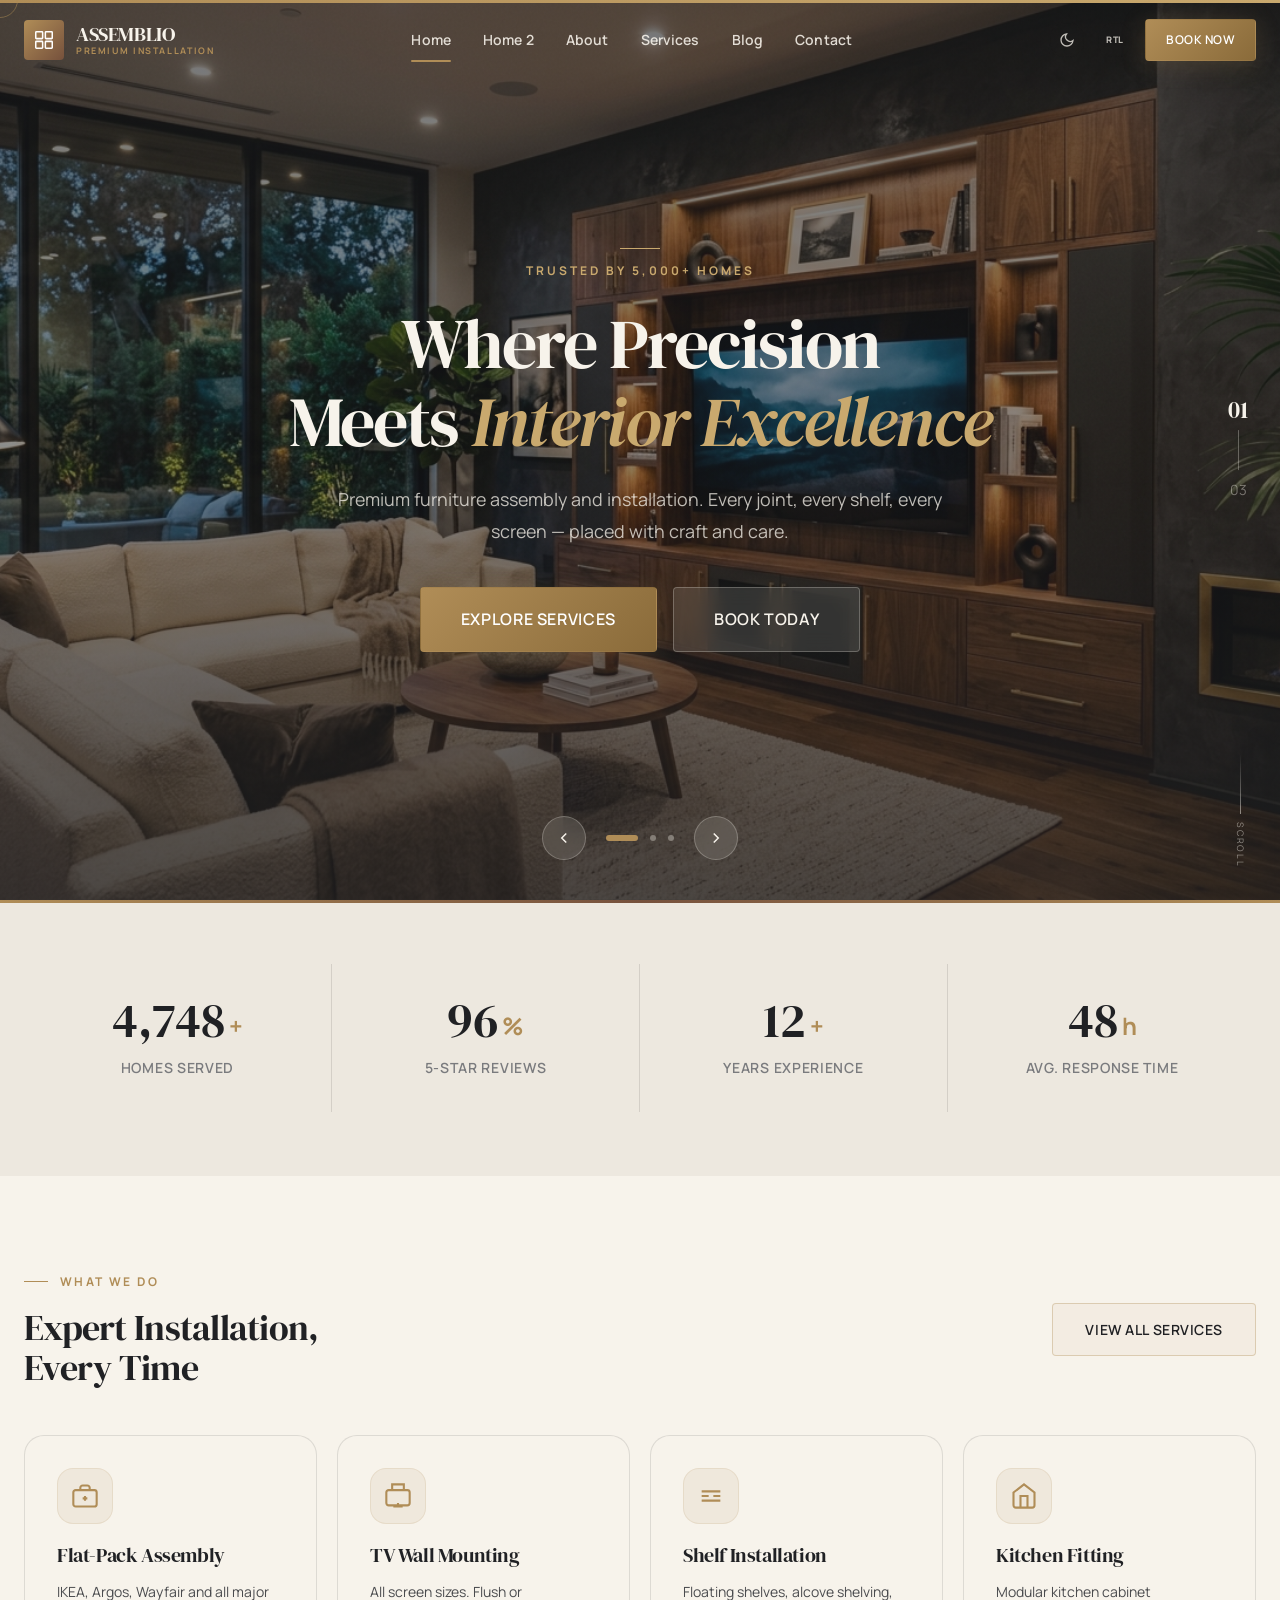
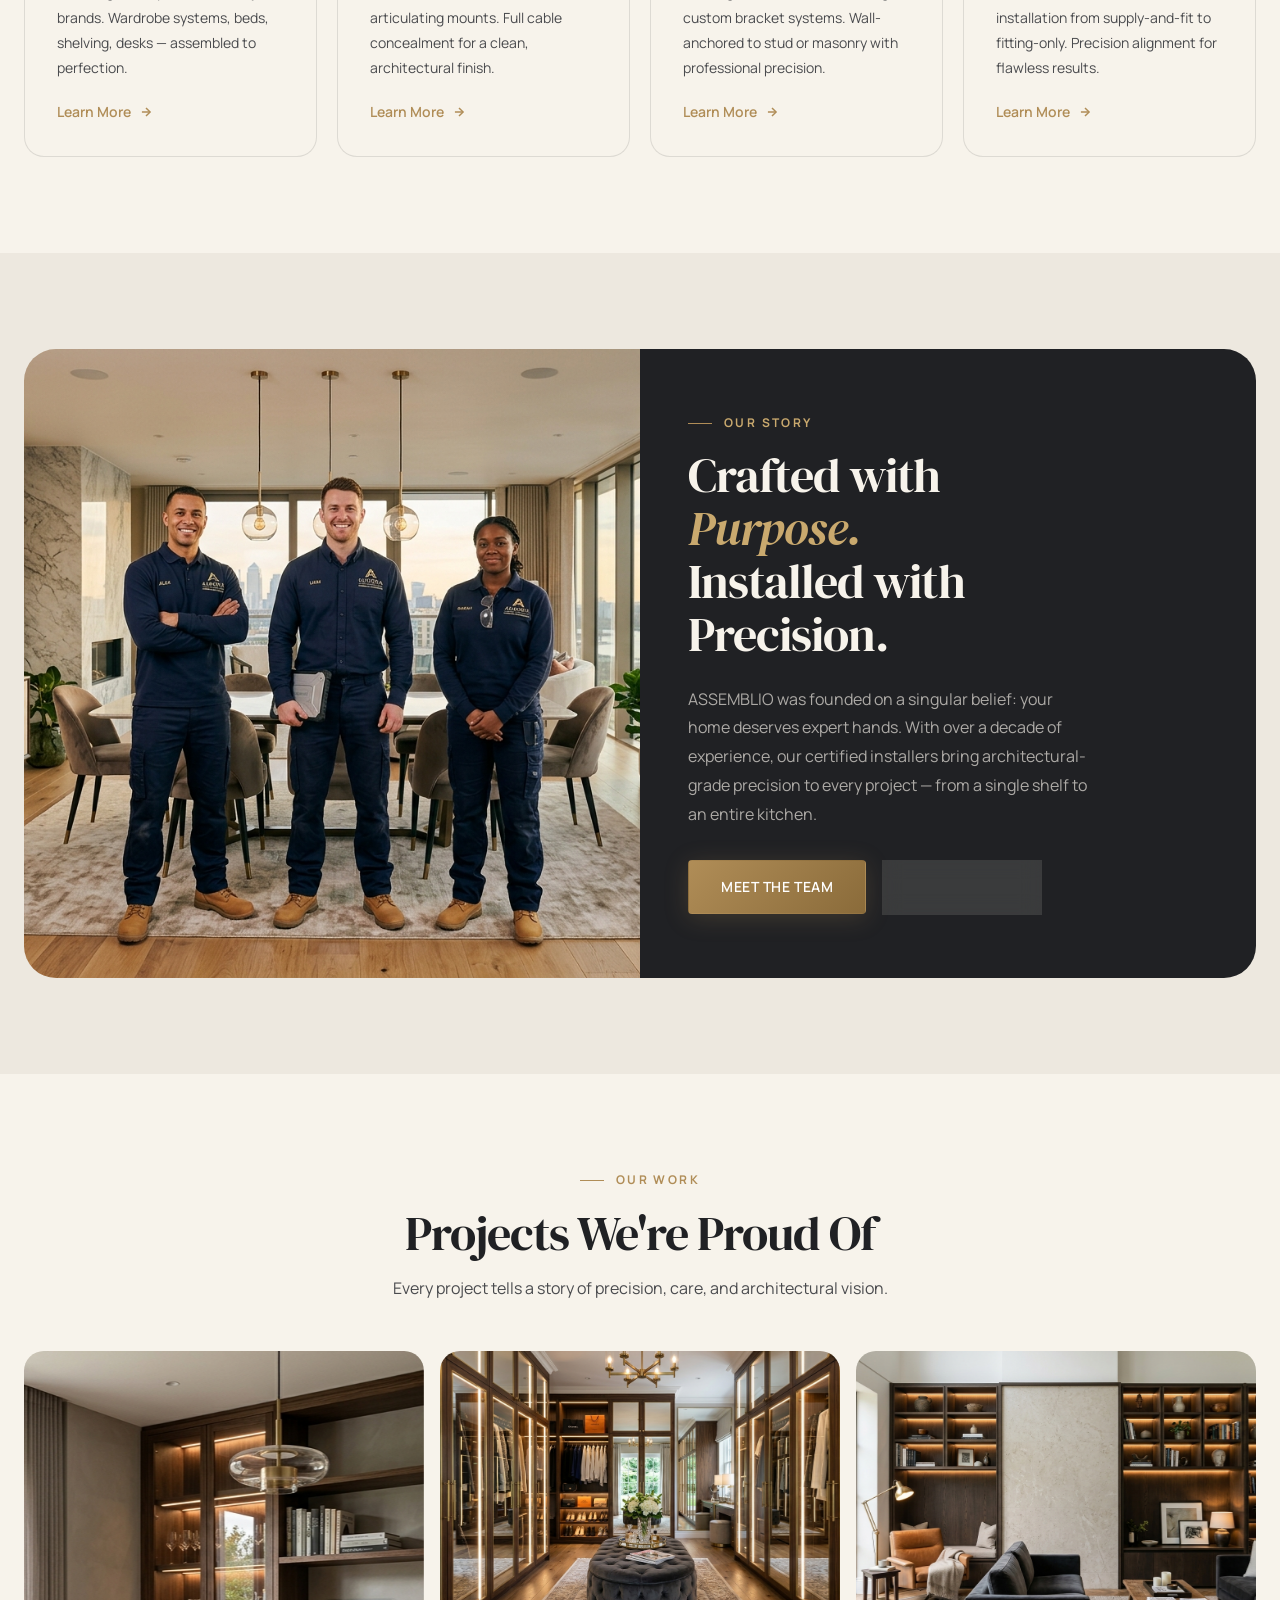
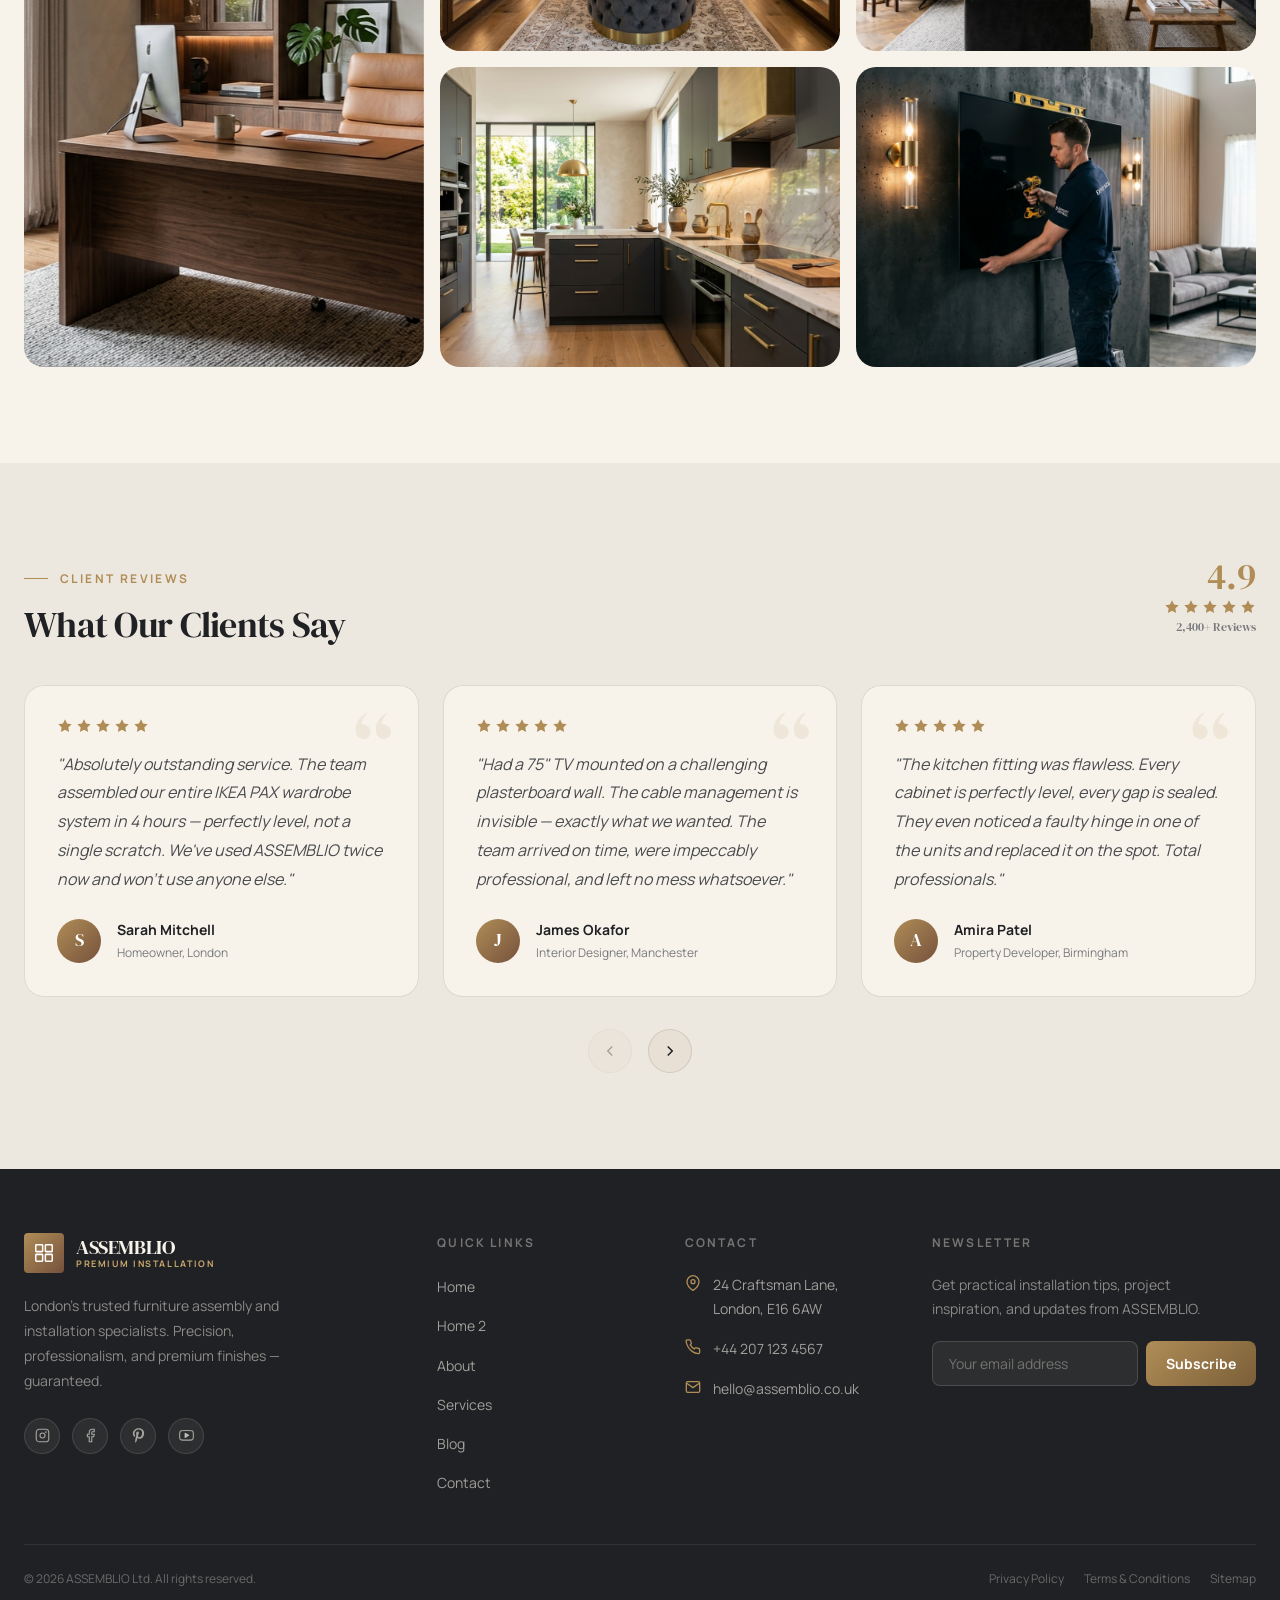
==== index.html @ 018a59e2 "home1 2" ====
<!DOCTYPE html>
<html lang="en" dir="ltr" data-theme="light">
<head>
  <meta charset="UTF-8">
  <meta name="viewport" content="width=device-width, initial-scale=1.0">
  <meta name="description" content="ASSEMBLIO — Premium furniture assembly and installation service. Expert flat-pack assembly, TV wall mounting, shelf installation & modular kitchen fitting.">
  <meta name="keywords" content="furniture assembly, flat-pack assembly, TV wall mounting, shelf installation, modular kitchen fitting, home installation service">
  <meta property="og:title" content="ASSEMBLIO — Premium Furniture Installation Service">
  <meta property="og:description" content="Expert furniture assembly and installation. Precision-crafted spaces, delivered.">
  <meta property="og:type" content="website">
  <title>ASSEMBLIO — Premium Furniture Assembly & Installation Service</title>
  <link rel="stylesheet" href="css/style.css">
  <link rel="stylesheet" href="css/components.css">
  <link rel="stylesheet" href="css/animations.css">
  <style>
    /* ─── HOME-SPECIFIC STYLES ─── */
    /* Services Overview */
    .services-grid {
      display: grid;
      grid-template-columns: repeat(4, 1fr);
      gap: var(--space-5);
    }

    /* About Split */
    .about-split {
      display: grid;
      grid-template-columns: 1fr 1fr;
      gap: 0;
      min-height: 560px;
      border-radius: var(--radius-2xl);
      overflow: hidden;
    }

    .about-split-image {
      position: relative;
      overflow: hidden;
    }

    .about-split-image img {
      width: 100%;
      height: 100%;
      object-fit: cover;
      transition: transform 0.8s var(--ease-smooth);
    }

    .about-split:hover .about-split-image img { transform: scale(1.04); }

    .about-split-content {
      background: var(--graphite);
      padding: var(--space-16) var(--space-12);
      display: flex;
      flex-direction: column;
      justify-content: center;
    }

    /* Stats Section */
    .stats-section {
      background: var(--bg-secondary);
      position: relative;
      overflow: hidden;
    }

    .stats-section::before {
      content: '';
      position: absolute;
      top: 0;
      left: 0;
      right: 0;
      height: 3px;
      background: linear-gradient(90deg, var(--brass), var(--walnut), var(--brass));
    }

    .stats-grid {
      display: grid;
      grid-template-columns: repeat(4, 1fr);
      gap: 0;
    }

    .stat-divider {
      grid-column: auto;
      border-right: 1px solid var(--border);
    }

    .stat-divider:last-child { border-right: none; }

    /* Gallery */
    .gallery-masonry {
      display: grid;
      grid-template-columns: repeat(3, 1fr);
      grid-template-rows: auto;
      gap: var(--space-4);
    }

    .gallery-item {
      border-radius: var(--radius-xl);
      overflow: hidden;
      cursor: pointer;
    }

    .gallery-item:nth-child(1) { grid-row: span 2; }

    .gallery-item img {
      width: 100%;
      height: 100%;
      object-fit: cover;
      transition: transform 0.7s var(--ease-smooth);
    }

    .gallery-item:hover img { transform: scale(1.06); }

    .gallery-item:nth-child(1) { aspect-ratio: auto; }
    .gallery-item:not(:nth-child(1)) { aspect-ratio: 4/3; }

    /* Testimonials Slider */
    .testimonials-track-outer {
      overflow: hidden;
      width: 100%;
      border-radius: var(--radius-xl);
    }

    .testimonials-track {
      display: flex;
      gap: var(--space-6);
      align-items: stretch;
      transition: transform 0.5s var(--ease-smooth);
    }

    .testimonials-track .testimonial-card {
      width: calc((100% - 2 * var(--space-6)) / 3);
      flex-shrink: 0;
    }

    .slider-arrow:disabled {
      opacity: 0.35;
      cursor: default;
      transform: none;
    }

    @media (max-width: 1024px) {
      .services-grid { grid-template-columns: repeat(2, 1fr); }
      .stats-grid { grid-template-columns: repeat(2, 1fr); }
      .stat-divider:nth-child(2) { border-right: none; }
      .stat-divider:nth-child(3) { border-top: 1px solid var(--border); }
      .about-split { grid-template-columns: 1fr; min-height: auto; }
      .about-split-image { aspect-ratio: 16/9; }
      .about-split-content { padding: var(--space-10) var(--space-8); }
    }

    @media (max-width: 768px) {
      .services-grid { grid-template-columns: 1fr; }
      .stats-grid { grid-template-columns: 1fr 1fr; }
      .gallery-masonry { grid-template-columns: 1fr 1fr; }
      .gallery-item:nth-child(1) { grid-row: span 1; aspect-ratio: 4/3; }
      .testimonials-track .testimonial-card { width: calc((100% - var(--space-6)) / 2); }
    }

    @media (max-width: 480px) {
      .gallery-masonry { grid-template-columns: 1fr; }
    }
  </style>
</head>
<body>
  <!-- Page Loader -->
  <div id="page-loader" class="page-loader" aria-hidden="true">
    <div class="loader-logo">
      <svg viewBox="0 0 32 32" fill="none" stroke="currentColor" stroke-width="2">
        <rect x="4" y="4" width="10" height="10" rx="1"/>
        <rect x="18" y="4" width="10" height="10" rx="1"/>
        <rect x="4" y="18" width="10" height="10" rx="1"/>
        <rect x="18" y="18" width="10" height="10" rx="1"/>
      </svg>
    </div>
    <div class="loader-bar"><div class="loader-bar-fill"></div></div>
    <p style="color:rgba(247,243,235,0.4);font-size:0.75rem;letter-spacing:0.2em;text-transform:uppercase;margin-top:8px;">Loading</p>
  </div>

  <!-- Navbar -->
  <nav id="navbar" class="navbar transparent" data-transparent="true" role="navigation" aria-label="Main navigation">
    <div class="navbar-inner">
      <a href="index.html" class="navbar-logo" aria-label="ASSEMBLIO Home">
        <div class="logo-mark">
          <svg viewBox="0 0 32 32" fill="none" stroke="currentColor" stroke-width="2.2">
            <rect x="4" y="4" width="10" height="10" rx="1"/>
            <rect x="18" y="4" width="10" height="10" rx="1"/>
            <rect x="4" y="18" width="10" height="10" rx="1"/>
            <rect x="18" y="18" width="10" height="10" rx="1"/>
          </svg>
        </div>
        <div class="logo-text">
          <span class="logo-name">ASSEMBLIO</span>
          <span class="logo-tagline">Premium Installation</span>
        </div>
      </a>

      <ul class="nav-links" role="list">
        <li class="nav-item"><a href="index.html" class="nav-link active">Home</a></li>
        <li class="nav-item"><a href="home2.html" class="nav-link">Home 2</a></li>
        <li class="nav-item"><a href="about.html" class="nav-link">About</a></li>
        <li class="nav-item"><a href="services.html" class="nav-link">Services</a></li>
        <li class="nav-item"><a href="blog.html" class="nav-link">Blog</a></li>
        <li class="nav-item"><a href="contact.html" class="nav-link">Contact</a></li>
      </ul>

      <div class="nav-actions">
        <button class="nav-icon-btn" data-theme-toggle aria-label="Toggle dark mode" title="Toggle dark mode">
          <svg class="icon-moon" xmlns="http://www.w3.org/2000/svg" viewBox="0 0 24 24" fill="none" stroke="currentColor" stroke-width="2"><path d="M21 12.79A9 9 0 1 1 11.21 3 7 7 0 0 0 21 12.79z"/></svg>
          <svg class="icon-sun" xmlns="http://www.w3.org/2000/svg" viewBox="0 0 24 24" fill="none" stroke="currentColor" stroke-width="2" style="display:none"><circle cx="12" cy="12" r="5"/><line x1="12" y1="1" x2="12" y2="3"/><line x1="12" y1="21" x2="12" y2="23"/><line x1="4.22" y1="4.22" x2="5.64" y2="5.64"/><line x1="18.36" y1="18.36" x2="19.78" y2="19.78"/><line x1="1" y1="12" x2="3" y2="12"/><line x1="21" y1="12" x2="23" y2="12"/><line x1="4.22" y1="19.78" x2="5.64" y2="18.36"/><line x1="18.36" y1="5.64" x2="19.78" y2="4.22"/></svg>
        </button>
        <button class="nav-icon-btn" data-dir-toggle aria-label="Toggle text direction" title="Switch to RTL"><span class="dir-label" style="font-size:9px;font-weight:800;letter-spacing:0.05em;">RTL</span></button>
        <a href="contact.html" class="btn btn-primary btn-sm">Book Now</a>
      </div>

      <button id="hamburger" class="hamburger" aria-label="Open menu" aria-expanded="false" aria-controls="mobile-menu">
        <span></span><span></span><span></span>
      </button>
    </div>
  </nav>

  <!-- Mobile Menu -->
  <div id="mobile-menu" class="mobile-menu" role="dialog" aria-label="Mobile navigation" aria-modal="true">
    <div class="mobile-menu-header">
      <a href="index.html" class="navbar-logo">
        <div class="logo-mark"><svg viewBox="0 0 32 32" fill="none" stroke="currentColor" stroke-width="2.2"><rect x="4" y="4" width="10" height="10" rx="1"/><rect x="18" y="4" width="10" height="10" rx="1"/><rect x="4" y="18" width="10" height="10" rx="1"/><rect x="18" y="18" width="10" height="10" rx="1"/></svg></div>
        <div class="logo-text"><span class="logo-name">ASSEMBLIO</span><span class="logo-tagline">Premium Installation</span></div>
      </a>
      <button id="mobile-menu-close" class="nav-icon-btn" aria-label="Close menu">
        <svg viewBox="0 0 24 24" fill="none" stroke="currentColor" stroke-width="2"><line x1="18" y1="6" x2="6" y2="18"/><line x1="6" y1="6" x2="18" y2="18"/></svg>
      </button>
    </div>
    <nav class="mobile-nav-links" role="list">
      <a href="index.html" class="mobile-nav-link">Home <svg width="16" height="16" viewBox="0 0 24 24" fill="none" stroke="currentColor" stroke-width="2"><polyline points="9 18 15 12 9 6"/></svg></a>
      <a href="home2.html" class="mobile-nav-link">Home 2 <svg width="16" height="16" viewBox="0 0 24 24" fill="none" stroke="currentColor" stroke-width="2"><polyline points="9 18 15 12 9 6"/></svg></a>
      <a href="about.html" class="mobile-nav-link">About <svg width="16" height="16" viewBox="0 0 24 24" fill="none" stroke="currentColor" stroke-width="2"><polyline points="9 18 15 12 9 6"/></svg></a>
      <a href="services.html" class="mobile-nav-link">Services <svg width="16" height="16" viewBox="0 0 24 24" fill="none" stroke="currentColor" stroke-width="2"><polyline points="9 18 15 12 9 6"/></svg></a>
      <a href="blog.html" class="mobile-nav-link">Blog <svg width="16" height="16" viewBox="0 0 24 24" fill="none" stroke="currentColor" stroke-width="2"><polyline points="9 18 15 12 9 6"/></svg></a>
      <a href="contact.html" class="mobile-nav-link">Contact <svg width="16" height="16" viewBox="0 0 24 24" fill="none" stroke="currentColor" stroke-width="2"><polyline points="9 18 15 12 9 6"/></svg></a>
    </nav>
    <div class="mobile-menu-footer">
      <a href="contact.html" class="btn btn-primary" style="width:100%;justify-content:center;">Book an Appointment</a>
    </div>
  </div>

  <main>
    <!-- ═══════════════════════════════════════════════
         SECTION 1: HERO SLIDER
    ═══════════════════════════════════════════════ -->
    <section id="hero-slider" class="hero-slider" aria-label="Hero slider">
      <div class="slider-progress" id="slider-progress"></div>

      <div class="hero-slides">
        <!-- Slide 1 -->
        <div class="hero-slide active">
          <div class="hero-slide-bg" style="background-image: url('images/hero1.jpg');"></div>
          <div class="hero-slide-overlay"></div>
          <div class="hero-slide-content">
            <span class="hero-eyebrow">Trusted by 5,000+ Homes</span>
            <h1 class="hero-title">Where Precision<br>Meets <em>Interior Excellence</em></h1>
            <p class="hero-subtitle">Premium furniture assembly and installation. Every joint, every shelf, every screen — placed with craft and care.</p>
            <div class="hero-actions">
              <a href="services.html" class="btn btn-primary btn-lg">Explore Services</a>
              <a href="contact.html" class="btn btn-light btn-lg">Book Today</a>
            </div>
          </div>
        </div>
        <!-- Slide 2 -->
        <div class="hero-slide">
          <div class="hero-slide-bg" style="background-image: url('images/hero2.jpg');"></div>
          <div class="hero-slide-overlay"></div>
          <div class="hero-slide-content">
            <span class="hero-eyebrow">Flat-Pack Assembly Specialists</span>
            <h1 class="hero-title">From Flat Boxes<br>to <em>Refined Living</em></h1>
            <p class="hero-subtitle">We handle everything — from complex wardrobes to modular shelving systems. Fully assembled, perfectly finished.</p>
            <div class="hero-actions">
              <a href="services.html#flatpack" class="btn btn-primary btn-lg">Our Services</a>
              <a href="home2.html" class="btn btn-light btn-lg">See Pricing</a>
            </div>
          </div>
        </div>
        <!-- Slide 3 -->
        <div class="hero-slide">
          <div class="hero-slide-bg" style="background-image: url('images/hero3.jpg');"></div>
          <div class="hero-slide-overlay"></div>
          <div class="hero-slide-content">
            <span class="hero-eyebrow">Modular Kitchen Specialists</span>
            <h1 class="hero-title">Kitchens That Are<br><em>Architecturally Inspired</em></h1>
            <p class="hero-subtitle">Precision-fitted modular kitchens with brass hardware, marble countertops, and seamless integrated finishes.</p>
            <div class="hero-actions">
              <a href="services.html#kitchen" class="btn btn-primary btn-lg">Kitchen Services</a>
              <a href="about.html" class="btn btn-light btn-lg">About Us</a>
            </div>
          </div>
        </div>
      </div>

      <!-- Slider Navigation -->
      <div class="slider-nav">
        <button class="slider-arrow slider-prev" aria-label="Previous slide">
          <svg viewBox="0 0 24 24" fill="none" stroke="currentColor" stroke-width="2"><polyline points="15 18 9 12 15 6"/></svg>
        </button>
        <div class="slider-dots" role="group" aria-label="Slide indicators">
          <button class="slider-dot active" aria-label="Slide 1"></button>
          <button class="slider-dot" aria-label="Slide 2"></button>
          <button class="slider-dot" aria-label="Slide 3"></button>
        </div>
        <button class="slider-arrow slider-next" aria-label="Next slide">
          <svg viewBox="0 0 24 24" fill="none" stroke="currentColor" stroke-width="2"><polyline points="9 18 15 12 9 6"/></svg>
        </button>
      </div>

      <!-- Slide Counter -->
      <div class="slide-counter" aria-hidden="true">
        <span class="slide-counter-current">01</span>
        <div class="slide-counter-line"></div>
        <span class="slide-counter-total">03</span>
      </div>

      <!-- Scroll Indicator -->
      <div class="scroll-indicator" aria-hidden="true">
        <div class="scroll-indicator-line"></div>
        <span class="scroll-indicator-text">Scroll</span>
      </div>
    </section>

    <!-- ═══════════════════════════════════════════════
         SECTION 2: STATS COUNTER
    ═══════════════════════════════════════════════ -->
    <section class="stats-section section-sm" aria-label="Company statistics">
      <div class="container">
        <div class="stats-grid">
          <div class="stat-card stat-divider" data-reveal="up">
            <div class="stat-number">
              <span class="counter-number" data-counter="5000" data-duration="2200">5000</span>
              <span class="stat-plus">+</span>
            </div>
            <div class="stat-label">Homes Served</div>
          </div>
          <div class="stat-card stat-divider" data-reveal="up" data-delay="100">
            <div class="stat-number">
              <span class="counter-number" data-counter="98" data-duration="1800">98</span>
              <span class="stat-plus">%</span>
            </div>
            <div class="stat-label">5-Star Reviews</div>
          </div>
          <div class="stat-card stat-divider" data-reveal="up" data-delay="200">
            <div class="stat-number">
              <span class="counter-number" data-counter="12" data-duration="1500">12</span>
              <span class="stat-plus">+</span>
            </div>
            <div class="stat-label">Years Experience</div>
          </div>
          <div class="stat-card stat-divider" data-reveal="up" data-delay="300">
            <div class="stat-number">
              <span class="counter-number" data-counter="48" data-duration="1600">48</span>
              <span class="stat-plus">h</span>
            </div>
            <div class="stat-label">Avg. Response Time</div>
          </div>
        </div>
      </div>
    </section>

    <!-- ═══════════════════════════════════════════════
         SECTION 3: SERVICES OVERVIEW
    ═══════════════════════════════════════════════ -->
    <section class="section bg-primary" aria-labelledby="services-heading">
      <div class="container">
        <div class="flex items-center justify-between" style="margin-bottom:var(--space-12);flex-wrap:wrap;gap:var(--space-5);">
          <div>
            <div class="section-label" data-reveal="left">What We Do</div>
            <h2 id="services-heading" class="text-4xl" style="max-width:480px;" data-reveal="up" data-delay="100">
              Expert Installation,<br>Every Time
            </h2>
          </div>
          <a href="services.html" class="btn btn-secondary" data-reveal="right">View All Services</a>
        </div>

        <div class="services-grid" data-stagger-grid>
          <!-- Service 1 -->
          <article class="service-card card-body-lg" data-reveal="up">
            <div class="service-icon">
              <svg viewBox="0 0 24 24" fill="none" stroke="currentColor" stroke-width="1.8"><rect x="2" y="7" width="20" height="14" rx="2"/><path d="M16 7V5a2 2 0 0 0-2-2h-4a2 2 0 0 0-2 2v2"/><line x1="12" y1="12" x2="12" y2="16"/><line x1="10" y1="14" x2="14" y2="14"/></svg>
            </div>
            <h3 class="text-xl" style="font-family:var(--font-serif);margin-bottom:var(--space-3);">Flat-Pack Assembly</h3>
            <p class="text-sm text-secondary" style="line-height:1.8;margin-bottom:var(--space-5);">IKEA, Argos, Wayfair and all major brands. Wardrobe systems, beds, shelving, desks — assembled to perfection.</p>
            <a href="services.html#flatpack" class="text-brass font-semibold text-sm" style="display:flex;align-items:center;gap:8px;">
              Learn More
              <svg width="14" height="14" viewBox="0 0 24 24" fill="none" stroke="currentColor" stroke-width="2.5"><path d="M5 12h14"/><path d="m12 5 7 7-7 7"/></svg>
            </a>
          </article>

          <!-- Service 2 -->
          <article class="service-card card-body-lg" data-reveal="up" data-delay="100">
            <div class="service-icon">
              <svg viewBox="0 0 24 24" fill="none" stroke="currentColor" stroke-width="1.8"><rect x="2" y="7" width="20" height="13" rx="2"/><polyline points="17 7 17 2 7 2 7 7"/><line x1="12" y1="18" x2="12" y2="21"/><line x1="8" y1="21" x2="16" y2="21"/></svg>
            </div>
            <h3 class="text-xl" style="font-family:var(--font-serif);margin-bottom:var(--space-3);">TV Wall Mounting</h3>
            <p class="text-sm text-secondary" style="line-height:1.8;margin-bottom:var(--space-5);">All screen sizes. Flush or articulating mounts. Full cable concealment for a clean, architectural finish.</p>
            <a href="services.html#tv" class="text-brass font-semibold text-sm" style="display:flex;align-items:center;gap:8px;">
              Learn More
              <svg width="14" height="14" viewBox="0 0 24 24" fill="none" stroke="currentColor" stroke-width="2.5"><path d="M5 12h14"/><path d="m12 5 7 7-7 7"/></svg>
            </a>
          </article>

          <!-- Service 3 -->
          <article class="service-card card-body-lg" data-reveal="up" data-delay="200">
            <div class="service-icon">
              <svg viewBox="0 0 24 24" fill="none" stroke="currentColor" stroke-width="1.8"><line x1="4" y1="8" x2="20" y2="8"/><line x1="4" y1="16" x2="20" y2="16"/><line x1="4" y1="12" x2="10" y2="12"/><line x1="14" y1="12" x2="20" y2="12"/></svg>
            </div>
            <h3 class="text-xl" style="font-family:var(--font-serif);margin-bottom:var(--space-3);">Shelf Installation</h3>
            <p class="text-sm text-secondary" style="line-height:1.8;margin-bottom:var(--space-5);">Floating shelves, alcove shelving, custom bracket systems. Wall-anchored to stud or masonry with professional precision.</p>
            <a href="services.html#shelves" class="text-brass font-semibold text-sm" style="display:flex;align-items:center;gap:8px;">
              Learn More
              <svg width="14" height="14" viewBox="0 0 24 24" fill="none" stroke="currentColor" stroke-width="2.5"><path d="M5 12h14"/><path d="m12 5 7 7-7 7"/></svg>
            </a>
          </article>

          <!-- Service 4 -->
          <article class="service-card card-body-lg" data-reveal="up" data-delay="300">
            <div class="service-icon">
              <svg viewBox="0 0 24 24" fill="none" stroke="currentColor" stroke-width="1.8"><path d="M3 9l9-7 9 7v11a2 2 0 0 1-2 2H5a2 2 0 0 1-2-2z"/><polyline points="9 22 9 12 15 12 15 22"/></svg>
            </div>
            <h3 class="text-xl" style="font-family:var(--font-serif);margin-bottom:var(--space-3);">Kitchen Fitting</h3>
            <p class="text-sm text-secondary" style="line-height:1.8;margin-bottom:var(--space-5);">Modular kitchen cabinet installation from supply-and-fit to fitting-only. Precision alignment for flawless results.</p>
            <a href="services.html#kitchen" class="text-brass font-semibold text-sm" style="display:flex;align-items:center;gap:8px;">
              Learn More
              <svg width="14" height="14" viewBox="0 0 24 24" fill="none" stroke="currentColor" stroke-width="2.5"><path d="M5 12h14"/><path d="m12 5 7 7-7 7"/></svg>
            </a>
          </article>
        </div>
      </div>
    </section>

    <!-- ═══════════════════════════════════════════════
         SECTION 4: ABOUT BRAND TEASER
    ═══════════════════════════════════════════════ -->
    <section class="section bg-secondary" aria-labelledby="about-teaser-heading">
      <div class="container">
        <div class="about-split" data-reveal="scale">
          <div class="about-split-image">
            <img src="images/about-team.jpg" alt="ASSEMBLIO professional installation team in a luxury apartment" loading="lazy">
          </div>
          <div class="about-split-content">
            <div class="section-label" style="color:var(--brass-light);">Our Story</div>
            <h2 id="about-teaser-heading" class="text-5xl text-inverse" style="margin-bottom:var(--space-6);">
              Crafted with<br><em style="color:var(--brass-light);">Purpose.</em><br>Installed with<br>Precision.
            </h2>
            <p style="color:rgba(247,243,235,0.65);font-size:var(--text-base);line-height:1.8;margin-bottom:var(--space-8);max-width:400px;">
              ASSEMBLIO was founded on a singular belief: your home deserves expert hands. With over a decade of experience, our certified installers bring architectural-grade precision to every project — from a single shelf to an entire kitchen.
            </p>
            <div style="display:flex;gap:var(--space-4);flex-wrap:wrap;">
              <a href="about.html" class="btn btn-primary">Meet the Team</a>
              <a href="contact.html" class="btn btn-light">Get a Quote</a>
            </div>
          </div>
        </div>
      </div>
    </section>

    <!-- ═══════════════════════════════════════════════
         SECTION 5: PROJECT GALLERY
    ═══════════════════════════════════════════════ -->
    <section class="section bg-primary" aria-labelledby="gallery-heading">
      <div class="container">
        <div class="text-center" style="margin-bottom:var(--space-12);">
          <div class="section-label" style="justify-content:center;" data-reveal="up">Our Work</div>
          <h2 id="gallery-heading" class="text-5xl" data-reveal="up" data-delay="100">Projects We're Proud Of</h2>
          <p class="text-secondary" style="max-width:500px;margin:var(--space-4) auto 0;" data-reveal="up" data-delay="200">Every project tells a story of precision, care, and architectural vision.</p>
        </div>

        <div class="gallery-masonry" data-reveal="up">
          <div class="gallery-item img-zoom-wrap" data-gallery-item>
            <img src="images/gallery1.jpg" alt="Custom luxury home office with built-in walnut shelving system" loading="lazy">
          </div>
          <div class="gallery-item img-zoom-wrap" data-gallery-item>
            <img src="images/gallery2.jpg" alt="Luxury walk-in wardrobe with brass handles and LED lighting" loading="lazy">
          </div>
          <div class="gallery-item img-zoom-wrap" data-gallery-item>
            <img src="images/gallery3.jpg" alt="Premium built-in bookcase wall unit with stone center panel" loading="lazy">
          </div>
          <div class="gallery-item img-zoom-wrap" data-gallery-item>
            <img src="images/hero3.jpg" alt="Modular kitchen with graphite cabinets and brass hardware" loading="lazy">
          </div>
          <div class="gallery-item img-zoom-wrap" data-gallery-item>
            <img src="images/service-tv.jpg" alt="Professional TV wall mounting in luxury living room" loading="lazy">
          </div>
        </div>
      </div>
    </section>

    <!-- ═══════════════════════════════════════════════
         SECTION 6: TESTIMONIALS
    ═══════════════════════════════════════════════ -->
    <section class="section bg-secondary" aria-labelledby="testimonials-heading">
      <div class="container">
        <div class="flex items-end justify-between" style="flex-wrap:wrap;gap:var(--space-5);margin-bottom:var(--space-10);">
          <div>
            <div class="section-label" data-reveal="left">Client Reviews</div>
            <h2 id="testimonials-heading" class="text-4xl" data-reveal="up" data-delay="100">
              What Our Clients Say
            </h2>
          </div>
          <div data-reveal="right">
            <div class="stat-number" style="flex-direction:column;align-items:flex-end;text-align:right;">
              <span style="font-family:var(--font-serif);font-size:var(--text-4xl);color:var(--brass);line-height:1;">4.9</span>
              <div class="stars" style="margin-bottom:2px;justify-content:flex-end;">
                <svg class="star" viewBox="0 0 24 24"><polygon points="12 2 15.09 8.26 22 9.27 17 14.14 18.18 21.02 12 17.77 5.82 21.02 7 14.14 2 9.27 8.91 8.26 12 2"/></svg>
                <svg class="star" viewBox="0 0 24 24"><polygon points="12 2 15.09 8.26 22 9.27 17 14.14 18.18 21.02 12 17.77 5.82 21.02 7 14.14 2 9.27 8.91 8.26 12 2"/></svg>
                <svg class="star" viewBox="0 0 24 24"><polygon points="12 2 15.09 8.26 22 9.27 17 14.14 18.18 21.02 12 17.77 5.82 21.02 7 14.14 2 9.27 8.91 8.26 12 2"/></svg>
                <svg class="star" viewBox="0 0 24 24"><polygon points="12 2 15.09 8.26 22 9.27 17 14.14 18.18 21.02 12 17.77 5.82 21.02 7 14.14 2 9.27 8.91 8.26 12 2"/></svg>
                <svg class="star" viewBox="0 0 24 24"><polygon points="12 2 15.09 8.26 22 9.27 17 14.14 18.18 21.02 12 17.77 5.82 21.02 7 14.14 2 9.27 8.91 8.26 12 2"/></svg>
              </div>
              <p style="font-size:var(--text-xs);color:var(--text-muted);">2,400+ Reviews</p>
            </div>
          </div>
        </div>

        <div class="testimonials-track-outer" id="testimonials-scroll" role="region" aria-label="Customer testimonials" data-reveal="up" data-delay="200">
          <div class="testimonials-track">
            <article class="testimonial-card">
              <div style="display:flex;flex-direction:column;flex:1;">
                <div class="stars">
                  <svg class="star" viewBox="0 0 24 24"><polygon points="12 2 15.09 8.26 22 9.27 17 14.14 18.18 21.02 12 17.77 5.82 21.02 7 14.14 2 9.27 8.91 8.26 12 2"/></svg>
                  <svg class="star" viewBox="0 0 24 24"><polygon points="12 2 15.09 8.26 22 9.27 17 14.14 18.18 21.02 12 17.77 5.82 21.02 7 14.14 2 9.27 8.91 8.26 12 2"/></svg>
                  <svg class="star" viewBox="0 0 24 24"><polygon points="12 2 15.09 8.26 22 9.27 17 14.14 18.18 21.02 12 17.77 5.82 21.02 7 14.14 2 9.27 8.91 8.26 12 2"/></svg>
                  <svg class="star" viewBox="0 0 24 24"><polygon points="12 2 15.09 8.26 22 9.27 17 14.14 18.18 21.02 12 17.77 5.82 21.02 7 14.14 2 9.27 8.91 8.26 12 2"/></svg>
                  <svg class="star" viewBox="0 0 24 24"><polygon points="12 2 15.09 8.26 22 9.27 17 14.14 18.18 21.02 12 17.77 5.82 21.02 7 14.14 2 9.27 8.91 8.26 12 2"/></svg>
                </div>
                <p class="testimonial-text">"Absolutely outstanding service. The team assembled our entire IKEA PAX wardrobe system in 4 hours — perfectly level, not a single scratch. We've used ASSEMBLIO twice now and won't use anyone else."</p>
              </div>
              <div class="testimonial-author">
                <div class="author-avatar-placeholder">S</div>
                <div>
                  <div class="author-name">Sarah Mitchell</div>
                  <div class="author-role">Homeowner, London</div>
                </div>
              </div>
            </article>

            <article class="testimonial-card">
              <div style="display:flex;flex-direction:column;flex:1;">
                <div class="stars">
                  <svg class="star" viewBox="0 0 24 24"><polygon points="12 2 15.09 8.26 22 9.27 17 14.14 18.18 21.02 12 17.77 5.82 21.02 7 14.14 2 9.27 8.91 8.26 12 2"/></svg>
                  <svg class="star" viewBox="0 0 24 24"><polygon points="12 2 15.09 8.26 22 9.27 17 14.14 18.18 21.02 12 17.77 5.82 21.02 7 14.14 2 9.27 8.91 8.26 12 2"/></svg>
                  <svg class="star" viewBox="0 0 24 24"><polygon points="12 2 15.09 8.26 22 9.27 17 14.14 18.18 21.02 12 17.77 5.82 21.02 7 14.14 2 9.27 8.91 8.26 12 2"/></svg>
                  <svg class="star" viewBox="0 0 24 24"><polygon points="12 2 15.09 8.26 22 9.27 17 14.14 18.18 21.02 12 17.77 5.82 21.02 7 14.14 2 9.27 8.91 8.26 12 2"/></svg>
                  <svg class="star" viewBox="0 0 24 24"><polygon points="12 2 15.09 8.26 22 9.27 17 14.14 18.18 21.02 12 17.77 5.82 21.02 7 14.14 2 9.27 8.91 8.26 12 2"/></svg>
                </div>
                <p class="testimonial-text">"Had a 75" TV mounted on a challenging plasterboard wall. The cable management is invisible — exactly what we wanted. The team arrived on time, were impeccably professional, and left no mess whatsoever."</p>
              </div>
              <div class="testimonial-author">
                <div class="author-avatar-placeholder">J</div>
                <div>
                  <div class="author-name">James Okafor</div>
                  <div class="author-role">Interior Designer, Manchester</div>
                </div>
              </div>
            </article>

            <article class="testimonial-card">
              <div style="display:flex;flex-direction:column;flex:1;">
                <div class="stars">
                  <svg class="star" viewBox="0 0 24 24"><polygon points="12 2 15.09 8.26 22 9.27 17 14.14 18.18 21.02 12 17.77 5.82 21.02 7 14.14 2 9.27 8.91 8.26 12 2"/></svg>
                  <svg class="star" viewBox="0 0 24 24"><polygon points="12 2 15.09 8.26 22 9.27 17 14.14 18.18 21.02 12 17.77 5.82 21.02 7 14.14 2 9.27 8.91 8.26 12 2"/></svg>
                  <svg class="star" viewBox="0 0 24 24"><polygon points="12 2 15.09 8.26 22 9.27 17 14.14 18.18 21.02 12 17.77 5.82 21.02 7 14.14 2 9.27 8.91 8.26 12 2"/></svg>
                  <svg class="star" viewBox="0 0 24 24"><polygon points="12 2 15.09 8.26 22 9.27 17 14.14 18.18 21.02 12 17.77 5.82 21.02 7 14.14 2 9.27 8.91 8.26 12 2"/></svg>
                  <svg class="star" viewBox="0 0 24 24"><polygon points="12 2 15.09 8.26 22 9.27 17 14.14 18.18 21.02 12 17.77 5.82 21.02 7 14.14 2 9.27 8.91 8.26 12 2"/></svg>
                </div>
                <p class="testimonial-text">"The kitchen fitting was flawless. Every cabinet is perfectly level, every gap is sealed. They even noticed a faulty hinge in one of the units and replaced it on the spot. Total professionals."</p>
              </div>
              <div class="testimonial-author">
                <div class="author-avatar-placeholder">A</div>
                <div>
                  <div class="author-name">Amira Patel</div>
                  <div class="author-role">Property Developer, Birmingham</div>
                </div>
              </div>
            </article>

            <article class="testimonial-card">
              <div style="display:flex;flex-direction:column;flex:1;">
                <div class="stars">
                  <svg class="star" viewBox="0 0 24 24"><polygon points="12 2 15.09 8.26 22 9.27 17 14.14 18.18 21.02 12 17.77 5.82 21.02 7 14.14 2 9.27 8.91 8.26 12 2"/></svg>
                  <svg class="star" viewBox="0 0 24 24"><polygon points="12 2 15.09 8.26 22 9.27 17 14.14 18.18 21.02 12 17.77 5.82 21.02 7 14.14 2 9.27 8.91 8.26 12 2"/></svg>
                  <svg class="star" viewBox="0 0 24 24"><polygon points="12 2 15.09 8.26 22 9.27 17 14.14 18.18 21.02 12 17.77 5.82 21.02 7 14.14 2 9.27 8.91 8.26 12 2"/></svg>
                  <svg class="star" viewBox="0 0 24 24"><polygon points="12 2 15.09 8.26 22 9.27 17 14.14 18.18 21.02 12 17.77 5.82 21.02 7 14.14 2 9.27 8.91 8.26 12 2"/></svg>
                  <svg class="star" viewBox="0 0 24 24"><polygon points="12 2 15.09 8.26 22 9.27 17 14.14 18.18 21.02 12 17.77 5.82 21.02 7 14.14 2 9.27 8.91 8.26 12 2"/></svg>
                </div>
                <p class="testimonial-text">"Booked for floating shelves in our alcove and couldn't be happier. They're level, solid, and beautifully finished. The team even suggested a better layout than I'd originally planned — great design sense."</p>
              </div>
              <div class="testimonial-author">
                <div class="author-avatar-placeholder">T</div>
                <div>
                  <div class="author-name">Thomas Chen</div>
                  <div class="author-role">Architect, Edinburgh</div>
                </div>
              </div>
            </article>
          </div>
        </div>

        <div class="flex justify-center items-center gap-4" style="margin-top:var(--space-8);" data-reveal="up" data-delay="300">
          <button class="slider-arrow" id="testi-prev" aria-label="Previous testimonials" disabled>
            <svg viewBox="0 0 24 24" fill="none" stroke="currentColor" stroke-width="2"><polyline points="15 18 9 12 15 6"/></svg>
          </button>
          <button class="slider-arrow" id="testi-next" aria-label="Next testimonials">
            <svg viewBox="0 0 24 24" fill="none" stroke="currentColor" stroke-width="2"><polyline points="9 18 15 12 9 6"/></svg>
          </button>
        </div>
      </div>
    </section>
  </main>

  <!-- ═══════════════════════════════════════════════
       FOOTER
  ═══════════════════════════════════════════════ -->
  <footer class="footer" role="contentinfo">
    <div class="container">
      <div class="footer-grid">
        <div class="footer-brand">
          <a href="index.html" class="navbar-logo" aria-label="ASSEMBLIO Home" style="margin-bottom:var(--space-5);display:inline-flex;">
            <div class="logo-mark"><svg viewBox="0 0 32 32" fill="none" stroke="currentColor" stroke-width="2.2"><rect x="4" y="4" width="10" height="10" rx="1"/><rect x="18" y="4" width="10" height="10" rx="1"/><rect x="4" y="18" width="10" height="10" rx="1"/><rect x="18" y="18" width="10" height="10" rx="1"/></svg></div>
            <div class="logo-text"><span class="logo-name">ASSEMBLIO</span><span class="logo-tagline">Premium Installation</span></div>
          </a>
          <p class="footer-desc">London's trusted furniture assembly and installation specialists. Precision, professionalism, and premium finishes — guaranteed.</p>
          <div class="footer-social">
            <a href="https://www.instagram.com/" class="social-btn" target="_blank" rel="noopener noreferrer" aria-label="Instagram"><svg viewBox="0 0 24 24" fill="none" stroke="currentColor" stroke-width="1.8"><rect x="2" y="2" width="20" height="20" rx="5"/><circle cx="12" cy="12" r="4"/><circle cx="17.5" cy="6.5" r="0.5" fill="currentColor"/></svg></a>
            <a href="https://www.facebook.com/" class="social-btn" target="_blank" rel="noopener noreferrer" aria-label="Facebook"><svg viewBox="0 0 24 24" fill="none" stroke="currentColor" stroke-width="1.8"><path d="M18 2h-3a5 5 0 0 0-5 5v3H7v4h3v8h4v-8h3l1-4h-4V7a1 1 0 0 1 1-1h3z"/></svg></a>
            <a href="https://www.pinterest.com/" class="social-btn" target="_blank" rel="noopener noreferrer" aria-label="Pinterest"><svg viewBox="0 0 384 512" fill="currentColor"><path d="M204 6.5C101.4 6.5 0 74.9 0 185.6 0 256 39.6 296 63.6 296c9.9 0 15.6-27.6 15.6-35.4 0-9.3-23.7-29.1-23.7-67.8 0-80.4 61.2-137.4 140.4-137.4 68.1 0 118.5 38.7 118.5 109.8 0 53.1-21.3 152.7-90.3 152.7-24.9 0-46.2-18-46.2-43.8 0-37.8 26.4-74.4 26.4-113.4 0-66.2-93.9-54.2-93.9 25.8 0 16.8 2.1 35.4 9.6 50.7-13.8 59.4-42 147.9-42 209.1 0 18.9 2.7 37.5 4.5 56.4 3.4 3.8 1.7 3.4 6.9 1.5 50.4-69 48.6-82.5 71.4-172.8 12.3 23.4 44.1 36 69.3 36 106.2 0 153.9-103.5 153.9-196.8C384 71.3 298.2 6.5 204 6.5z"/></svg></a>
            <a href="https://www.youtube.com/" class="social-btn" target="_blank" rel="noopener noreferrer" aria-label="YouTube"><svg viewBox="0 0 24 24" fill="none" stroke="currentColor" stroke-width="1.8" stroke-linecap="round" stroke-linejoin="round"><path d="M22.54 6.42a2.78 2.78 0 0 0-1.94-2C18.88 4 12 4 12 4s-6.88 0-8.6.46a2.78 2.78 0 0 0-1.94 2A29 29 0 0 0 1 11.75a29 29 0 0 0 .46 5.33A2.78 2.78 0 0 0 3.4 19c1.72.46 8.6.46 8.6.46s6.88 0 8.6-.46a2.78 2.78 0 0 0 1.94-2 29 29 0 0 0 .46-5.25 29 29 0 0 0-.46-5.33z"/><polygon points="9.75 15.02 15.5 11.75 9.75 8.48 9.75 15.02" fill="currentColor"/></svg></a>
          </div>
        </div>

        <div>
          <p class="footer-col-title">Quick Links</p>
          <ul class="footer-links">
            <li><a href="index.html" class="footer-link" aria-current="page">Home</a></li>
            <li><a href="home2.html" class="footer-link">Home 2</a></li>
            <li><a href="about.html" class="footer-link">About</a></li>
            <li><a href="services.html" class="footer-link">Services</a></li>
            <li><a href="blog.html" class="footer-link">Blog</a></li>
            <li><a href="contact.html" class="footer-link">Contact</a></li>
          </ul>
        </div>

        <div>
          <p class="footer-col-title">Contact</p>
          <div class="footer-contact-item">
            <svg viewBox="0 0 24 24" fill="none" stroke="currentColor" stroke-width="2"><path d="M21 10c0 7-9 13-9 13s-9-6-9-13a9 9 0 0 1 18 0z"/><circle cx="12" cy="10" r="3"/></svg>
            <span>24 Craftsman Lane, London, E16 6AW</span>
          </div>
          <div class="footer-contact-item">
            <svg viewBox="0 0 24 24" fill="none" stroke="currentColor" stroke-width="2"><path d="M22 16.92v3a2 2 0 0 1-2.18 2 19.79 19.79 0 0 1-8.63-3.07A19.5 19.5 0 0 1 4.69 12 19.79 19.79 0 0 1 1.61 3.44 2 2 0 0 1 3.58 1.25h3a2 2 0 0 1 2 1.72 12.84 12.84 0 0 0 .7 2.81 2 2 0 0 1-.45 2.11L7.91 8.78a16 16 0 0 0 6 6l1.1-1.1a2 2 0 0 1 2.11-.45 12.84 12.84 0 0 0 2.81.7A2 2 0 0 1 21.72 16c.11 0 .21.01.2.92z"/></svg>
            <a href="tel:+442071234567">+44 207 123 4567</a>
          </div>
          <div class="footer-contact-item">
            <svg viewBox="0 0 24 24" fill="none" stroke="currentColor" stroke-width="2"><path d="M4 4h16c1.1 0 2 .9 2 2v12c0 1.1-.9 2-2 2H4c-1.1 0-2-.9-2-2V6c0-1.1.9-2 2-2z"/><polyline points="22,6 12,13 2,6"/></svg>
            <a href="mailto:hello@assemblio.co.uk">hello@assemblio.co.uk</a>
          </div>
        </div>

        <div>
          <p class="footer-col-title">Newsletter</p>
          <p class="footer-newsletter-text">Get practical installation tips, project inspiration, and updates from ASSEMBLIO.</p>
          <form class="newsletter-form" data-newsletter-form novalidate>
            <label class="sr-only" for="footer-newsletter-email">Email address</label>
            <input type="email" id="footer-newsletter-email" class="newsletter-input" placeholder="Your email address" autocomplete="email">
            <button type="submit" class="newsletter-btn">Subscribe</button>
          </form>
        </div>
      </div>
    </div>

    <div class="footer-bottom">
      <div class="container">
        <p class="footer-copy">&copy; 2026 ASSEMBLIO Ltd. All rights reserved.</p>
        <div class="footer-legal">
          <a href="privacy-policy.html">Privacy Policy</a>
          <a href="terms.html">Terms &amp; Conditions</a>
          <a href="sitemap.html">Sitemap</a>
        </div>
      </div>
    </div>
  </footer>

  <!-- Scroll to Top -->
  <button id="scroll-top" class="scroll-top" aria-label="Scroll to top">
    <svg viewBox="0 0 24 24" fill="none" stroke="currentColor" stroke-width="2.5"><path d="M12 19V5"/><path d="m5 12 7-7 7 7"/></svg>
  </button>

  <script src="js/main.js"></script>
  <script src="js/animations.js"></script>
  <script src="js/forms.js"></script>
</body>
</html>
---- css/style.css ----
/* =========================================================
   ASSEMBLIO — Premium Furniture Installation Service
   Global Design System & Tokens
   ========================================================= */

@import url('https://fonts.googleapis.com/css2?family=DM+Serif+Display:ital@0;1&family=Manrope:wght@200;300;400;500;600;700;800&display=swap');

/* ─── CSS CUSTOM PROPERTIES ─── */
:root {
  /* Brand Colors */
  --graphite:     #202124;
  --ivory:        #F7F3EB;
  --walnut:       #76513C;
  --brass:        #B08D57;
  --brass-light:  #C9A96E;
  --brass-dark:   #8A6B3A;
  --stone:        #B9B2A8;
  --stone-light:  #D8D3CC;
  --olive:        #394238;
  --olive-light:  #4F5D4E;

  /* Semantic Tokens */
  --bg-primary:      #F7F3EB;
  --bg-secondary:    #EDE8DF;
  --bg-tertiary:     #E4DDD3;
  --bg-dark:         #202124;
  --bg-dark-2:       #2C2D30;
  --bg-dark-3:       #35363A;
  --text-primary:    #202124;
  --text-secondary:  #4A4B4E;
  --text-muted:      #7A7B7E;
  --text-inverse:    #F7F3EB;
  --accent:          #B08D57;
  --accent-hover:    #C9A96E;
  --border:          rgba(32,33,36,0.12);
  --border-light:    rgba(32,33,36,0.06);

  /* Shadows */
  --shadow-xs:  0 1px 3px rgba(32,33,36,0.06);
  --shadow-sm:  0 2px 8px rgba(32,33,36,0.08);
  --shadow-md:  0 4px 20px rgba(32,33,36,0.10);
  --shadow-lg:  0 8px 40px rgba(32,33,36,0.12);
  --shadow-xl:  0 16px 64px rgba(32,33,36,0.14);
  --shadow-brass: 0 4px 24px rgba(176,141,87,0.22);

  /* Spacing Scale */
  --space-1:  0.25rem;
  --space-2:  0.5rem;
  --space-3:  0.75rem;
  --space-4:  1rem;
  --space-5:  1.25rem;
  --space-6:  1.5rem;
  --space-8:  2rem;
  --space-10: 2.5rem;
  --space-12: 3rem;
  --space-16: 4rem;
  --space-20: 5rem;
  --space-24: 6rem;
  --space-32: 8rem;

  /* Typography */
  --font-serif:  'DM Serif Display', Georgia, serif;
  --font-sans:   'Manrope', system-ui, sans-serif;
  --text-xs:     0.75rem;
  --text-sm:     0.875rem;
  --text-base:   1rem;
  --text-lg:     1.125rem;
  --text-xl:     1.25rem;
  --text-2xl:    1.5rem;
  --text-3xl:    1.875rem;
  --text-4xl:    2.25rem;
  --text-5xl:    3rem;
  --text-6xl:    3.75rem;
  --text-7xl:    4.5rem;
  --text-8xl:    6rem;

  /* Border Radius */
  --radius-sm:  4px;
  --radius-md:  8px;
  --radius-lg:  16px;
  --radius-xl:  24px;
  --radius-2xl: 40px;
  --radius-full: 9999px;

  /* Transitions */
  --ease-smooth:  cubic-bezier(0.4, 0, 0.2, 1);
  --ease-spring:  cubic-bezier(0.34, 1.56, 0.64, 1);
  --ease-out:     cubic-bezier(0.0, 0, 0.2, 1);
  --transition-fast:   150ms var(--ease-smooth);
  --transition-base:   250ms var(--ease-smooth);
  --transition-slow:   400ms var(--ease-smooth);
  --transition-slower: 600ms var(--ease-smooth);

  /* Layout */
  --container-max: 1280px;
  --container-xl:  1440px;
  --navbar-h:      80px;
  --navbar-h-scroll: 64px;
}

/* ─── DARK MODE ─── */
[data-theme="dark"] {
  --bg-primary:     #202124;
  --bg-secondary:   #2C2D30;
  --bg-tertiary:    #35363A;
  --bg-dark:        #151617;
  --bg-dark-2:      #202124;
  --bg-dark-3:      #2C2D30;
  --text-primary:   #F7F3EB;
  --text-secondary: #C4BFB8;
  --text-muted:     #8A8580;
  --text-inverse:   #202124;
  --border:         rgba(247,243,235,0.10);
  --border-light:   rgba(247,243,235,0.05);
  --shadow-xs:  0 1px 3px rgba(0,0,0,0.2);
  --shadow-sm:  0 2px 8px rgba(0,0,0,0.25);
  --shadow-md:  0 4px 20px rgba(0,0,0,0.3);
  --shadow-lg:  0 8px 40px rgba(0,0,0,0.35);
  --shadow-xl:  0 16px 64px rgba(0,0,0,0.4);
}

/* ─── RTL SUPPORT ─── */
[dir="rtl"] { direction: rtl; }
[dir="rtl"] .nav-links { flex-direction: row-reverse; }
[dir="rtl"] .hero-content { text-align: right; }
[dir="rtl"] .section-label::before { margin-right: 0; margin-left: var(--space-3); }

/* ─── CSS RESET & BASE ─── */
*, *::before, *::after {
  margin: 0;
  padding: 0;
  box-sizing: border-box;
}

html {
  font-size: 16px;
  scroll-behavior: smooth;
  -webkit-text-size-adjust: 100%;
  overflow-x: hidden;
}

body {
  font-family: var(--font-sans);
  font-size: var(--text-base);
  font-weight: 400;
  line-height: 1.7;
  color: var(--text-primary);
  background-color: var(--bg-primary);
  transition: background-color var(--transition-slow), color var(--transition-slow);
  overflow-x: hidden;
}

img, video {
  max-width: 100%;
  height: auto;
  display: block;
}

a {
  color: inherit;
  text-decoration: none;
  transition: color var(--transition-base);
}

ul, ol { list-style: none; }

button {
  font-family: inherit;
  cursor: pointer;
  border: none;
  background: none;
}

input, textarea, select {
  font-family: inherit;
  font-size: inherit;
}

/* ─── TYPOGRAPHY ─── */
h1, h2, h3, h4, h5, h6 {
  font-family: var(--font-serif);
  font-weight: 400;
  line-height: 1.15;
  letter-spacing: -0.02em;
  color: var(--text-primary);
}

.serif { font-family: var(--font-serif); }
.sans  { font-family: var(--font-sans); }

.text-xs   { font-size: var(--text-xs); }
.text-sm   { font-size: var(--text-sm); }
.text-base { font-size: var(--text-base); }
.text-lg   { font-size: var(--text-lg); }
.text-xl   { font-size: var(--text-xl); }
.text-2xl  { font-size: var(--text-2xl); }
.text-3xl  { font-size: var(--text-3xl); }
.text-4xl  { font-size: var(--text-4xl); }
.text-5xl  { font-size: var(--text-5xl); }
.text-6xl  { font-size: var(--text-6xl); }
.text-7xl  { font-size: var(--text-7xl); }
.text-8xl  { font-size: var(--text-8xl); }

.font-light    { font-weight: 300; }
.font-regular  { font-weight: 400; }
.font-medium   { font-weight: 500; }
.font-semibold { font-weight: 600; }
.font-bold     { font-weight: 700; }
.font-extrabold { font-weight: 800; }

.italic { font-style: italic; }

.tracking-tight  { letter-spacing: -0.04em; }
.tracking-normal { letter-spacing: 0; }
.tracking-wide   { letter-spacing: 0.05em; }
.tracking-wider  { letter-spacing: 0.1em; }
.tracking-widest { letter-spacing: 0.2em; }

.leading-tight  { line-height: 1.1; }
.leading-snug   { line-height: 1.3; }
.leading-normal { line-height: 1.6; }
.leading-relaxed { line-height: 1.8; }
.leading-loose  { line-height: 2; }

.uppercase { text-transform: uppercase; }
.capitalize { text-transform: capitalize; }

.text-center { text-align: center; }
.text-left   { text-align: left; }
.text-right  { text-align: right; }

/* ─── SECTION LABEL ─── */
.section-label {
  display: inline-flex;
  align-items: center;
  gap: var(--space-3);
  font-family: var(--font-sans);
  font-size: var(--text-xs);
  font-weight: 700;
  letter-spacing: 0.2em;
  text-transform: uppercase;
  color: var(--brass);
  margin-bottom: var(--space-4);
}

.section-label::before {
  content: '';
  display: block;
  width: 32px;
  height: 1px;
  background-color: var(--brass);
  flex-shrink: 0;
}

/* ─── COLORS ─── */
.text-primary   { color: var(--text-primary); }
.text-secondary { color: var(--text-secondary); }
.text-muted     { color: var(--text-muted); }
.text-inverse   { color: var(--text-inverse); }
.text-brass     { color: var(--brass); }
.text-walnut    { color: var(--walnut); }
.text-stone     { color: var(--stone); }

.bg-primary   { background-color: var(--bg-primary); }
.bg-secondary { background-color: var(--bg-secondary); }
.bg-tertiary  { background-color: var(--bg-tertiary); }
.bg-dark      { background-color: var(--bg-dark); }
.bg-dark-2    { background-color: var(--bg-dark-2); }
.bg-graphite  { background-color: var(--graphite); }
.bg-brass     { background-color: var(--brass); }
.bg-walnut    { background-color: var(--walnut); }
.bg-olive     { background-color: var(--olive); }

/* ─── LAYOUT ─── */
.container {
  width: 100%;
  max-width: var(--container-max);
  margin-left: auto;
  margin-right: auto;
  padding-left: var(--space-6);
  padding-right: var(--space-6);
}

.container-xl {
  width: 100%;
  max-width: var(--container-xl);
  margin-left: auto;
  margin-right: auto;
  padding-left: var(--space-8);
  padding-right: var(--space-8);
}

.container-fluid {
  width: 100%;
  padding-left: var(--space-6);
  padding-right: var(--space-6);
}

/* ─── FLEXBOX & GRID UTILS ─── */
.flex          { display: flex; }
.flex-col      { flex-direction: column; }
.flex-row      { flex-direction: row; }
.flex-wrap     { flex-wrap: wrap; }
.items-center  { align-items: center; }
.items-start   { align-items: flex-start; }
.items-end     { align-items: flex-end; }
.justify-center { justify-content: center; }
.justify-between { justify-content: space-between; }
.justify-end   { justify-content: flex-end; }
.gap-2  { gap: var(--space-2); }
.gap-3  { gap: var(--space-3); }
.gap-4  { gap: var(--space-4); }
.gap-6  { gap: var(--space-6); }
.gap-8  { gap: var(--space-8); }
.gap-12 { gap: var(--space-12); }

.grid { display: grid; }
.grid-2 { grid-template-columns: repeat(2, 1fr); }
.grid-3 { grid-template-columns: repeat(3, 1fr); }
.grid-4 { grid-template-columns: repeat(4, 1fr); }

/* ─── SECTION SPACING ─── */
.section {
  padding-top: var(--space-24);
  padding-bottom: var(--space-24);
}

.section-sm {
  padding-top: var(--space-16);
  padding-bottom: var(--space-16);
}

.section-lg {
  padding-top: var(--space-32);
  padding-bottom: var(--space-32);
}

/* ─── POSITION ─── */
.relative { position: relative; }
.absolute { position: absolute; }
.fixed    { position: fixed; }
.sticky   { position: sticky; }
.inset-0  { top: 0; left: 0; right: 0; bottom: 0; }

/* ─── OVERFLOW ─── */
.overflow-hidden { overflow: hidden; }
.overflow-x-hidden { overflow-x: hidden; }

/* ─── ASPECT RATIO ─── */
.aspect-video    { aspect-ratio: 16/9; }
.aspect-square   { aspect-ratio: 1/1; }
.aspect-portrait { aspect-ratio: 3/4; }
.aspect-wide     { aspect-ratio: 21/9; }

/* ─── OBJECT FIT ─── */
.object-cover   { object-fit: cover; object-position: center; }
.object-contain { object-fit: contain; }
.w-full { width: 100%; }
.h-full { height: 100%; }

/* ─── DIVIDER ─── */
.divider {
  width: 100%;
  height: 1px;
  background: var(--border);
}

.divider-brass {
  width: 60px;
  height: 2px;
  background: linear-gradient(90deg, var(--brass), var(--brass-light));
  border-radius: 2px;
}

/* ─── BADGE ─── */
.badge {
  display: inline-flex;
  align-items: center;
  gap: var(--space-2);
  padding: var(--space-1) var(--space-3);
  border-radius: var(--radius-full);
  font-size: var(--text-xs);
  font-weight: 600;
  letter-spacing: 0.05em;
  text-transform: uppercase;
}

.badge-brass {
  background-color: rgba(176,141,87,0.12);
  color: var(--brass);
  border: 1px solid rgba(176,141,87,0.25);
}

.badge-dark {
  background-color: var(--graphite);
  color: var(--ivory);
}

.badge-olive {
  background-color: rgba(57,66,56,0.12);
  color: var(--olive);
  border: 1px solid rgba(57,66,56,0.25);
}

/* ─── VISIBILITY ─── */
.visually-hidden {
  position: absolute;
  width: 1px;
  height: 1px;
  padding: 0;
  margin: -1px;
  overflow: hidden;
  clip: rect(0, 0, 0, 0);
  border: 0;
}

/* ─── SCROLLBAR ─── */
::-webkit-scrollbar { width: 6px; height: 6px; }
::-webkit-scrollbar-track { background: var(--bg-secondary); }
::-webkit-scrollbar-thumb { background: var(--stone); border-radius: 3px; }
::-webkit-scrollbar-thumb:hover { background: var(--brass); }

/* ─── SELECTION ─── */
::selection {
  background-color: rgba(176,141,87,0.25);
  color: var(--text-primary);
}

/* ─── FOCUS ─── */
:focus-visible {
  outline: 2px solid var(--brass);
  outline-offset: 3px;
  border-radius: var(--radius-sm);
}

/* ─── IMAGE ZOOM UTILITY ─── */
.img-zoom-wrap {
  overflow: hidden;
  border-radius: inherit;
}

.img-zoom-wrap img {
  transition: transform 0.7s var(--ease-smooth);
  will-change: transform;
}

.img-zoom-wrap:hover img {
  transform: scale(1.06);
}

/* ─── GLASS EFFECT ─── */
.glass {
  background: rgba(247, 243, 235, 0.08);
  backdrop-filter: blur(20px);
  -webkit-backdrop-filter: blur(20px);
  border: 1px solid rgba(247,243,235,0.12);
}

.glass-dark {
  background: rgba(32, 33, 36, 0.75);
  backdrop-filter: blur(20px);
  -webkit-backdrop-filter: blur(20px);
  border: 1px solid rgba(247,243,235,0.08);
}

/* ─── OVERLAY ─── */
.overlay {
  position: absolute;
  inset: 0;
  background: linear-gradient(135deg, rgba(32,33,36,0.72) 0%, rgba(32,33,36,0.4) 100%);
}

.overlay-warm {
  position: absolute;
  inset: 0;
  background: linear-gradient(to bottom, rgba(32,33,36,0.1) 0%, rgba(32,33,36,0.6) 100%);
}

/* ─── GRADIENT TEXT ─── */
.text-gradient-brass {
  background: linear-gradient(135deg, var(--brass) 0%, var(--brass-light) 50%, var(--walnut) 100%);
  -webkit-background-clip: text;
  -webkit-text-fill-color: transparent;
  background-clip: text;
}

/* ─── PAGE TRANSITION ─── */
.page-transition {
  animation: pageEnter 0.5s var(--ease-out) both;
}

@keyframes pageEnter {
  from {
    opacity: 0;
  }
  to {
    opacity: 1;
  }
}

/* ─── RESPONSIVE BREAKPOINTS ─── */
@media (max-width: 1200px) {
  :root { --container-max: 960px; }
  .text-8xl { font-size: var(--text-7xl); }
  .text-7xl { font-size: var(--text-6xl); }
}

@media (max-width: 992px) {
  :root { --container-max: 100%; }
  .section { padding-top: var(--space-16); padding-bottom: var(--space-16); }
  .section-lg { padding-top: var(--space-24); padding-bottom: var(--space-24); }
  .grid-3 { grid-template-columns: repeat(2, 1fr); }
  .grid-4 { grid-template-columns: repeat(2, 1fr); }
  .text-7xl { font-size: var(--text-5xl); }
  .text-6xl { font-size: var(--text-4xl); }
}

@media (max-width: 768px) {
  :root {
    --space-24: 4rem;
    --space-32: 5rem;
  }
  .container, .container-xl { padding-left: var(--space-5); padding-right: var(--space-5); }
  .grid-2, .grid-3, .grid-4 { grid-template-columns: 1fr; }
  .section { padding-top: var(--space-12); padding-bottom: var(--space-12); }
  .text-5xl { font-size: var(--text-3xl); }
  .text-6xl { font-size: var(--text-4xl); }
  .text-8xl { font-size: var(--text-5xl); }
}

@media (max-width: 480px) {
  .container, .container-xl { padding-left: var(--space-4); padding-right: var(--space-4); }
}

/* ─── PRINT ─── */
@media print {
  .navbar, .footer, .no-print { display: none !important; }
  body { color: #000; background: #fff; }
}
---- css/components.css ----
/* =========================================================
   ASSEMBLIO — Components CSS
   Navbar, Footer, Buttons, Cards, Forms
   ========================================================= */

/* ─── NAVBAR ─── */
.navbar {
  position: fixed;
  top: 0;
  left: 0;
  right: 0;
  z-index: 1000;
  height: var(--navbar-h);
  display: flex;
  align-items: center;
  transition: background-color 0.4s var(--ease-smooth),
              height 0.3s var(--ease-smooth),
              box-shadow 0.3s var(--ease-smooth),
              backdrop-filter 0.3s var(--ease-smooth);
}

.navbar.transparent {
  background: transparent;
}

.navbar.scrolled {
  height: var(--navbar-h-scroll);
  background: rgba(247, 243, 235, 0.96);
  backdrop-filter: blur(20px);
  -webkit-backdrop-filter: blur(20px);
  box-shadow: var(--shadow-sm);
}

[data-theme="dark"] .navbar.scrolled {
  background: rgba(32, 33, 36, 0.96);
}

.navbar-dark.scrolled {
  background: rgba(32, 33, 36, 0.96);
  backdrop-filter: blur(20px);
  -webkit-backdrop-filter: blur(20px);
}

.navbar-inner {
  width: 100%;
  max-width: var(--container-max);
  margin: 0 auto;
  padding: 0 var(--space-6);
  display: flex;
  align-items: center;
  justify-content: space-between;
  gap: var(--space-8);
}

/* Logo */
.navbar-logo {
  display: flex;
  align-items: center;
  gap: var(--space-3);
  text-decoration: none;
  flex-shrink: 0;
}

.logo-mark {
  width: 40px;
  height: 40px;
  background: linear-gradient(135deg, var(--brass) 0%, var(--walnut) 100%);
  border-radius: var(--radius-sm);
  display: flex;
  align-items: center;
  justify-content: center;
  flex-shrink: 0;
  transition: transform var(--transition-base);
}

.logo-mark:hover { transform: rotate(-5deg) scale(1.05); }

.logo-mark svg {
  width: 22px;
  height: 22px;
  color: white;
}

.logo-text {
  display: flex;
  flex-direction: column;
  line-height: 1;
}

.logo-name {
  font-family: var(--font-serif);
  font-size: var(--text-xl);
  color: var(--text-primary);
  letter-spacing: -0.02em;
}

.navbar.transparent .logo-name,
.navbar-dark .logo-name {
  color: var(--ivory);
}

.navbar.scrolled .logo-name { color: var(--text-primary); }
[data-theme="dark"] .navbar.scrolled .logo-name { color: var(--ivory); }

.logo-tagline {
  font-size: 9px;
  font-weight: 700;
  letter-spacing: 0.18em;
  text-transform: uppercase;
  color: var(--brass);
  margin-top: 2px;
}

/* Nav Links */
.nav-links {
  display: flex;
  align-items: center;
  gap: var(--space-1);
  flex: 1;
  justify-content: center;
}

.nav-item {
  position: relative;
}

.nav-link {
  display: inline-flex;
  align-items: center;
  gap: 4px;
  padding: var(--space-2) var(--space-4);
  font-size: var(--text-sm);
  font-weight: 500;
  letter-spacing: 0.01em;
  color: var(--text-primary);
  border-radius: var(--radius-sm);
  transition: color var(--transition-base), background-color var(--transition-base);
  white-space: nowrap;
}

.navbar.transparent .nav-link,
.navbar-dark .nav-link {
  color: rgba(247,243,235,0.88);
}

.navbar.scrolled .nav-link { color: var(--text-primary); }
[data-theme="dark"] .navbar.scrolled .nav-link { color: var(--ivory); }

.nav-link:hover {
  color: var(--brass);
  background-color: rgba(176,141,87,0.08);
}

.nav-link.active {
  color: var(--brass);
}

.nav-link .chevron {
  width: 14px;
  height: 14px;
  transition: transform var(--transition-base);
}

.nav-item:hover .chevron { transform: rotate(180deg); }

/* Dropdown */
.nav-dropdown {
  position: absolute;
  top: calc(100% + 8px);
  left: 50%;
  transform: translateX(-50%) translateY(-8px);
  min-width: 220px;
  background: var(--bg-primary);
  border: 1px solid var(--border);
  border-radius: var(--radius-lg);
  box-shadow: var(--shadow-xl);
  padding: var(--space-2);
  opacity: 0;
  visibility: hidden;
  pointer-events: none;
  transition: opacity var(--transition-base), transform var(--transition-base), visibility var(--transition-base);
  z-index: 100;
}

[data-theme="dark"] .nav-dropdown {
  background: var(--bg-secondary);
  border-color: var(--border);
}

.nav-item:hover .nav-dropdown,
.nav-item:focus-within .nav-dropdown {
  opacity: 1;
  visibility: visible;
  pointer-events: auto;
  transform: translateX(-50%) translateY(0);
}

.dropdown-link {
  display: flex;
  align-items: center;
  gap: var(--space-3);
  padding: var(--space-3) var(--space-4);
  border-radius: var(--radius-md);
  font-size: var(--text-sm);
  font-weight: 500;
  color: var(--text-secondary);
  transition: all var(--transition-fast);
}

.dropdown-link:hover {
  background: rgba(176,141,87,0.08);
  color: var(--brass);
  transform: translateX(4px);
}

/* Nav Actions */
.nav-actions {
  display: flex;
  align-items: center;
  gap: var(--space-3);
  flex-shrink: 0;
}

.nav-icon-btn {
  width: 38px;
  height: 38px;
  display: flex;
  align-items: center;
  justify-content: center;
  border-radius: var(--radius-md);
  color: var(--text-secondary);
  transition: all var(--transition-fast);
  border: 1px solid transparent;
}

.navbar.transparent .nav-icon-btn,
.navbar-dark .nav-icon-btn {
  color: rgba(247,243,235,0.75);
}

.navbar.scrolled .nav-icon-btn { color: var(--text-secondary); }
[data-theme="dark"] .navbar.scrolled .nav-icon-btn { color: rgba(247,243,235,0.75); }

.nav-icon-btn:hover {
  background: rgba(176,141,87,0.08);
  color: var(--brass);
  border-color: rgba(176,141,87,0.2);
}

.nav-icon-btn svg { width: 18px; height: 18px; }

/* Hamburger */
.hamburger {
  display: none;
  flex-direction: column;
  gap: 5px;
  width: 38px;
  height: 38px;
  padding: 9px;
  border-radius: var(--radius-md);
  cursor: pointer;
  border: 1px solid var(--border);
  transition: all var(--transition-base);
}

.hamburger span {
  display: block;
  width: 100%;
  height: 2px;
  background: var(--text-primary);
  border-radius: 2px;
  transition: all var(--transition-base);
  transform-origin: center;
}

.navbar.transparent .hamburger span,
.navbar-dark .hamburger span {
  background: var(--ivory);
}

.hamburger.open span:nth-child(1) {
  transform: rotate(45deg) translate(5px, 5px);
}
.hamburger.open span:nth-child(2) { opacity: 0; transform: scaleX(0); }
.hamburger.open span:nth-child(3) {
  transform: rotate(-45deg) translate(5px, -5px);
}

/* Mobile Menu */
.mobile-menu {
  position: fixed;
  top: 0;
  left: 0;
  right: 0;
  bottom: 0;
  background: var(--bg-primary);
  z-index: 999;
  padding: var(--space-8) var(--space-6);
  display: flex;
  flex-direction: column;
  transform: translateX(100%);
  transition: transform 0.4s var(--ease-smooth);
}

[data-theme="dark"] .mobile-menu { background: var(--bg-dark); }

.mobile-menu.open { transform: translateX(0); }

.mobile-menu-header {
  display: flex;
  align-items: center;
  justify-content: space-between;
  margin-bottom: var(--space-12);
}

.mobile-nav-links {
  display: flex;
  flex-direction: column;
  gap: var(--space-2);
  flex: 1;
  overflow-y: auto;
}

.mobile-nav-link {
  display: flex;
  align-items: center;
  justify-content: space-between;
  padding: var(--space-4) var(--space-5);
  font-size: var(--text-lg);
  font-family: var(--font-serif);
  color: var(--text-primary);
  border-radius: var(--radius-lg);
  border: 1px solid var(--border-light);
  transition: all var(--transition-fast);
}

.mobile-nav-link:hover {
  background: rgba(176,141,87,0.08);
  color: var(--brass);
  border-color: rgba(176,141,87,0.2);
  transform: translateX(4px);
}

.mobile-menu-footer {
  padding-top: var(--space-6);
  border-top: 1px solid var(--border);
}

/* ─── BUTTONS ─── */
.btn {
  display: inline-flex;
  align-items: center;
  justify-content: center;
  gap: var(--space-3);
  padding: 0.875rem var(--space-8);
  font-family: var(--font-sans);
  font-size: var(--text-sm);
  font-weight: 600;
  letter-spacing: 0.04em;
  text-transform: uppercase;
  border-radius: var(--radius-sm);
  transition: all 0.3s var(--ease-smooth);
  cursor: pointer;
  white-space: nowrap;
  position: relative;
  overflow: hidden;
}

.btn::before {
  content: '';
  position: absolute;
  top: 0;
  left: -100%;
  width: 100%;
  height: 100%;
  background: linear-gradient(90deg, transparent, rgba(255,255,255,0.15), transparent);
  transition: left 0.5s ease;
}

.btn:hover::before { left: 100%; }

.btn-primary {
  background: linear-gradient(135deg, var(--brass) 0%, var(--brass-dark) 100%);
  color: white;
  box-shadow: var(--shadow-brass);
  border: 1px solid transparent;
}

.btn-primary:hover {
  background: linear-gradient(135deg, var(--brass-light) 0%, var(--brass) 100%);
  transform: translateY(-2px);
  box-shadow: 0 8px 32px rgba(176,141,87,0.35);
}

.btn-primary:active { transform: translateY(0); }

.btn-secondary {
  background: rgba(176, 141, 87, 0.06);
  color: var(--text-primary);
  border: 1.5px solid rgba(176, 141, 87, 0.35);
}

.btn-secondary:hover {
  background: var(--brass);
  border-color: var(--brass);
  color: white;
  transform: translateY(-2px);
  box-shadow: 0 4px 20px rgba(176, 141, 87, 0.25);
}

[data-theme="dark"] .btn-secondary {
  background: rgba(247, 243, 235, 0.06);
  border-color: rgba(247, 243, 235, 0.22);
  color: var(--ivory);
}

[data-theme="dark"] .btn-secondary:hover {
  background: var(--brass);
  border-color: var(--brass);
  color: white;
}

.btn-outline-brass {
  background: transparent;
  color: var(--brass);
  border: 1.5px solid var(--brass);
}

.btn-outline-brass:hover {
  background: var(--brass);
  color: white;
  transform: translateY(-2px);
  box-shadow: var(--shadow-brass);
}

.btn-light {
  background: rgba(247,243,235,0.12);
  color: var(--ivory);
  border: 1.5px solid rgba(247,243,235,0.25);
  backdrop-filter: blur(10px);
}

.btn-light:hover {
  background: rgba(247,243,235,0.2);
  border-color: rgba(247,243,235,0.5);
  transform: translateY(-2px);
}

.btn-dark {
  background: var(--graphite);
  color: var(--ivory);
  border: 1px solid rgba(247,243,235,0.1);
}

.btn-dark:hover {
  background: var(--bg-dark-2);
  transform: translateY(-2px);
  box-shadow: var(--shadow-lg);
}

.btn-sm {
  padding: 0.625rem var(--space-5);
  font-size: var(--text-xs);
}

.btn-lg {
  padding: 1.125rem var(--space-10);
  font-size: var(--text-base);
}

.btn-xl {
  padding: 1.25rem var(--space-12);
  font-size: var(--text-lg);
}

.btn-icon {
  width: 44px;
  height: 44px;
  padding: 0;
  border-radius: 50%;
  flex-shrink: 0;
}

.btn svg { width: 18px; height: 18px; flex-shrink: 0; }

/* ─── CARDS ─── */
.card {
  background: var(--bg-primary);
  border: 1px solid var(--border);
  border-radius: var(--radius-xl);
  overflow: hidden;
  transition: all 0.35s var(--ease-smooth);
}

[data-theme="dark"] .card { background: var(--bg-secondary); }

.card:hover {
  box-shadow: var(--shadow-xl);
  transform: translateY(-4px);
}

.card-elevated {
  background: var(--bg-primary);
  border-radius: var(--radius-xl);
  box-shadow: var(--shadow-md);
  overflow: hidden;
  transition: all 0.35s var(--ease-smooth);
}

[data-theme="dark"] .card-elevated { background: var(--bg-secondary); }

.card-elevated:hover {
  box-shadow: var(--shadow-xl);
  transform: translateY(-6px);
}

.card-dark {
  background: var(--bg-dark-2);
  border: 1px solid rgba(247,243,235,0.06);
  border-radius: var(--radius-xl);
  overflow: hidden;
  transition: all 0.35s var(--ease-smooth);
}

.card-dark:hover {
  border-color: rgba(176,141,87,0.3);
  box-shadow: 0 8px 40px rgba(176,141,87,0.1);
  transform: translateY(-4px);
}

.card-body { padding: var(--space-6); }
.card-body-lg { padding: var(--space-8); }
.card-body-xl { padding: var(--space-10); }

/* Service Card */
.service-card {
  position: relative;
  overflow: hidden;
  border-radius: var(--radius-xl);
  background: var(--bg-primary);
  border: 1px solid var(--border);
  transition: all 0.4s var(--ease-smooth);
  cursor: pointer;
}

[data-theme="dark"] .service-card { background: var(--bg-secondary); }

.service-card::after {
  content: '';
  position: absolute;
  bottom: 0;
  left: 0;
  right: 0;
  height: 3px;
  background: linear-gradient(90deg, var(--brass), var(--walnut));
  transform: scaleX(0);
  transform-origin: left;
  transition: transform 0.4s var(--ease-smooth);
}

.service-card:hover {
  box-shadow: var(--shadow-xl);
  transform: translateY(-6px);
  border-color: rgba(176,141,87,0.2);
}

.service-card:hover::after { transform: scaleX(1); }

.service-icon {
  width: 56px;
  height: 56px;
  background: linear-gradient(135deg, rgba(176,141,87,0.1) 0%, rgba(176,141,87,0.05) 100%);
  border: 1px solid rgba(176,141,87,0.15);
  border-radius: var(--radius-lg);
  display: flex;
  align-items: center;
  justify-content: center;
  margin-bottom: var(--space-5);
  transition: all var(--transition-base);
}

.service-card:hover .service-icon {
  background: linear-gradient(135deg, var(--brass) 0%, var(--brass-dark) 100%);
  border-color: transparent;
}

.service-icon svg {
  width: 26px;
  height: 26px;
  color: var(--brass);
  transition: color var(--transition-base);
}

.service-card:hover .service-icon svg { color: white; }

/* ─── TESTIMONIAL CARD ─── */
.testimonial-card {
  background: var(--bg-primary);
  border: 1px solid var(--border);
  border-radius: var(--radius-xl);
  padding: var(--space-8);
  position: relative;
  transition: all 0.35s var(--ease-smooth);
  flex-shrink: 0;
  display: flex;
  flex-direction: column;
  justify-content: space-between;
  height: 100%;
}

[data-theme="dark"] .testimonial-card { background: var(--bg-secondary); }

.testimonial-card::before {
  content: '\201C';
  position: absolute;
  top: var(--space-4);
  right: var(--space-6);
  font-family: var(--font-serif);
  font-size: 6rem;
  line-height: 1;
  color: var(--brass);
  opacity: 0.12;
}

.testimonial-card:hover {
  box-shadow: var(--shadow-xl);
  transform: translateY(-4px);
}

.stars {
  display: flex;
  gap: 3px;
  margin-bottom: var(--space-4);
}

.star {
  width: 16px;
  height: 16px;
  color: var(--brass);
  fill: var(--brass);
}

.testimonial-text {
  font-size: var(--text-base);
  font-style: italic;
  line-height: 1.8;
  color: var(--text-secondary);
  margin-bottom: var(--space-6);
  flex: 1;
}

.testimonial-author {
  display: flex;
  align-items: center;
  gap: var(--space-4);
  margin-top: auto;
}

.author-avatar {
  width: 48px;
  height: 48px;
  border-radius: 50%;
  object-fit: cover;
  border: 2px solid var(--border);
}

.author-avatar-placeholder {
  width: 48px;
  height: 48px;
  border-radius: 50%;
  background: linear-gradient(135deg, var(--brass), var(--walnut));
  display: flex;
  align-items: center;
  justify-content: center;
  font-family: var(--font-serif);
  font-size: var(--text-lg);
  color: white;
  flex-shrink: 0;
}

.author-name {
  font-weight: 700;
  font-size: var(--text-sm);
  color: var(--text-primary);
}

.author-role {
  font-size: var(--text-xs);
  color: var(--text-muted);
  margin-top: 2px;
}

/* ─── BLOG CARD ─── */
.blog-card {
  overflow: hidden;
  border-radius: var(--radius-xl);
  background: var(--bg-primary);
  border: 1px solid var(--border);
  transition: all 0.35s var(--ease-smooth);
}

[data-theme="dark"] .blog-card { background: var(--bg-secondary); }

.blog-card:hover {
  box-shadow: var(--shadow-xl);
  transform: translateY(-4px);
}

.blog-card-image {
  position: relative;
  overflow: hidden;
  aspect-ratio: 16/10;
}

.blog-card-image img {
  width: 100%;
  height: 100%;
  object-fit: cover;
  transition: transform 0.6s var(--ease-smooth);
}

.blog-card:hover .blog-card-image img { transform: scale(1.05); }

.blog-card-body { padding: var(--space-6); }

.blog-category {
  font-size: var(--text-xs);
  font-weight: 700;
  letter-spacing: 0.15em;
  text-transform: uppercase;
  color: var(--brass);
  margin-bottom: var(--space-3);
}

.blog-title {
  font-family: var(--font-serif);
  font-size: var(--text-xl);
  line-height: 1.3;
  margin-bottom: var(--space-3);
  color: var(--text-primary);
  transition: color var(--transition-base);
}

.blog-card:hover .blog-title { color: var(--brass); }

.blog-excerpt {
  font-size: var(--text-sm);
  color: var(--text-muted);
  line-height: 1.7;
  margin-bottom: var(--space-5);
}

.blog-meta {
  display: flex;
  align-items: center;
  gap: var(--space-4);
  font-size: var(--text-xs);
  color: var(--text-muted);
}

.blog-meta-dot {
  width: 3px;
  height: 3px;
  border-radius: 50%;
  background: var(--stone);
}

/* ─── STAT CARD ─── */
.stat-card {
  text-align: center;
  padding: var(--space-8);
  position: relative;
}

.stat-number {
  font-family: var(--font-serif);
  font-size: var(--text-6xl);
  line-height: 1;
  color: var(--brass);
  display: flex;
  align-items: flex-start;
  justify-content: center;
  gap: 4px;
  margin-bottom: var(--space-3);
}

.stat-plus {
  font-size: var(--text-3xl);
  color: var(--brass);
  margin-top: 8px;
  font-family: var(--font-sans);
  font-weight: 300;
}

.stat-label {
  font-size: var(--text-sm);
  font-weight: 600;
  letter-spacing: 0.1em;
  text-transform: uppercase;
  color: var(--text-muted);
}

/* ─── PRICING CARD ─── */
.pricing-card {
  background: var(--bg-primary);
  border: 1px solid var(--border);
  border-radius: var(--radius-xl);
  padding: var(--space-8);
  transition: all 0.35s var(--ease-smooth);
  position: relative;
  overflow: hidden;
}

[data-theme="dark"] .pricing-card { background: var(--bg-secondary); }

.pricing-card.featured {
  background: var(--graphite);
  border-color: rgba(176,141,87,0.3);
  color: var(--ivory);
}

.pricing-badge {
  position: absolute;
  top: 20px;
  right: 20px;
  background: linear-gradient(135deg, var(--brass), var(--walnut));
  color: white;
  font-size: 10px;
  font-weight: 700;
  letter-spacing: 0.1em;
  text-transform: uppercase;
  padding: 4px 14px;
  border-radius: var(--radius-full);
  box-shadow: 0 2px 8px rgba(0,0,0,0.15);
}

.pricing-card:hover {
  box-shadow: var(--shadow-xl);
  transform: translateY(-4px);
}

.pricing-card.featured:hover { box-shadow: 0 16px 64px rgba(176,141,87,0.2); }

.pricing-icon { margin-bottom: var(--space-4); }
.pricing-name {
  font-size: var(--text-sm);
  font-weight: 700;
  letter-spacing: 0.1em;
  text-transform: uppercase;
  color: var(--text-muted);
  margin-bottom: var(--space-2);
}
.pricing-card.featured .pricing-name { color: rgba(247,243,235,0.6); }

.pricing-price {
  font-family: var(--font-serif);
  font-size: var(--text-5xl);
  line-height: 1;
  color: var(--text-primary);
  display: flex;
  align-items: flex-start;
  gap: 4px;
  margin-bottom: var(--space-2);
}
.pricing-card.featured .pricing-price { color: var(--ivory); }

.pricing-currency {
  font-size: var(--text-xl);
  font-family: var(--font-sans);
  margin-top: 8px;
}

.pricing-unit {
  font-size: var(--text-sm);
  font-family: var(--font-sans);
  color: var(--text-muted);
  align-self: flex-end;
  margin-bottom: 6px;
  font-weight: 500;
}

.pricing-desc {
  font-size: var(--text-sm);
  color: var(--text-muted);
  margin-bottom: var(--space-6);
  line-height: 1.6;
}
.pricing-card.featured .pricing-desc { color: rgba(247,243,235,0.5); }

.pricing-features {
  display: flex;
  flex-direction: column;
  gap: var(--space-3);
  margin-bottom: var(--space-8);
}

.pricing-feature {
  display: flex;
  align-items: center;
  gap: var(--space-3);
  font-size: var(--text-sm);
  color: var(--text-secondary);
}
.pricing-card.featured .pricing-feature { color: rgba(247,243,235,0.8); }

.pricing-feature svg {
  width: 16px;
  height: 16px;
  color: var(--brass);
  flex-shrink: 0;
}

/* ─── FORMS ─── */
.form-group {
  display: flex;
  flex-direction: column;
  gap: var(--space-2);
  margin-bottom: var(--space-5);
}

.form-label {
  font-size: var(--text-sm);
  font-weight: 600;
  letter-spacing: 0.04em;
  color: var(--text-primary);
}

.form-label span { color: var(--brass); margin-left: 2px; }

.form-input,
.form-textarea,
.form-select {
  width: 100%;
  padding: 0.875rem var(--space-4);
  font-family: var(--font-sans);
  font-size: var(--text-sm);
  font-weight: 400;
  color: var(--text-primary);
  background: var(--bg-primary);
  border: 1.5px solid var(--border);
  border-radius: var(--radius-md);
  outline: none;
  transition: all var(--transition-base);
  -webkit-appearance: none;
  appearance: none;
}

[data-theme="dark"] .form-input,
[data-theme="dark"] .form-textarea,
[data-theme="dark"] .form-select {
  background: var(--bg-tertiary);
  color: var(--ivory);
  border-color: var(--border);
}

.form-input::placeholder,
.form-textarea::placeholder {
  color: var(--text-muted);
}

.form-input:focus,
.form-textarea:focus,
.form-select:focus {
  border-color: var(--brass);
  box-shadow: 0 0 0 3px rgba(176,141,87,0.12);
}

.form-input.error,
.form-textarea.error {
  border-color: #E53E3E;
  box-shadow: 0 0 0 3px rgba(229,62,62,0.1);
}

.form-error {
  font-size: var(--text-xs);
  color: #E53E3E;
  display: flex;
  align-items: center;
  gap: var(--space-2);
  min-height: 20px;
}

.form-error svg { width: 14px; height: 14px; flex-shrink: 0; }
.form-error:empty { display: none; }

.form-textarea {
  resize: vertical;
  min-height: 140px;
  line-height: 1.6;
}

.form-select {
  background-image: url("data:image/svg+xml,%3Csvg xmlns='http://www.w3.org/2000/svg' width='16' height='16' viewBox='0 0 24 24' fill='none' stroke='%23B08D57' stroke-width='2'%3E%3Cpath d='m6 9 6 6 6-6'/%3E%3C/svg%3E");
  background-repeat: no-repeat;
  background-position: right 14px center;
  padding-right: 44px;
  cursor: pointer;
}

.form-row {
  display: grid;
  grid-template-columns: 1fr 1fr;
  gap: var(--space-5);
}

.checkbox-group {
  display: flex;
  align-items: flex-start;
  gap: var(--space-3);
  cursor: pointer;
  font-size: var(--text-sm);
  color: var(--text-secondary);
}

.checkbox-group input[type="checkbox"] {
  width: 18px;
  height: 18px;
  border: 1.5px solid var(--border);
  border-radius: var(--radius-sm);
  appearance: none;
  -webkit-appearance: none;
  cursor: pointer;
  flex-shrink: 0;
  margin-top: 1px;
  transition: all var(--transition-fast);
  position: relative;
}

.checkbox-group input[type="checkbox"]:checked {
  background: var(--brass);
  border-color: var(--brass);
}

.checkbox-group input[type="checkbox"]:checked::after {
  content: '';
  position: absolute;
  left: 5px;
  top: 2px;
  width: 5px;
  height: 9px;
  border: 2px solid white;
  border-top: none;
  border-left: none;
  transform: rotate(45deg);
}

/* ─── ACCORDION / FAQ ─── */
.accordion-item {
  border: 1px solid var(--border);
  border-radius: var(--radius-lg);
  overflow: hidden;
  margin-bottom: var(--space-3);
  background: var(--bg-primary);
  transition: all var(--transition-base);
}

[data-theme="dark"] .accordion-item {
  background: var(--bg-secondary);
  border-color: rgba(247,243,235,0.08);
}

.accordion-item.active {
  border-color: rgba(176,141,87,0.4);
  box-shadow: var(--shadow-sm);
}

.accordion-trigger {
  width: 100%;
  display: flex;
  align-items: center;
  justify-content: space-between;
  padding: var(--space-5) var(--space-6);
  font-size: var(--text-base);
  font-weight: 600;
  color: var(--text-primary);
  text-align: left;
  background: none;
  border: none;
  cursor: pointer;
  gap: var(--space-4);
  transition: color var(--transition-base), background var(--transition-base);
}

.accordion-trigger:hover { color: var(--brass); }

.accordion-item.active .accordion-trigger { color: var(--brass); }

.accordion-icon {
  width: 28px;
  height: 28px;
  border-radius: 50%;
  background: rgba(176,141,87,0.08);
  border: 1.5px solid rgba(176,141,87,0.2);
  display: flex;
  align-items: center;
  justify-content: center;
  flex-shrink: 0;
  transition: all 0.3s;
}

.accordion-icon svg {
  width: 14px;
  height: 14px;
  color: var(--brass);
  transition: transform 0.35s;
}

.accordion-item.active .accordion-icon {
  background: var(--brass);
  border-color: var(--brass);
}

.accordion-item.active .accordion-icon svg {
  color: white;
  transform: rotate(45deg);
}

.accordion-body {
  max-height: 0;
  overflow: hidden;
  transition: max-height 0.4s var(--ease-smooth);
}

.accordion-item.active .accordion-body { max-height: 400px; }

.accordion-content {
  padding: 0 var(--space-6) var(--space-6);
  font-size: var(--text-sm);
  color: var(--text-secondary);
  line-height: 1.8;
}

/* ─── PROCESS STEPS ─── */
.process-step {
  display: flex;
  gap: var(--space-6);
  position: relative;
}

.process-step:not(:last-child)::after {
  content: '';
  position: absolute;
  left: 27px;
  top: 56px;
  width: 2px;
  height: calc(100% - 30px);
  background: linear-gradient(to bottom, var(--brass), transparent);
  opacity: 0.3;
}

[dir="rtl"] .process-step:not(:last-child)::after {
  left: auto;
  right: 27px;
}

.process-number {
  width: 56px;
  height: 56px;
  border-radius: var(--radius-lg);
  background: linear-gradient(135deg, var(--brass) 0%, var(--brass-dark) 100%);
  display: flex;
  align-items: center;
  justify-content: center;
  font-family: var(--font-serif);
  font-size: var(--text-xl);
  color: white;
  flex-shrink: 0;
  box-shadow: var(--shadow-brass);
}

.process-content { flex: 1; padding-top: var(--space-3); }

.process-title {
  font-family: var(--font-serif);
  font-size: var(--text-xl);
  margin-bottom: var(--space-2);
}

.process-text {
  font-size: var(--text-sm);
  color: var(--text-muted);
  line-height: 1.7;
}

/* ─── FOOTER ─── */
.footer {
  background: var(--graphite);
  color: var(--ivory);
  padding-top: var(--space-16);
  margin-top: auto;
}

.footer-grid {
  display: grid;
  grid-template-columns: 1.8fr 1fr 1fr 1.4fr;
  gap: var(--space-10);
  padding-bottom: var(--space-12);
  border-bottom: 1px solid rgba(247, 243, 235, 0.08);
  margin-bottom: 0;
}

.footer-brand .logo-name { color: var(--ivory); }
.footer-brand .logo-tagline { color: var(--brass-light); }

.footer-desc {
  font-size: var(--text-sm);
  color: rgba(247, 243, 235, 0.5);
  line-height: 1.8;
  margin-top: 0;
  margin-bottom: var(--space-6);
  max-width: 300px;
}

.footer-social {
  display: flex;
  gap: var(--space-3);
}

.social-btn {
  width: 36px;
  height: 36px;
  border-radius: 50%;
  border: 1px solid rgba(247, 243, 235, 0.12);
  background: rgba(247, 243, 235, 0.06);
  color: rgba(247, 243, 235, 0.6);
  display: flex;
  align-items: center;
  justify-content: center;
  text-decoration: none;
  transition: all 0.25s;
}

.social-btn svg { width: 15px; height: 15px; }

.social-btn:hover {
  border-color: rgba(176, 141, 87, 0.4);
  color: var(--brass-light);
  background: rgba(176, 141, 87, 0.1);
  transform: translateY(-2px);
}

.footer-col-title {
  font-size: var(--text-xs);
  font-weight: 700;
  letter-spacing: 0.18em;
  text-transform: uppercase;
  color: rgba(247, 243, 235, 0.4);
  margin-bottom: var(--space-5);
}

.footer-links {
  display: flex;
  flex-direction: column;
  gap: var(--space-3);
  list-style: none;
}

.footer-link {
  font-size: var(--text-sm);
  color: rgba(247, 243, 235, 0.6);
  text-decoration: none;
  transition: color 0.2s, transform 0.2s;
  display: inline-flex;
}

.footer-link:hover {
  color: var(--brass-light);
  transform: translateX(4px);
}

[dir="rtl"] .footer-link:hover { transform: translateX(-4px); }

.footer-contact-item {
  display: flex;
  align-items: flex-start;
  gap: var(--space-3);
  color: rgba(247, 243, 235, 0.6);
  font-size: var(--text-sm);
  margin-bottom: var(--space-4);
}

.footer-contact-item svg {
  width: 16px;
  height: 16px;
  flex-shrink: 0;
  margin-top: 2px;
  color: var(--brass);
}

.footer-contact-item a {
  color: inherit;
  text-decoration: none;
  transition: color 0.2s;
}

.footer-contact-item a:hover { color: var(--brass-light); }

.footer-newsletter-text {
  color: rgba(247, 243, 235, 0.5);
  font-size: var(--text-sm);
  line-height: 1.7;
  margin-bottom: var(--space-5);
  max-width: 300px;
}

.newsletter-form {
  display: flex;
  gap: var(--space-2);
}

.newsletter-input {
  flex: 1;
  min-width: 0;
  padding: var(--space-3) var(--space-4);
  border: 1.5px solid rgba(247, 243, 235, 0.15);
  border-radius: var(--radius-md);
  background: rgba(247, 243, 235, 0.06);
  color: var(--ivory);
  font-family: var(--font-sans);
  font-size: var(--text-sm);
  outline: none;
  transition: border-color 0.2s, background 0.2s;
}

.newsletter-input::placeholder { color: rgba(247, 243, 235, 0.35); }
.newsletter-input:focus {
  border-color: rgba(176, 141, 87, 0.5);
  background: rgba(247, 243, 235, 0.09);
}
.newsletter-input.error { border-color: #E53E3E; }

.newsletter-btn {
  flex-shrink: 0;
  display: inline-flex;
  align-items: center;
  justify-content: center;
  padding: var(--space-3) var(--space-5);
  background: linear-gradient(135deg, var(--brass), #7a5e38);
  color: #fff;
  border: none;
  border-radius: var(--radius-md);
  font-family: var(--font-sans);
  font-size: var(--text-sm);
  font-weight: 700;
  cursor: pointer;
  transition: all 0.25s;
  white-space: nowrap;
}

.newsletter-btn:hover {
  transform: translateY(-1px);
  box-shadow: 0 8px 24px rgba(176, 141, 87, 0.3);
}

.newsletter-btn:disabled {
  opacity: 0.7;
  cursor: default;
  transform: none;
  box-shadow: none;
}

.footer-bottom {
  padding: var(--space-6) 0;
  border-top: none;
}

.footer-bottom .container {
  display: flex;
  align-items: center;
  justify-content: space-between;
  flex-wrap: wrap;
  gap: var(--space-4);
  width: 100%;
  max-width: var(--container-max);
}

.footer-copy {
  font-size: var(--text-xs);
  color: rgba(247, 243, 235, 0.35);
}

.footer-legal {
  display: flex;
  gap: var(--space-5);
}

.footer-legal a {
  font-size: var(--text-xs);
  color: rgba(247, 243, 235, 0.35);
  text-decoration: none;
  transition: color 0.2s;
}

.footer-legal a:hover { color: var(--brass-light); }

@media (max-width: 1024px) {
  .footer-grid { grid-template-columns: 1fr 1fr; gap: var(--space-8); }
}

@media (max-width: 640px) {
  .footer-grid { grid-template-columns: 1fr; }
  .footer-bottom .container { flex-direction: column; text-align: center; justify-content: center; }
}

/* ─── BREADCRUMB ─── */
.breadcrumb {
  display: flex;
  align-items: center;
  gap: var(--space-2);
  font-size: var(--text-sm);
  color: var(--text-muted);
  flex-wrap: wrap;
}

.breadcrumb a {
  color: var(--text-muted);
  transition: color var(--transition-fast);
}

.breadcrumb a:hover { color: var(--brass); }

.breadcrumb-sep {
  width: 4px;
  height: 4px;
  border-radius: 50%;
  background: var(--stone);
  flex-shrink: 0;
}

.breadcrumb-current { color: var(--brass); font-weight: 600; }

/* ─── SCROLL TO TOP ─── */
.scroll-top {
  position: fixed;
  bottom: var(--space-8);
  right: var(--space-8);
  width: 48px;
  height: 48px;
  background: linear-gradient(135deg, var(--brass), var(--brass-dark));
  color: white;
  border-radius: var(--radius-md);
  display: flex;
  align-items: center;
  justify-content: center;
  box-shadow: var(--shadow-brass);
  cursor: pointer;
  transition: all var(--transition-base);
  opacity: 0;
  visibility: hidden;
  transform: translateY(16px);
  z-index: 500;
  border: none;
}

.scroll-top.visible {
  opacity: 1;
  visibility: visible;
  transform: translateY(0);
}

.scroll-top:hover {
  transform: translateY(-4px);
  box-shadow: 0 8px 32px rgba(176,141,87,0.4);
}

.scroll-top svg { width: 20px; height: 20px; }

/* ─── PAGINATION ─── */
.pagination {
  display: flex;
  align-items: center;
  justify-content: center;
  gap: var(--space-2);
  flex-wrap: wrap;
}

.page-btn {
  width: 40px;
  height: 40px;
  display: flex;
  align-items: center;
  justify-content: center;
  border-radius: var(--radius-md);
  border: 1.5px solid var(--border);
  font-size: var(--text-sm);
  font-weight: 600;
  color: var(--text-secondary);
  cursor: pointer;
  transition: all var(--transition-fast);
  background: none;
}

.page-btn:hover {
  border-color: var(--brass);
  color: var(--brass);
  background: rgba(176,141,87,0.06);
}

.page-btn.active {
  background: var(--brass);
  border-color: var(--brass);
  color: white;
}

/* ─── NOTIFICATION TOAST ─── */
.toast {
  position: fixed;
  bottom: var(--space-8);
  left: 50%;
  transform: translateX(-50%) translateY(80px);
  background: var(--graphite);
  color: var(--ivory);
  padding: var(--space-4) var(--space-6);
  border-radius: var(--radius-xl);
  box-shadow: var(--shadow-xl);
  display: flex;
  align-items: center;
  gap: var(--space-3);
  font-size: var(--text-sm);
  font-weight: 500;
  z-index: 9999;
  transition: transform 0.4s var(--ease-spring);
  border-left: 3px solid var(--brass);
  min-width: 280px;
  max-width: 480px;
}

.toast.show { transform: translateX(-50%) translateY(0); }
.toast svg { width: 18px; height: 18px; color: var(--brass); flex-shrink: 0; }

/* ─── RESPONSIVE NAVBAR ─── */
@media (max-width: 1024px) {
  .nav-links { display: none; }
  .hamburger { display: flex; }
}

@media (max-width: 640px) {
  .form-row { grid-template-columns: 1fr; }
  .scroll-top { right: var(--space-4); bottom: var(--space-4); }
}

/* =========================================================
   EXTENDED COMPONENTS — All pages
   ========================================================= */

/* ─── CSS VARIABLES EXTRAS ─── */
:root {
  --navbar-h: 80px;
  --navbar-h-scroll: 64px;
  --container-max: 1280px;
  --radius-full: 100px;
  --radius-xl: 20px;
  --radius-2xl: 32px;
  --ease-smooth: cubic-bezier(0.4,0,0.2,1);
  --ease-spring: cubic-bezier(0.34,1.56,0.64,1);
  --transition-base: 0.3s cubic-bezier(0.4,0,0.2,1);
}

/* ─── BADGES ─── */
.badge {
  display: inline-flex;
  align-items: center;
  gap: var(--space-2);
  padding: var(--space-1) var(--space-4);
  border-radius: var(--radius-full);
  font-size: var(--text-xs);
  font-weight: 700;
  letter-spacing: 0.08em;
  text-transform: uppercase;
  border: 1px solid transparent;
}
.badge-brass {
  background: rgba(176,141,87,0.12);
  border-color: rgba(176,141,87,0.25);
  color: var(--brass);
}
[data-theme="dark"] .badge-brass { color: var(--brass-light); }
.badge-olive {
  background: rgba(57,66,56,0.12);
  border-color: rgba(57,66,56,0.25);
  color: var(--olive);
}
[data-theme="dark"] .badge-olive { background: rgba(79,93,78,0.2); color: #7a9178; }

/* ─── SECTION LABELS ─── */
.section-label {
  display: flex;
  align-items: center;
  gap: var(--space-3);
  font-size: var(--text-xs);
  font-weight: 700;
  letter-spacing: 0.2em;
  text-transform: uppercase;
  color: var(--brass);
  margin-bottom: var(--space-4);
}
.section-label::before {
  content: '';
  width: 24px;
  height: 1px;
  background: var(--brass);
  flex-shrink: 0;
}

/* ─── BLOG CARDS ─── */
.blog-card {
  background: var(--bg-primary);
  border-radius: var(--radius-xl);
  overflow: hidden;
  border: 1px solid var(--border);
  transition: all 0.35s var(--ease-smooth);
  text-decoration: none;
  color: inherit;
  display: flex;
  flex-direction: column;
}
[data-theme="dark"] .blog-card { background: var(--bg-secondary); }
.blog-card:hover { box-shadow: 0 16px 64px rgba(32,33,36,0.14); transform: translateY(-6px); }
.blog-card-image { aspect-ratio: 16/10; overflow: hidden; background: var(--bg-tertiary); }
.blog-card-image img { width:100%; height:100%; object-fit:cover; transition: transform 0.6s var(--ease-smooth); }
.blog-card:hover .blog-card-image img { transform: scale(1.06); }
.blog-card-body { padding: var(--space-6); flex:1; display:flex; flex-direction:column; }
.blog-category { font-size: var(--text-xs); font-weight:700; letter-spacing:0.12em; text-transform:uppercase; color:var(--brass); margin-bottom:var(--space-3); }
.blog-title { font-family:var(--font-serif); font-size:var(--text-xl); line-height:1.3; margin-bottom:var(--space-3); color:var(--text-primary); flex:1; }
.blog-title a { text-decoration:none; color:inherit; transition:color 0.2s; }
.blog-title a:hover { color:var(--brass); }
.blog-excerpt { font-size:var(--text-sm); color:var(--text-secondary); line-height:1.7; margin-bottom:var(--space-4); }
.blog-meta { display:flex; align-items:center; gap:var(--space-3); font-size:var(--text-xs); color:var(--text-muted); font-weight:500; flex-wrap:wrap; margin-top:auto; }
.blog-meta-dot { width:3px; height:3px; border-radius:50%; background:var(--stone); flex-shrink:0; }

/* ─── AUTHOR AVATAR ─── */
.author-avatar-placeholder {
  width: 44px;
  height: 44px;
  border-radius: 50%;
  background: linear-gradient(135deg, var(--brass), var(--walnut));
  color: white;
  font-family: var(--font-serif);
  font-size: 1.1rem;
  display: flex;
  align-items: center;
  justify-content: center;
  flex-shrink: 0;
}

/* ─── SERVICE CARDS ─── */
.service-card {
  background: var(--bg-primary);
  border-radius: var(--radius-xl);
  padding: var(--space-8);
  border: 1px solid var(--border);
  transition: all 0.35s var(--ease-smooth);
  position: relative;
  overflow: hidden;
}
[data-theme="dark"] .service-card { background: var(--bg-secondary); border-color: rgba(247,243,235,0.08); }
.service-card::before { content:''; position:absolute; bottom:0; left:0; right:0; height:3px; background:linear-gradient(90deg,var(--brass),var(--walnut)); transform:scaleX(0); transform-origin:left; transition:transform 0.4s var(--ease-smooth); }
.service-card:hover { box-shadow:0 16px 64px rgba(32,33,36,0.14); transform:translateY(-6px); border-color:rgba(176,141,87,0.2); }
.service-card:hover::before { transform:scaleX(1); }
.service-icon { width:56px; height:56px; border-radius:var(--radius-lg); background:rgba(176,141,87,0.1); border:1px solid rgba(176,141,87,0.15); display:flex; align-items:center; justify-content:center; margin-bottom:var(--space-5); transition:all 0.3s; }
.service-icon svg { width:28px; height:28px; color:var(--brass); }
.service-card:hover .service-icon { background:linear-gradient(135deg,var(--brass),var(--walnut)); border-color:transparent; }
.service-card:hover .service-icon svg { color:white; }

/* ─── PAGINATION ─── */
.pagination { display:flex; align-items:center; gap:var(--space-2); }
.page-btn { width:40px; height:40px; border-radius:var(--radius-md); border:1.5px solid var(--border); background:none; color:var(--text-secondary); font-family:var(--font-sans); font-size:var(--text-sm); font-weight:600; cursor:pointer; display:flex; align-items:center; justify-content:center; transition:all 0.25s; }
.page-btn:hover, .page-btn.active { background:var(--brass); border-color:var(--brass); color:white; }

/* ─── BREADCRUMBS ─── */
.breadcrumb { display:flex; align-items:center; gap:var(--space-2); font-size:var(--text-xs); font-weight:600; letter-spacing:0.06em; text-transform:uppercase; }
.breadcrumb a { color:var(--text-muted); text-decoration:none; transition:color 0.2s; }
.breadcrumb a:hover { color:var(--brass); }
.breadcrumb-sep { width:4px; height:4px; border-radius:50%; background:var(--stone); flex-shrink:0; }
.breadcrumb-current { color:var(--brass); }

/* ─── COUNTER ─── */
.counter-number { font-family:var(--font-serif); font-size:var(--text-5xl); line-height:1; color:var(--text-primary); }

/* ─── PAGE LOADER ─── */
.page-loader { position:fixed; inset:0; z-index:9999; background:var(--graphite); display:flex; flex-direction:column; align-items:center; justify-content:center; transition:opacity 0.5s ease,visibility 0.5s ease; }
.page-loader.hidden { opacity:0; visibility:hidden; pointer-events:none; }
.loader-logo { width:56px; height:56px; color:var(--brass); margin-bottom:var(--space-6); }
.loader-logo svg { width:100%; height:100%; }
.loader-bar { width:200px; height:2px; background:rgba(247,243,235,0.1); border-radius:2px; overflow:hidden; }
.loader-bar-fill { height:100%; background:linear-gradient(90deg,var(--walnut),var(--brass)); border-radius:2px; animation:loaderProg 1.8s cubic-bezier(0.4,0,0.2,1) forwards; }
@keyframes loaderProg { 0%{width:0%} 60%{width:80%} 100%{width:100%} }

/* ─── SCROLL TOP ─── */
.scroll-top { position:fixed; bottom:var(--space-8); right:var(--space-8); z-index:500; width:48px; height:48px; border-radius:50%; background:linear-gradient(135deg,var(--brass),#8A6B3A); color:white; border:none; cursor:pointer; display:flex; align-items:center; justify-content:center; box-shadow:0 4px 24px rgba(176,141,87,0.22); opacity:0; visibility:hidden; transform:translateY(16px); transition:all 0.35s var(--ease-smooth); }
.scroll-top.visible { opacity:1; visibility:visible; transform:translateY(0); }
.scroll-top:hover { transform:translateY(-3px); box-shadow:0 8px 32px rgba(176,141,87,0.35); }
.scroll-top svg { width:20px; height:20px; }

/* ─── MOBILE MENU ─── */
.mobile-menu { position:fixed; inset:0; z-index:1100; background:var(--graphite); display:flex; flex-direction:column; padding:var(--space-6); transform:translateX(100%); transition:transform 0.4s var(--ease-smooth); }
.mobile-menu.open { transform:translateX(0); }
.mobile-menu-header { display:flex; align-items:center; justify-content:space-between; padding-bottom:var(--space-8); border-bottom:1px solid rgba(247,243,235,0.08); margin-bottom:var(--space-8); }
.mobile-nav-links { display:flex; flex-direction:column; gap:0; flex:1; }
.mobile-nav-link { display:flex; align-items:center; justify-content:space-between; padding:var(--space-5) 0; border-bottom:1px solid rgba(247,243,235,0.06); font-family:var(--font-serif); font-size:var(--text-2xl); color:rgba(247,243,235,0.8); text-decoration:none; transition:color 0.2s; }
.mobile-nav-link:hover { color:var(--brass-light); }
.mobile-nav-link svg { color:rgba(247,243,235,0.3); transition:color 0.2s; }
.mobile-nav-link:hover svg { color:var(--brass); }
.mobile-menu-footer { padding-top:var(--space-8); border-top:1px solid rgba(247,243,235,0.08); }

/* ─── HAMBURGER ─── */
.hamburger { display:none; flex-direction:column; gap:5px; cursor:pointer; background:none; border:none; padding:var(--space-2); border-radius:var(--radius-md); }
.hamburger span { display:block; width:24px; height:2px; background:currentColor; border-radius:2px; transition:all 0.35s var(--ease-smooth); transform-origin:center; }
.hamburger.open span:nth-child(1) { transform:rotate(45deg) translate(5px,5px); }
.hamburger.open span:nth-child(2) { opacity:0; transform:scaleX(0); }
.hamburger.open span:nth-child(3) { transform:rotate(-45deg) translate(5px,-5px); }
@media(max-width:1024px){ .hamburger { display:flex; } }

/* ─── SCROLL REVEAL ─── */
[data-reveal] { opacity:0; transition:opacity 0.7s ease, transform 0.7s var(--ease-smooth); }
[data-reveal="up"] { transform:translateY(40px); }
[data-reveal="left"] { transform:translateX(-40px); }
[data-reveal="right"] { transform:translateX(40px); }
[data-reveal="scale"] { transform:scale(0.92); }
[data-reveal="fade"] { transform:none; }
[data-reveal].revealed { opacity:1; transform:none; }
[data-delay="50"]  { transition-delay:50ms; }
[data-delay="80"]  { transition-delay:80ms; }
[data-delay="100"] { transition-delay:100ms; }
[data-delay="150"] { transition-delay:150ms; }
[data-delay="160"] { transition-delay:160ms; }
[data-delay="200"] { transition-delay:200ms; }
[data-delay="240"] { transition-delay:240ms; }
[data-delay="250"] { transition-delay:250ms; }
[data-delay="300"] { transition-delay:300ms; }
[data-delay="320"] { transition-delay:320ms; }
[data-delay="350"] { transition-delay:350ms; }
[data-delay="400"] { transition-delay:400ms; }
[data-delay="500"] { transition-delay:500ms; }

/* ─── BTN OUTLINE BRASS ─── */
.btn-outline-brass { display:inline-flex; align-items:center; justify-content:center; gap:var(--space-2); padding:0.75rem var(--space-6); border:1.5px solid var(--brass); border-radius:var(--radius-md); color:var(--brass); background:transparent; font-family:var(--font-sans); font-size:var(--text-sm); font-weight:700; letter-spacing:0.04em; cursor:pointer; text-decoration:none; transition:all 0.3s var(--ease-smooth); }
.btn-outline-brass:hover { background:var(--brass); color:white; box-shadow:0 4px 24px rgba(176,141,87,0.22); transform:translateY(-2px); }

/* ─── SPINNER ─── */
.spinner { width:24px; height:24px; border:3px solid rgba(247,243,235,0.2); border-top-color:var(--ivory); border-radius:50%; animation:spinRound 0.7s linear infinite; }
@keyframes spinRound { to { transform:rotate(360deg); } }

/* ─── IMG ZOOM ─── */
.img-zoom-wrap { overflow:hidden; }
.img-zoom-wrap img { display:block; width:100%; height:100%; object-fit:cover; transition:transform 0.7s var(--ease-smooth); }
.img-zoom-wrap:hover img { transform:scale(1.05); }

/* ─── MARQUEE TICKER ─── */
.ticker-wrap {
  overflow: hidden;
  position: relative;
  background: var(--graphite);
  border-radius: var(--radius-xl);
  padding: var(--space-4) 0;
  border: 1px solid rgba(247,243,235,0.08);
}
.ticker-track {
  display: flex;
  gap: var(--space-8);
  width: max-content;
  animation: marqueeScroll 28s linear infinite;
  align-items: center;
}
.ticker-track:hover { animation-play-state: paused; }
.ticker-item {
  display: flex;
  align-items: center;
  gap: var(--space-4);
  color: rgba(247,243,235,0.75);
  font-size: var(--text-sm);
  font-weight: 500;
  white-space: nowrap;
}
.ticker-dot {
  width: 5px;
  height: 5px;
  border-radius: 50%;
  background: var(--brass);
  flex-shrink: 0;
}
@keyframes marqueeScroll {
  from { transform: translateX(0); }
  to   { transform: translateX(-50%); }
}

/* ─── UTILITY CLASSES ─── */
.serif { font-family:var(--font-serif); }
.text-gradient-brass { background:linear-gradient(135deg,var(--brass-light),var(--walnut)); -webkit-background-clip:text; -webkit-text-fill-color:transparent; background-clip:text; }
.text-brass { color:var(--brass); }
.text-inverse { color:var(--ivory); }
.font-bold { font-weight:700; }
.font-semibold { font-weight:600; }
.tracking-tight { letter-spacing:-0.02em; }
.tracking-wider { letter-spacing:0.08em; }
.tracking-widest { letter-spacing:0.15em; }
.uppercase { text-transform:uppercase; }
.sr-only { position:absolute; width:1px; height:1px; padding:0; margin:-1px; overflow:hidden; clip:rect(0,0,0,0); white-space:nowrap; border-width:0; }

/* ─── TYPOGRAPHY SCALE ─── */
.text-xs  { font-size:var(--text-xs); }
.text-sm  { font-size:var(--text-sm); }
.text-base{ font-size:var(--text-base); }
.text-lg  { font-size:var(--text-lg); }
.text-xl  { font-size:var(--text-xl); }
.text-2xl { font-size:var(--text-2xl); }
.text-3xl { font-size:var(--text-3xl); }
.text-4xl { font-size:var(--text-4xl); font-family:var(--font-serif); line-height:1.1; }
.text-5xl { font-size:var(--text-5xl); font-family:var(--font-serif); line-height:1.1; }
.text-6xl { font-size:var(--text-6xl); font-family:var(--font-serif); line-height:1.05; }
.text-7xl { font-size:var(--text-7xl); font-family:var(--font-serif); line-height:1.0; }
.text-primary   { color:var(--text-primary); }
.text-secondary { color:var(--text-secondary); }
.text-muted     { color:var(--text-muted); }

/* ─── LAYOUT UTILS ─── */
.flex            { display:flex; }
.items-center    { align-items:center; }
.items-end       { align-items:flex-end; }
.justify-between { justify-content:space-between; }
.justify-center  { justify-content:center; }
.gap-2 { gap:var(--space-2); }
.gap-3 { gap:var(--space-3); }
.gap-4 { gap:var(--space-4); }
.gap-6 { gap:var(--space-6); }
.gap-8 { gap:var(--space-8); }
.text-center { text-align:center; }

/* ─── DARK THEME OVERRIDES ─── */
[data-theme="dark"] .navbar.scrolled { background:rgba(32,33,36,0.96); box-shadow:0 2px 20px rgba(0,0,0,0.3); }
[data-theme="dark"] .icon-moon { display:none !important; }
[data-theme="dark"] .icon-sun  { display:block !important; }
.icon-sun { display:none; }

/* ─── STAT SECTION ─── */
.stat-number { display:flex; align-items:flex-end; justify-content:center; gap:4px; font-family:var(--font-serif); font-size:var(--text-5xl); line-height:1; color:var(--brass); }
.stat-plus { font-family:var(--font-sans); font-size:var(--text-2xl); color:var(--brass); font-weight:700; margin-bottom:6px; }
.stat-label { font-size:var(--text-sm); font-weight:600; color:var(--text-muted); letter-spacing:0.05em; }

/* ─── NAV ACTIVE / HOVER ─── */
.nav-link { font-size:var(--text-sm); font-weight:600; color:var(--text-primary); text-decoration:none; padding:var(--space-2) 0; position:relative; transition:color 0.2s; }
.navbar-dark .nav-link { color:rgba(247,243,235,0.75); }
.nav-link::after { content:''; position:absolute; bottom:-2px; left:0; width:0; height:2px; background:var(--brass); border-radius:2px; transition:width 0.3s var(--ease-smooth); }
.nav-link:hover,.nav-link.active { color:var(--brass); }
.navbar-dark .nav-link:hover,.navbar-dark .nav-link.active { color:var(--brass-light); }
.nav-link:hover::after,.nav-link.active::after { width:100%; }
.nav-links { display:flex; align-items:center; gap:var(--space-8); list-style:none; flex:1; justify-content:center; }
.nav-actions { display:flex; align-items:center; gap:var(--space-3); flex-shrink:0; }
.nav-icon-btn { width:36px; height:36px; border-radius:50%; border:1.5px solid var(--border); background:none; color:var(--text-primary); cursor:pointer; display:flex; align-items:center; justify-content:center; gap:4px; transition:all 0.25s; }
.navbar-dark .nav-icon-btn { border-color:rgba(247,243,235,0.15); color:rgba(247,243,235,0.7); }
.nav-icon-btn svg { width:16px; height:16px; }
.nav-icon-btn:hover { border-color:rgba(176,141,87,0.5); color:var(--brass); background:rgba(176,141,87,0.08); }
.dir-label { font-size:9px; font-weight:800; line-height:1; }


/* ─── EXTRA HELPERS ─── */
.slider-prev, .slider-next { }
.btn-text { display: inline-flex; align-items: center; }
.sitemap-category {
  background: var(--bg-secondary);
  border-radius: var(--radius-xl);
  padding: var(--space-8);
  border: 1px solid var(--border);
  transition: all 0.3s;
}
[data-theme="dark"] .sitemap-category { background: var(--bg-tertiary); }
---- css/animations.css ----
/* =========================================================
   ASSEMBLIO — Animations & Micro-interactions CSS
   ========================================================= */

/* ─── SCROLL REVEAL BASE ─── */
[data-reveal] {
  opacity: 0;
  transition-property: opacity, transform;
  transition-timing-function: var(--ease-smooth);
  transition-duration: 700ms;
}

[data-reveal="fade"] { opacity: 0; }
[data-reveal="up"]   { opacity: 0; transform: translateY(40px); }
[data-reveal="down"] { opacity: 0; transform: translateY(-40px); }
[data-reveal="left"] { opacity: 0; transform: translateX(-40px); }
[data-reveal="right"]{ opacity: 0; transform: translateX(40px); }
[data-reveal="scale"]{ opacity: 0; transform: scale(0.92); }
[data-reveal="zoom"] { opacity: 0; transform: scale(0.8) translateY(20px); }

[data-delay="100"] { transition-delay: 100ms; }
[data-delay="200"] { transition-delay: 200ms; }
[data-delay="300"] { transition-delay: 300ms; }
[data-delay="400"] { transition-delay: 400ms; }
[data-delay="500"] { transition-delay: 500ms; }
[data-delay="600"] { transition-delay: 600ms; }
[data-delay="700"] { transition-delay: 700ms; }
[data-delay="800"] { transition-delay: 800ms; }

[data-reveal].revealed {
  opacity: 1;
  transform: none;
}

/* ─── HERO SLIDER ─── */
.hero-slider {
  position: relative;
  width: 100%;
  height: 100vh;
  min-height: 700px;
  overflow: hidden;
}

.hero-slides {
  display: flex;
  width: 100%;
  height: 100%;
  transition: transform 0.9s cubic-bezier(0.77, 0, 0.175, 1);
}

.hero-slide {
  min-width: 100%;
  height: 100%;
  position: relative;
  overflow: hidden;
}

.hero-slide-bg {
  position: absolute;
  inset: 0;
  background-size: cover;
  background-position: center;
  background-repeat: no-repeat;
  transform: scale(1.05);
  transition: transform 8s ease-out;
}

.hero-slide.active .hero-slide-bg { transform: scale(1); }

.hero-slide-overlay {
  position: absolute;
  inset: 0;
  background: linear-gradient(
    180deg,
    rgba(32,33,36,0.62) 0%,
    rgba(32,33,36,0.5) 50%,
    rgba(32,33,36,0.78) 100%
  );
}

.hero-slide-content {
  position: relative;
  z-index: 2;
  max-width: var(--container-max);
  margin: 0 auto;
  padding: 0 var(--space-6);
  height: 100%;
  display: flex;
  flex-direction: column;
  align-items: center;
  justify-content: center;
  text-align: center;
}

.hero-eyebrow {
  font-size: var(--text-xs);
  font-weight: 700;
  letter-spacing: 0.25em;
  text-transform: uppercase;
  color: var(--brass-light);
  margin-bottom: var(--space-6);
  display: flex;
  flex-direction: column;
  align-items: center;
  gap: var(--space-3);
  opacity: 0;
  transform: translateY(20px);
  transition: opacity 0.6s ease 0.2s, transform 0.6s ease 0.2s;
}

.hero-slide.active .hero-eyebrow {
  opacity: 1;
  transform: translateY(0);
}

.hero-eyebrow::before {
  content: '';
  display: inline-block;
  width: 40px;
  height: 1px;
  background: var(--brass-light);
}

.hero-title {
  font-family: var(--font-serif);
  font-size: clamp(2.5rem, 5.5vw, 5rem);
  line-height: 1.1;
  letter-spacing: -0.03em;
  color: var(--ivory);
  max-width: 900px;
  margin: 0 auto var(--space-6);
  opacity: 0;
  transform: translateY(30px);
  transition: opacity 0.7s ease 0.35s, transform 0.7s ease 0.35s;
}

.hero-slide.active .hero-title {
  opacity: 1;
  transform: translateY(0);
}

.hero-title em {
  font-style: italic;
  color: var(--brass-light);
}

.hero-subtitle {
  font-size: clamp(1rem, 1.4vw, 1.15rem);
  font-weight: 400;
  color: rgba(247,243,235,0.75);
  max-width: 620px;
  line-height: 1.75;
  margin: 0 auto var(--space-10);
  opacity: 0;
  transform: translateY(24px);
  transition: opacity 0.7s ease 0.5s, transform 0.7s ease 0.5s;
}

.hero-slide.active .hero-subtitle {
  opacity: 1;
  transform: translateY(0);
}

.hero-actions {
  display: flex;
  align-items: center;
  justify-content: center;
  gap: var(--space-4);
  flex-wrap: wrap;
  opacity: 0;
  transform: translateY(20px);
  transition: opacity 0.6s ease 0.65s, transform 0.6s ease 0.65s;
}

.hero-slide.active .hero-actions {
  opacity: 1;
  transform: translateY(0);
}

/* Slider Controls */
.slider-nav {
  position: absolute;
  bottom: var(--space-10);
  left: 50%;
  transform: translateX(-50%);
  display: flex;
  align-items: center;
  gap: var(--space-5);
  z-index: 10;
}

.slider-dots {
  display: flex;
  gap: var(--space-3);
}

.slider-dot {
  width: 6px;
  height: 6px;
  border-radius: 3px;
  background: rgba(247,243,235,0.35);
  cursor: pointer;
  transition: all 0.35s var(--ease-smooth);
  border: none;
  padding: 0;
}

.slider-dot.active {
  width: 32px;
  background: var(--brass);
}

.slider-arrow {
  width: 44px;
  height: 44px;
  border-radius: 50%;
  border: 1.5px solid var(--border);
  background: rgba(176,141,87,0.08);
  display: inline-flex;
  align-items: center;
  justify-content: center;
  cursor: pointer;
  color: var(--text-primary);
  transition: all var(--transition-base);
}

.slider-arrow:hover:not(:disabled) {
  background: var(--brass);
  border-color: var(--brass);
  color: white;
  transform: translateY(-2px);
  box-shadow: 0 4px 20px rgba(176,141,87,0.3);
}

.slider-arrow:disabled {
  opacity: 0.35;
  cursor: default;
  transform: none;
  box-shadow: none;
}

[data-theme="dark"] .slider-arrow {
  background: rgba(247,243,235,0.08);
  border-color: rgba(247,243,235,0.18);
  color: var(--ivory);
}

[data-theme="dark"] .slider-arrow:hover:not(:disabled) {
  background: var(--brass);
  border-color: var(--brass);
  color: white;
}

.hero-slider .slider-arrow {
  background: rgba(247,243,235,0.12);
  border-color: rgba(247,243,235,0.25);
  color: var(--ivory);
  backdrop-filter: blur(10px);
}

.slider-arrow svg { width: 18px; height: 18px; }

/* Slider Progress */
.slider-progress {
  position: absolute;
  top: 0;
  left: 0;
  height: 3px;
  background: linear-gradient(90deg, var(--brass), var(--brass-light));
  z-index: 10;
  transition: width 5s linear;
}

/* ─── COUNTER ANIMATION ─── */
.counter-number {
  transition: all 0.1s linear;
}

/* ─── MARQUEE ─── */
.marquee-wrap {
  overflow: hidden;
  position: relative;
}

.marquee-wrap::before,
.marquee-wrap::after {
  content: '';
  position: absolute;
  top: 0;
  bottom: 0;
  width: 120px;
  z-index: 2;
  pointer-events: none;
}

.marquee-wrap::before {
  left: 0;
  background: linear-gradient(to right, var(--bg-primary), transparent);
}

.marquee-wrap::after {
  right: 0;
  background: linear-gradient(to left, var(--bg-primary), transparent);
}

[data-theme="dark"] .marquee-wrap::before { background: linear-gradient(to right, var(--bg-primary), transparent); }
[data-theme="dark"] .marquee-wrap::after  { background: linear-gradient(to left,  var(--bg-primary), transparent); }

.marquee-track {
  display: flex;
  gap: var(--space-12);
  width: max-content;
  animation: marqueeScroll 30s linear infinite;
}

.marquee-track:hover { animation-play-state: paused; }

@keyframes marqueeScroll {
  from { transform: translateX(0); }
  to   { transform: translateX(-50%); }
}

/* ─── FLOATING ANIMATION ─── */
@keyframes float {
  0%, 100% { transform: translateY(0px); }
  50%       { transform: translateY(-12px); }
}

@keyframes floatSlow {
  0%, 100% { transform: translateY(0px) rotate(0deg); }
  50%       { transform: translateY(-8px) rotate(2deg); }
}

.float-anim   { animation: float 4s ease-in-out infinite; }
.float-slow   { animation: floatSlow 6s ease-in-out infinite; }
.float-delay  { animation: float 5s ease-in-out 1s infinite; }

/* ─── PULSE ANIMATION ─── */
@keyframes pulse-brass {
  0%   { box-shadow: 0 0 0 0 rgba(176,141,87,0.4); }
  70%  { box-shadow: 0 0 0 16px rgba(176,141,87,0); }
  100% { box-shadow: 0 0 0 0 rgba(176,141,87,0); }
}

.pulse { animation: pulse-brass 2s infinite; }

/* ─── SHIMMER ─── */
@keyframes shimmer {
  0%   { background-position: -200% center; }
  100% { background-position: 200% center; }
}

.shimmer {
  background: linear-gradient(
    90deg,
    var(--bg-secondary) 25%,
    var(--bg-tertiary) 50%,
    var(--bg-secondary) 75%
  );
  background-size: 200% auto;
  animation: shimmer 1.5s infinite linear;
  border-radius: var(--radius-md);
}

/* ─── SPINNER ─── */
@keyframes spin { from { transform: rotate(0deg); } to { transform: rotate(360deg); } }

.spinner {
  width: 24px;
  height: 24px;
  border: 2.5px solid var(--border);
  border-top-color: var(--brass);
  border-radius: 50%;
  animation: spin 0.7s linear infinite;
}

/* ─── GRADIENT BORDER ANIMATION ─── */
@keyframes gradientBorder {
  0%   { background-position: 0% 50%; }
  50%  { background-position: 100% 50%; }
  100% { background-position: 0% 50%; }
}

.gradient-border {
  position: relative;
  z-index: 0;
}

.gradient-border::before {
  content: '';
  position: absolute;
  z-index: -1;
  inset: -2px;
  background: linear-gradient(270deg, var(--brass), var(--walnut), var(--brass-light));
  background-size: 300% 300%;
  border-radius: inherit;
  animation: gradientBorder 4s ease infinite;
}

/* ─── TEXT REVEAL ─── */
@keyframes textReveal {
  from {
    clip-path: inset(0 100% 0 0);
    opacity: 0;
  }
  to {
    clip-path: inset(0 0% 0 0);
    opacity: 1;
  }
}

.text-reveal {
  animation: textReveal 0.8s var(--ease-smooth) both;
}

/* ─── LINE DRAW ─── */
@keyframes lineDraw {
  from { transform: scaleX(0); }
  to   { transform: scaleX(1); }
}

.line-draw {
  transform-origin: left;
  animation: lineDraw 0.6s var(--ease-smooth) both;
}

/* ─── COUNT UP ─── */
@keyframes fadeScale {
  from { opacity: 0; transform: scale(0.8); }
  to   { opacity: 1; transform: scale(1); }
}

/* ─── HOVER TILT ─── */
.tilt-card {
  transition: transform 0.3s var(--ease-smooth);
  transform-style: preserve-3d;
}

/* ─── STAGGERED GRID REVEAL ─── */
.stagger-item:nth-child(1) { transition-delay: 0ms; }
.stagger-item:nth-child(2) { transition-delay: 80ms; }
.stagger-item:nth-child(3) { transition-delay: 160ms; }
.stagger-item:nth-child(4) { transition-delay: 240ms; }
.stagger-item:nth-child(5) { transition-delay: 320ms; }
.stagger-item:nth-child(6) { transition-delay: 400ms; }
.stagger-item:nth-child(7) { transition-delay: 480ms; }
.stagger-item:nth-child(8) { transition-delay: 560ms; }
.stagger-item:nth-child(9) { transition-delay: 640ms; }

/* ─── HERO SCROLL INDICATOR ─── */
.scroll-indicator {
  position: absolute;
  bottom: var(--space-8);
  right: var(--space-8);
  display: flex;
  flex-direction: column;
  align-items: center;
  gap: var(--space-2);
  color: rgba(247,243,235,0.5);
  z-index: 10;
}

.scroll-indicator-line {
  width: 1px;
  height: 60px;
  background: linear-gradient(to bottom, transparent, rgba(247,243,235,0.5));
  animation: scrollIndicatorLine 2s ease-in-out infinite;
}

@keyframes scrollIndicatorLine {
  0%   { height: 0; opacity: 0; }
  50%  { height: 60px; opacity: 1; }
  100% { height: 60px; opacity: 0; transform: translateY(20px); }
}

.scroll-indicator-text {
  font-size: 9px;
  letter-spacing: 0.2em;
  text-transform: uppercase;
  writing-mode: vertical-rl;
}

/* ─── LOADING SCREEN ─── */
.page-loader {
  position: fixed;
  inset: 0;
  background: var(--graphite);
  z-index: 9999;
  display: flex;
  align-items: center;
  justify-content: center;
  flex-direction: column;
  gap: var(--space-6);
  transition: opacity 0.6s ease, visibility 0.6s ease;
}

.page-loader.hidden {
  opacity: 0;
  visibility: hidden;
  pointer-events: none;
}

.loader-logo {
  width: 60px;
  height: 60px;
  background: linear-gradient(135deg, var(--brass) 0%, var(--walnut) 100%);
  border-radius: var(--radius-md);
  display: flex;
  align-items: center;
  justify-content: center;
  animation: float 2s ease-in-out infinite;
}

.loader-logo svg { width: 32px; height: 32px; color: white; }

.loader-bar {
  width: 200px;
  height: 2px;
  background: rgba(247,243,235,0.1);
  border-radius: 2px;
  overflow: hidden;
}

.loader-bar-fill {
  height: 100%;
  background: linear-gradient(90deg, var(--brass), var(--brass-light));
  border-radius: 2px;
  animation: loaderFill 1.2s ease-out forwards;
}

@keyframes loaderFill {
  from { width: 0; }
  to   { width: 100%; }
}

/* ─── CURSOR EFFECT ─── */
.cursor-dot {
  position: fixed;
  width: 8px;
  height: 8px;
  background: var(--brass);
  border-radius: 50%;
  pointer-events: none;
  z-index: 9998;
  transition: transform 0.15s ease, opacity 0.2s ease;
  transform: translate(-50%, -50%);
}

.cursor-ring {
  position: fixed;
  width: 36px;
  height: 36px;
  border: 1.5px solid rgba(176,141,87,0.5);
  border-radius: 50%;
  pointer-events: none;
  z-index: 9997;
  transition: transform 0.4s ease, width 0.3s ease, height 0.3s ease, opacity 0.2s ease;
  transform: translate(-50%, -50%);
}

.cursor-ring.expand {
  width: 64px;
  height: 64px;
  background: rgba(176,141,87,0.05);
}

@media (hover: none) {
  .cursor-dot, .cursor-ring { display: none; }
}

/* ─── PARALLAX ─── */
.parallax-wrap {
  overflow: hidden;
}

/* ─── IMAGE CARD HOVER OVERLAY ─── */
.card-overlay-hover {
  position: relative;
  overflow: hidden;
}

.card-overlay-hover::after {
  content: '';
  position: absolute;
  inset: 0;
  background: linear-gradient(180deg, transparent 50%, rgba(32,33,36,0.8) 100%);
  opacity: 0;
  transition: opacity 0.4s var(--ease-smooth);
}

.card-overlay-hover:hover::after { opacity: 1; }

/* ─── ACCORDION OPEN INDICATOR ─── */
@keyframes accordionExpand {
  from { max-height: 0; opacity: 0; }
  to   { max-height: 800px; opacity: 1; }
}

/* ─── HERO SLIDE COUNTER ─── */
.slide-counter {
  position: absolute;
  top: 50%;
  right: var(--space-8);
  transform: translateY(-50%);
  display: flex;
  flex-direction: column;
  align-items: center;
  gap: var(--space-2);
  z-index: 10;
}

.slide-counter-current {
  font-family: var(--font-serif);
  font-size: var(--text-2xl);
  color: var(--ivory);
  line-height: 1;
}

.slide-counter-line {
  width: 1px;
  height: 40px;
  background: rgba(247,243,235,0.3);
}

.slide-counter-total {
  font-size: var(--text-sm);
  color: rgba(247,243,235,0.4);
}

/* ─── TAB COMPONENTS ─── */
.tabs {
  display: flex;
  gap: var(--space-2);
  border-bottom: 1px solid var(--border);
  margin-bottom: var(--space-8);
  overflow-x: auto;
  scrollbar-width: none;
}

.tabs::-webkit-scrollbar { display: none; }

.tab-btn {
  padding: var(--space-3) var(--space-6);
  font-size: var(--text-sm);
  font-weight: 600;
  color: var(--text-muted);
  border-bottom: 2px solid transparent;
  transition: all var(--transition-base);
  white-space: nowrap;
  flex-shrink: 0;
  margin-bottom: -1px;
}

.tab-btn:hover { color: var(--brass); }

.tab-btn.active {
  color: var(--brass);
  border-bottom-color: var(--brass);
}

.tab-panel { display: none; }
.tab-panel.active { display: block; animation: fadeScale 0.35s var(--ease-smooth); }

/* ─── REDUCED MOTION ─── */
@media (prefers-reduced-motion: reduce) {
  [data-reveal] {
    opacity: 1 !important;
    transform: none !important;
    transition: none !important;
  }

  .marquee-track { animation: none; }
  .float-anim, .float-slow, .float-delay { animation: none; }
  .pulse { animation: none; }
  .loader-bar-fill { animation: none; width: 100%; }
  .hero-slide-bg { transition: none !important; }
  .hero-slides { transition: none !important; }
}
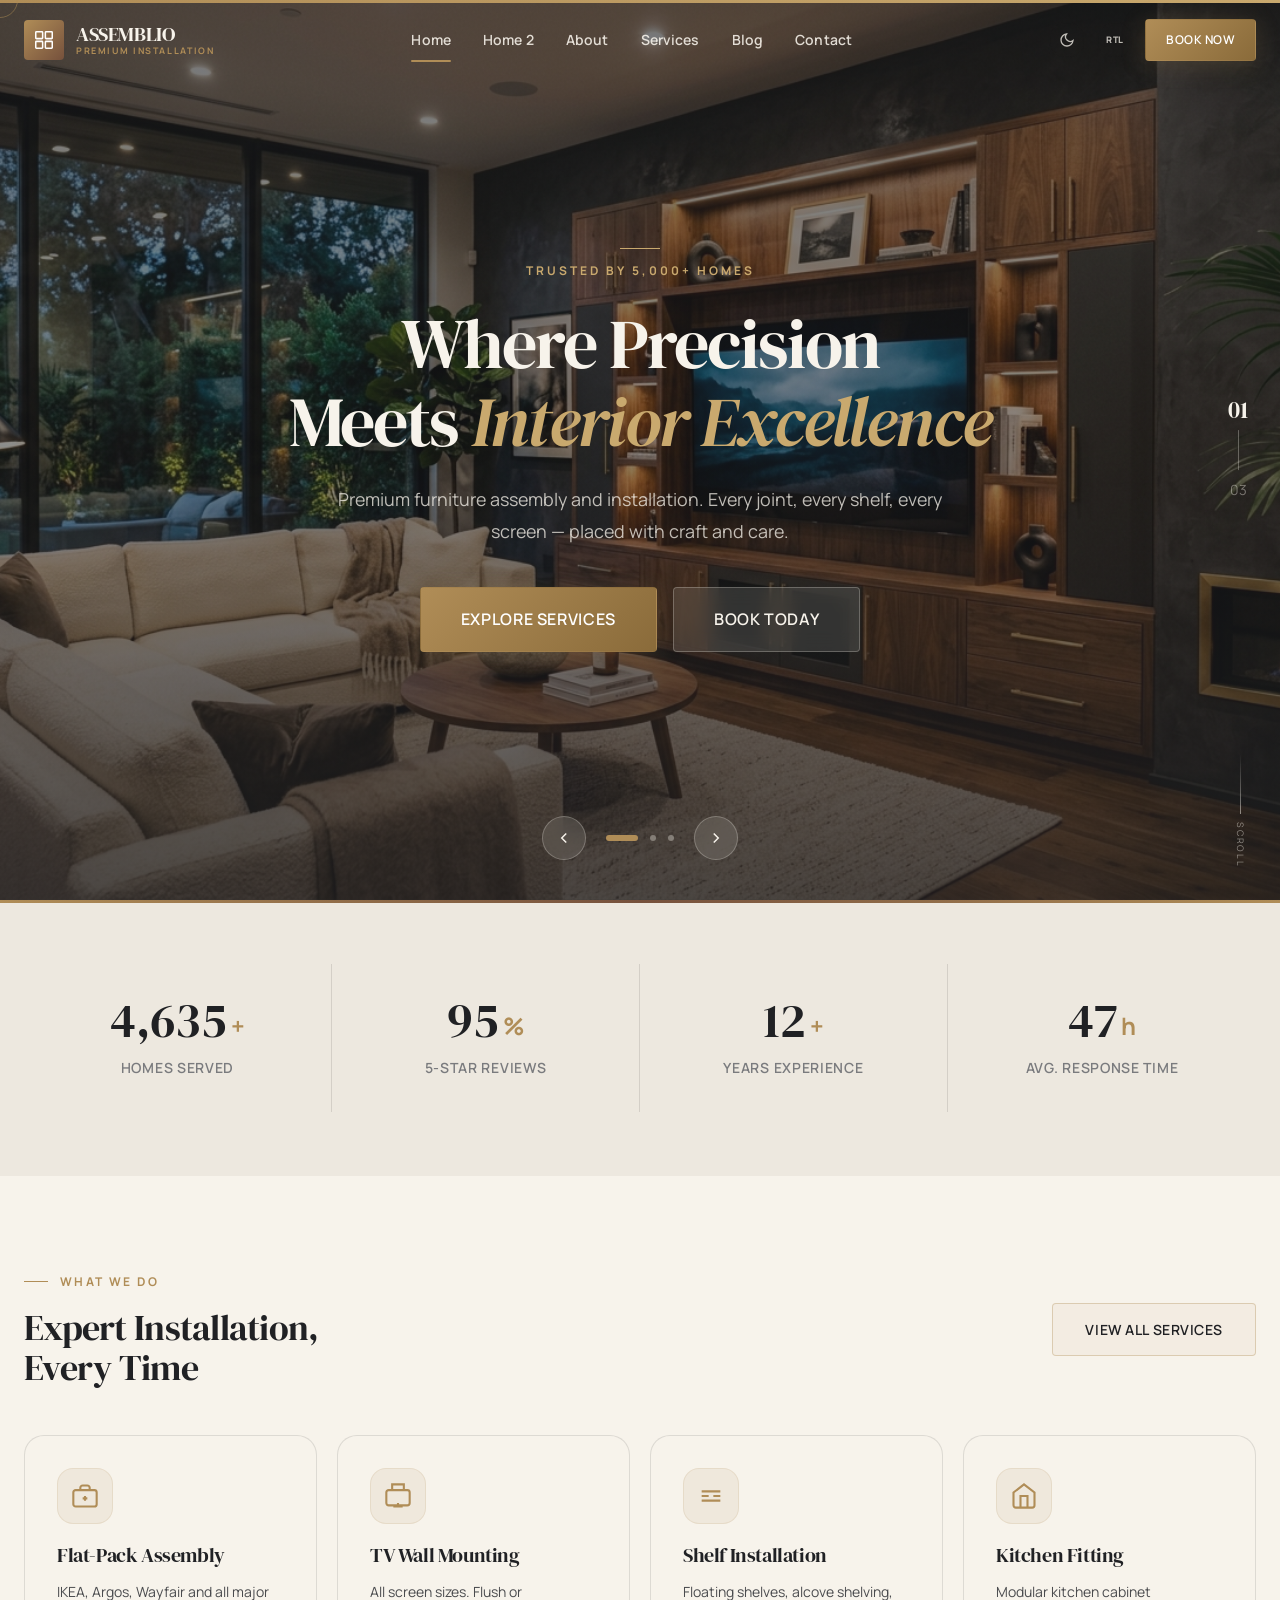
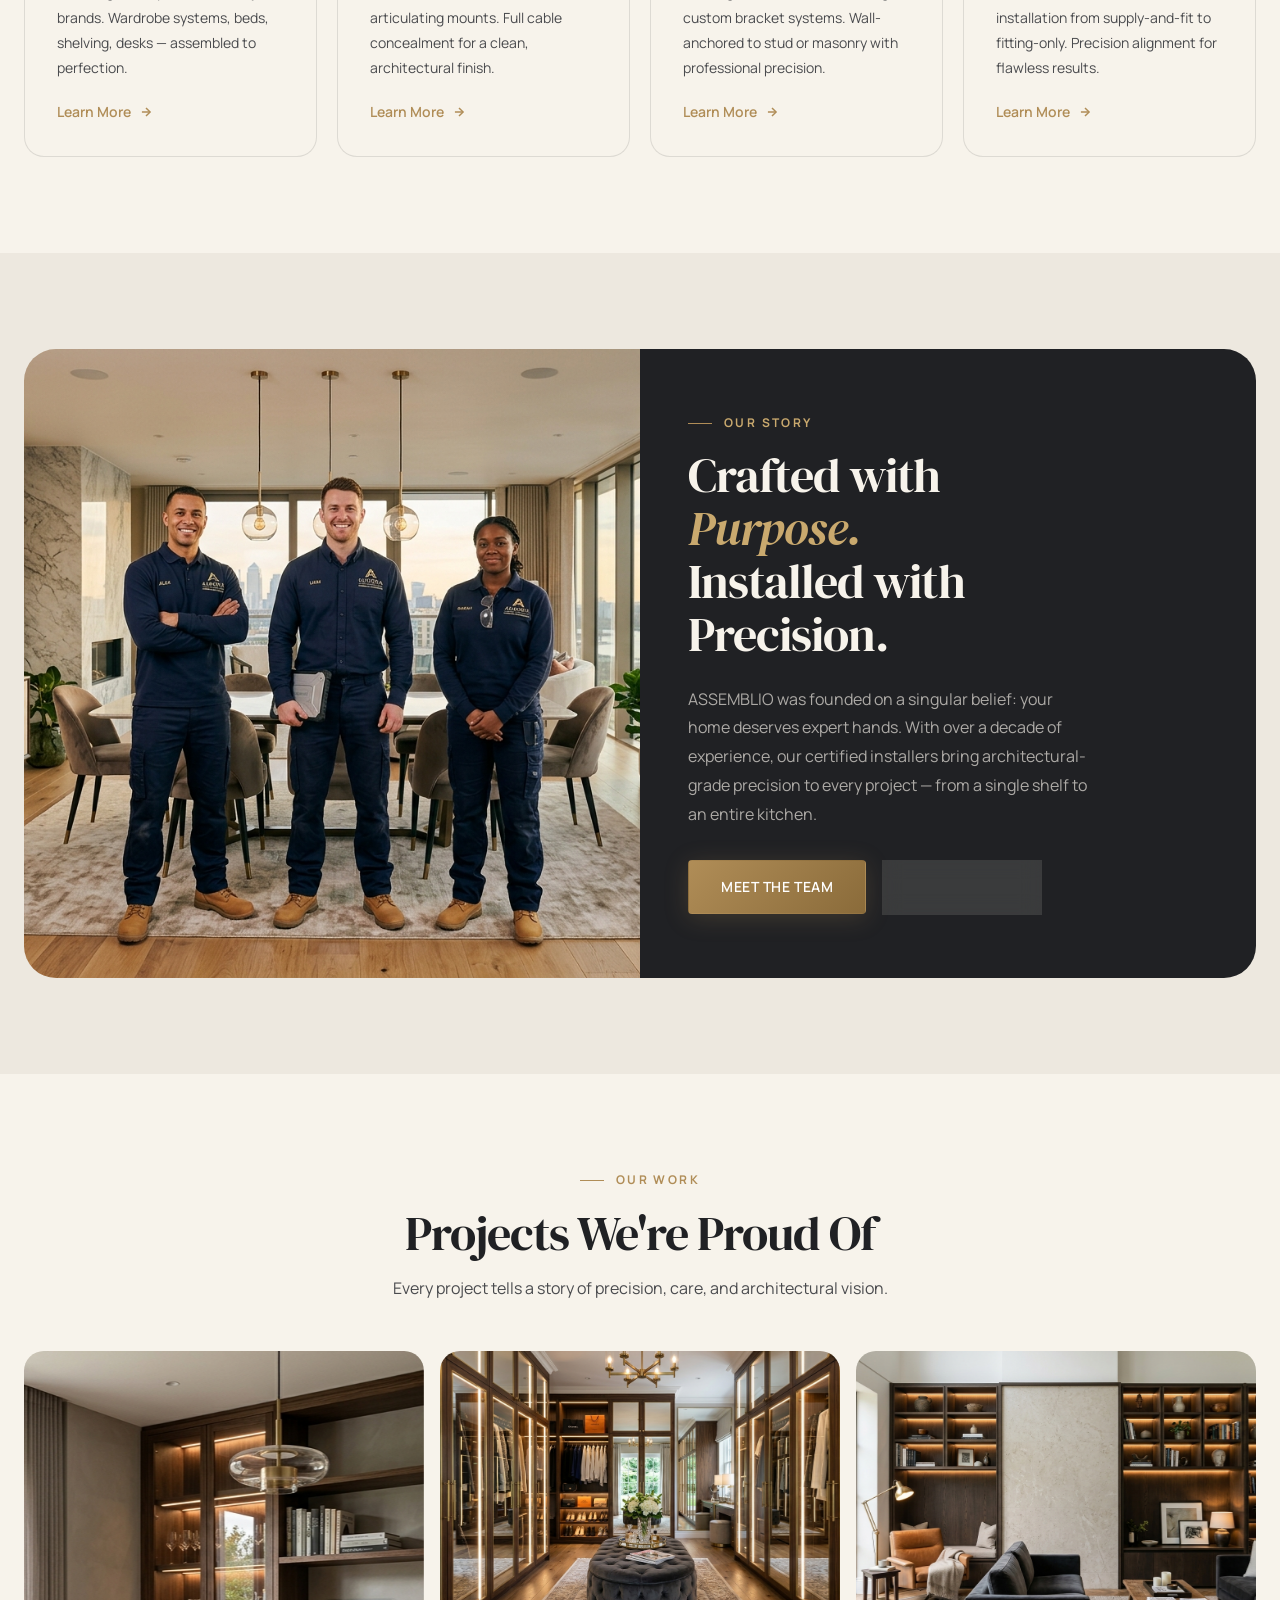
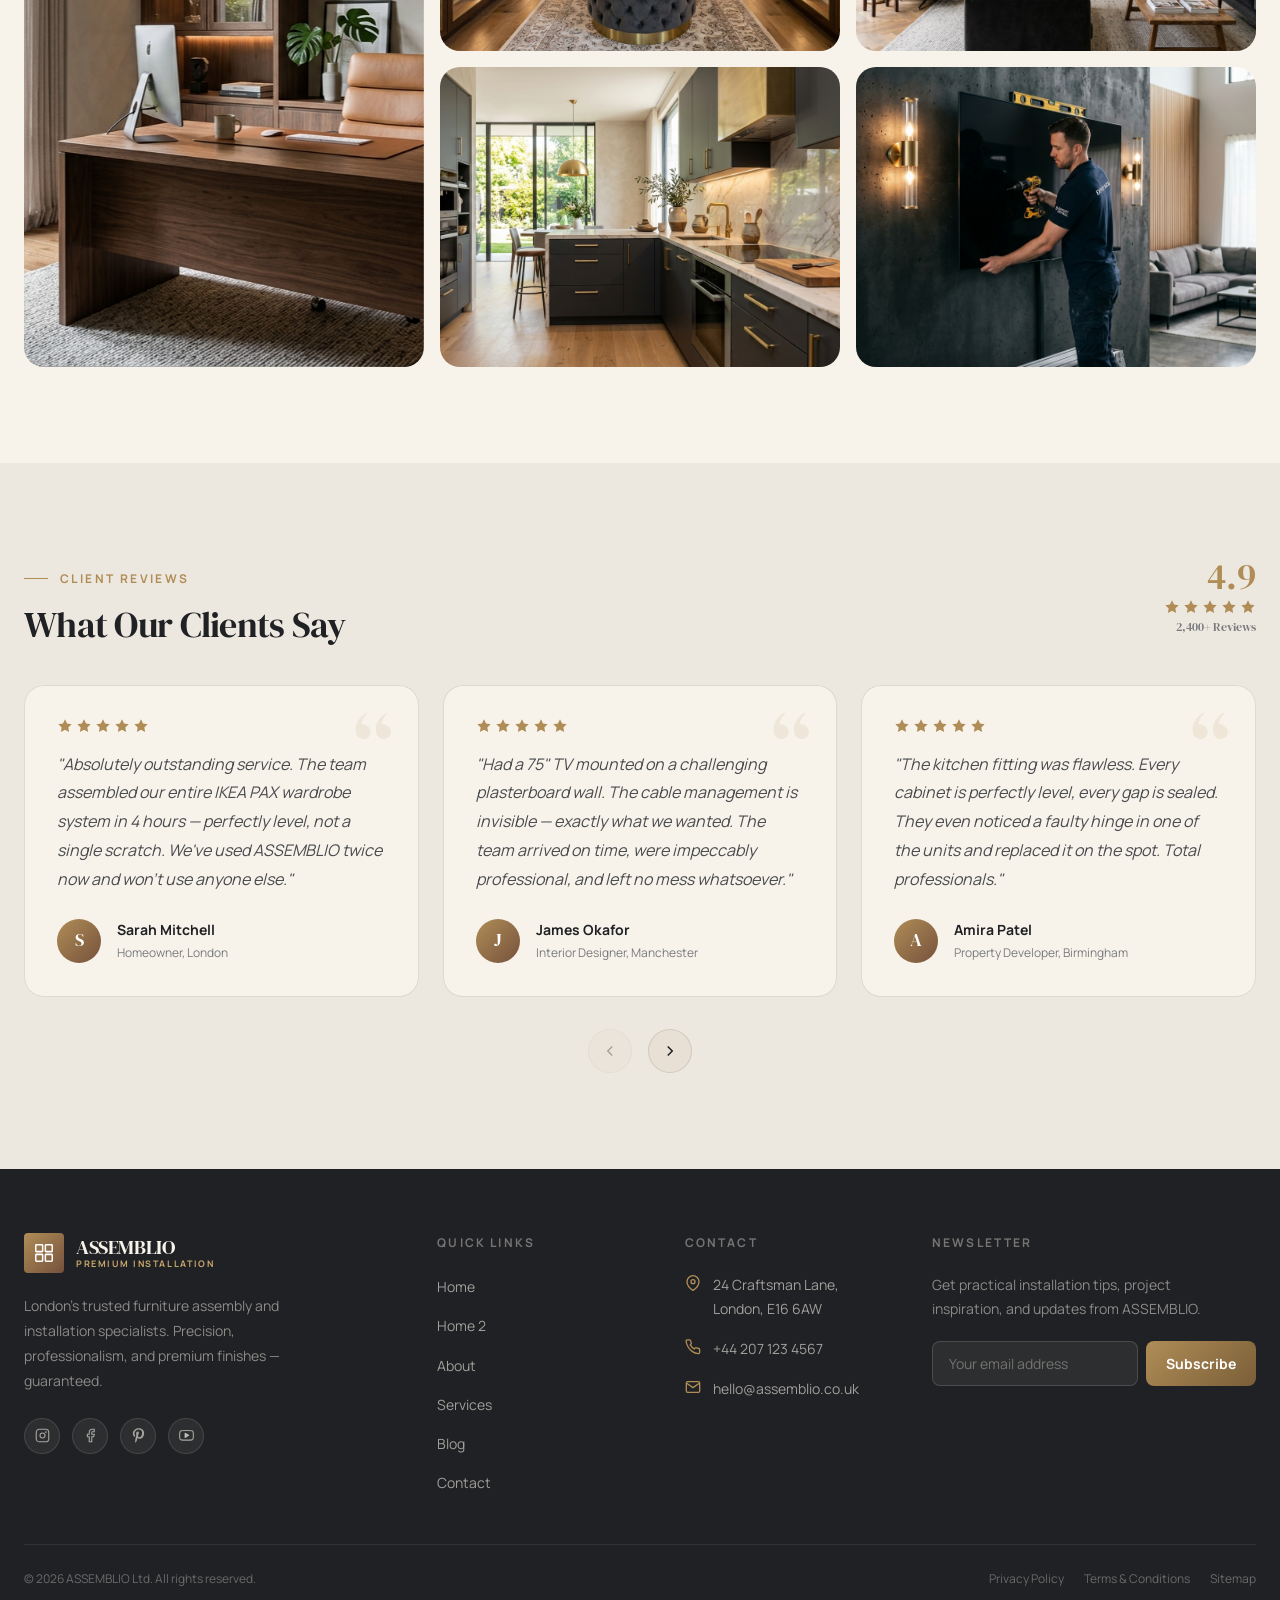
==== commit 5449ec33: "home1 fixed" ====
--- a/index.html
+++ b/index.html
@@ -264,7 +264,7 @@
         </div>
         <!-- Slide 2 -->
         <div class="hero-slide">
-          <div class="hero-slide-bg" style="background-image: url('images/hero2.jpg');"></div>
+          <div class="hero-slide-bg" style="background-image: url('images/hero2_new.jpg');"></div>
           <div class="hero-slide-overlay"></div>
           <div class="hero-slide-content">
             <span class="hero-eyebrow">Flat-Pack Assembly Specialists</span>
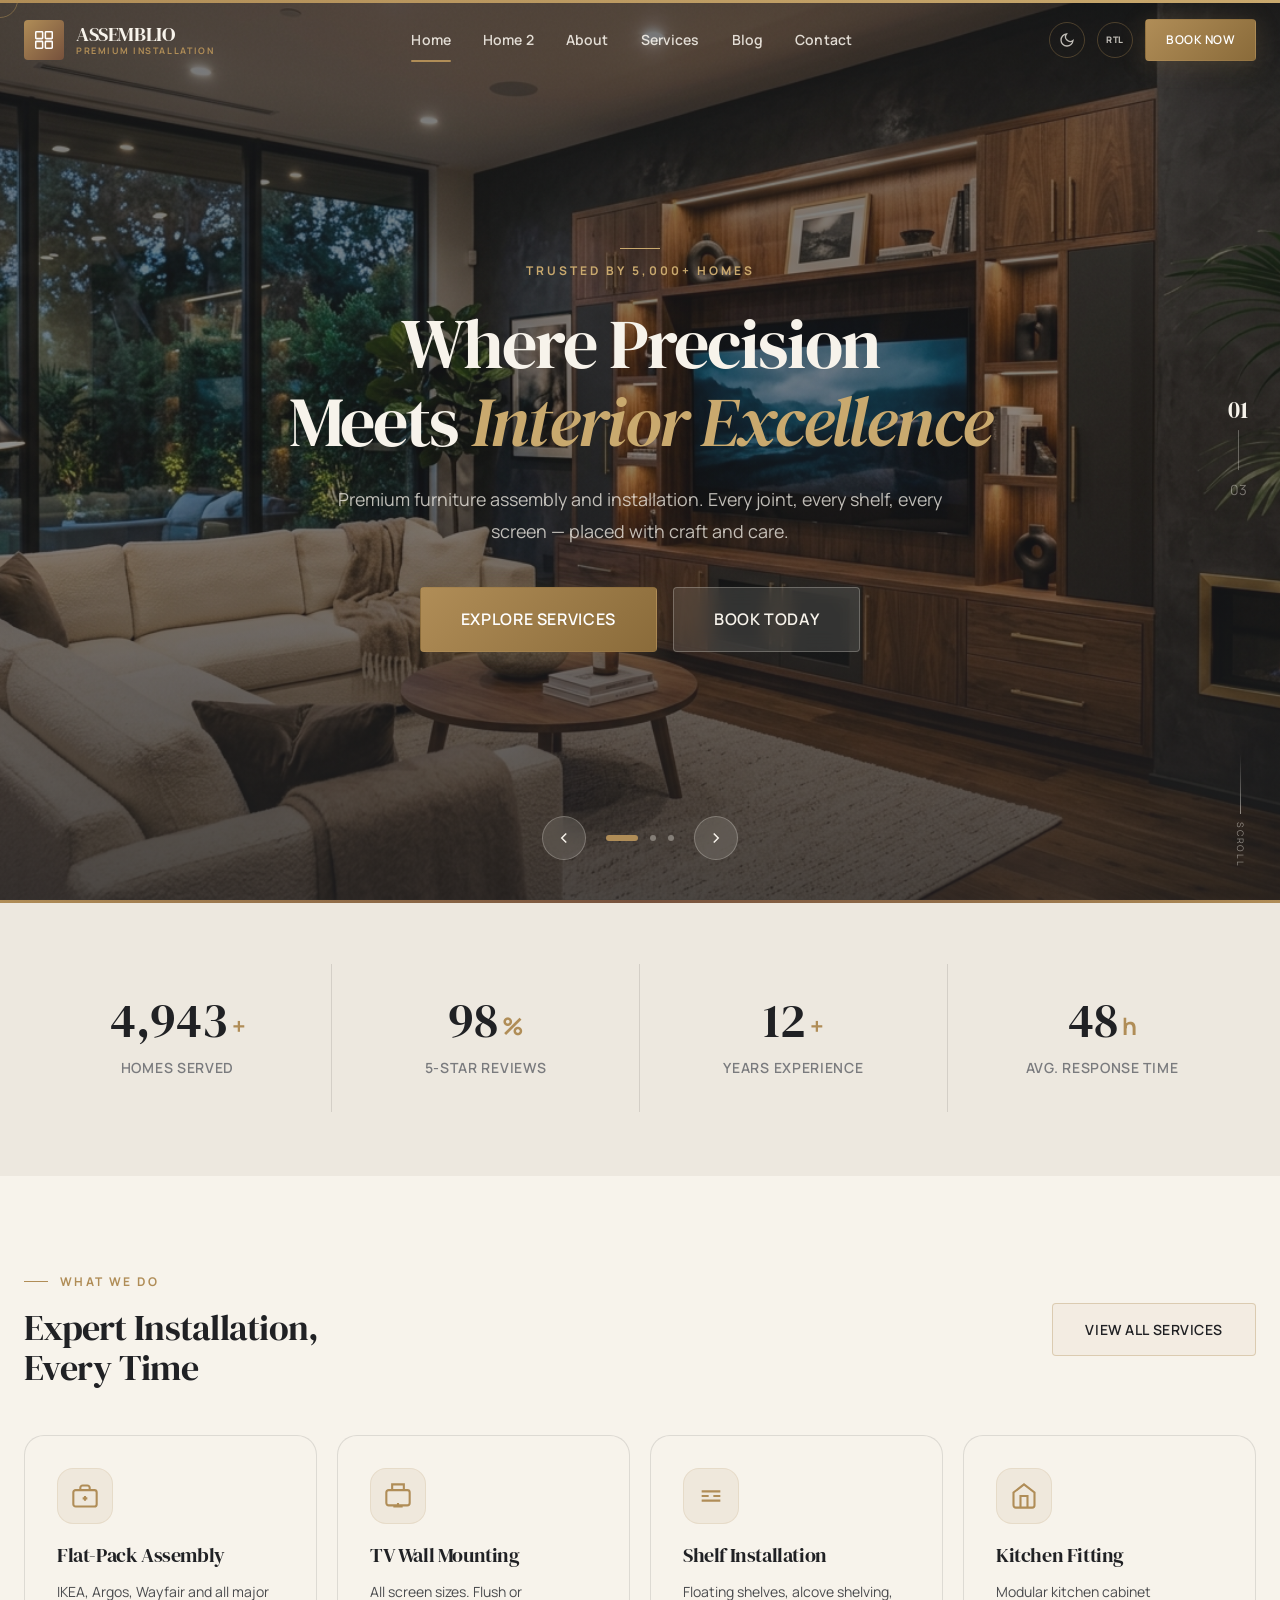
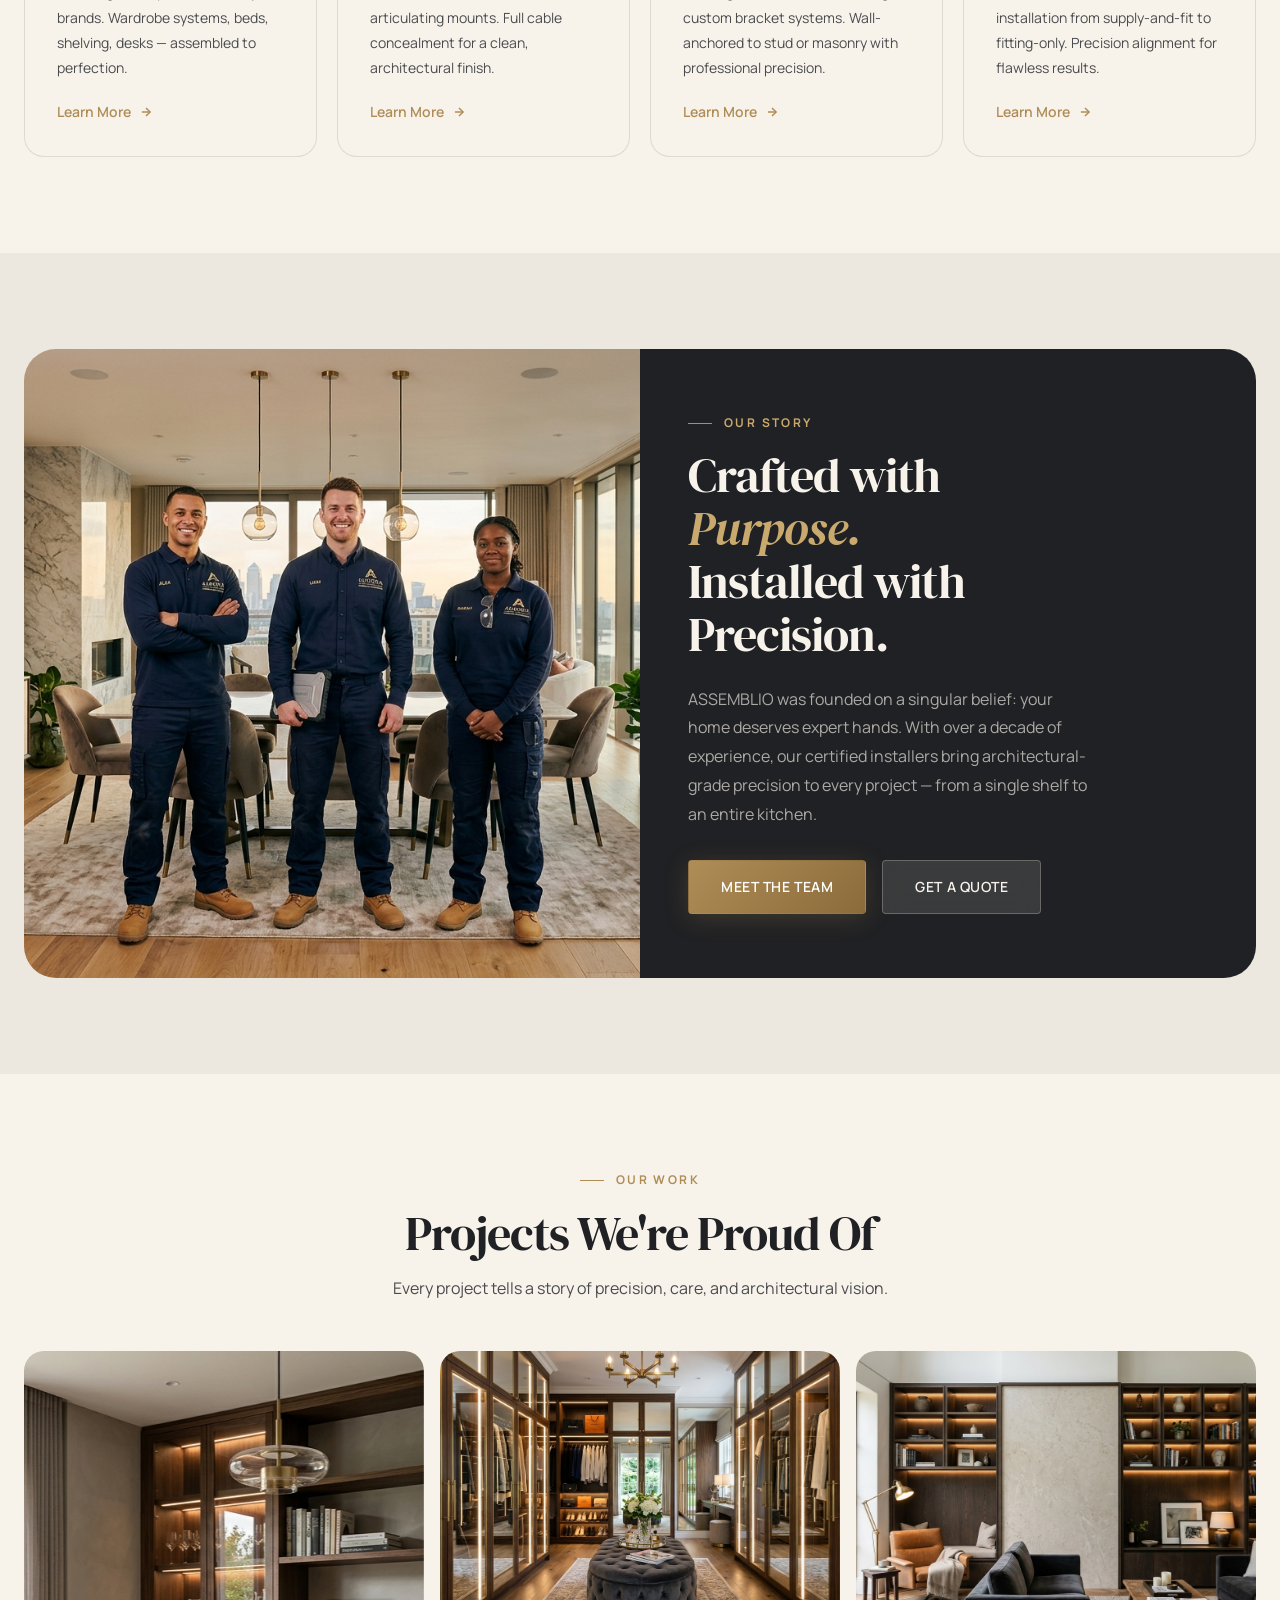
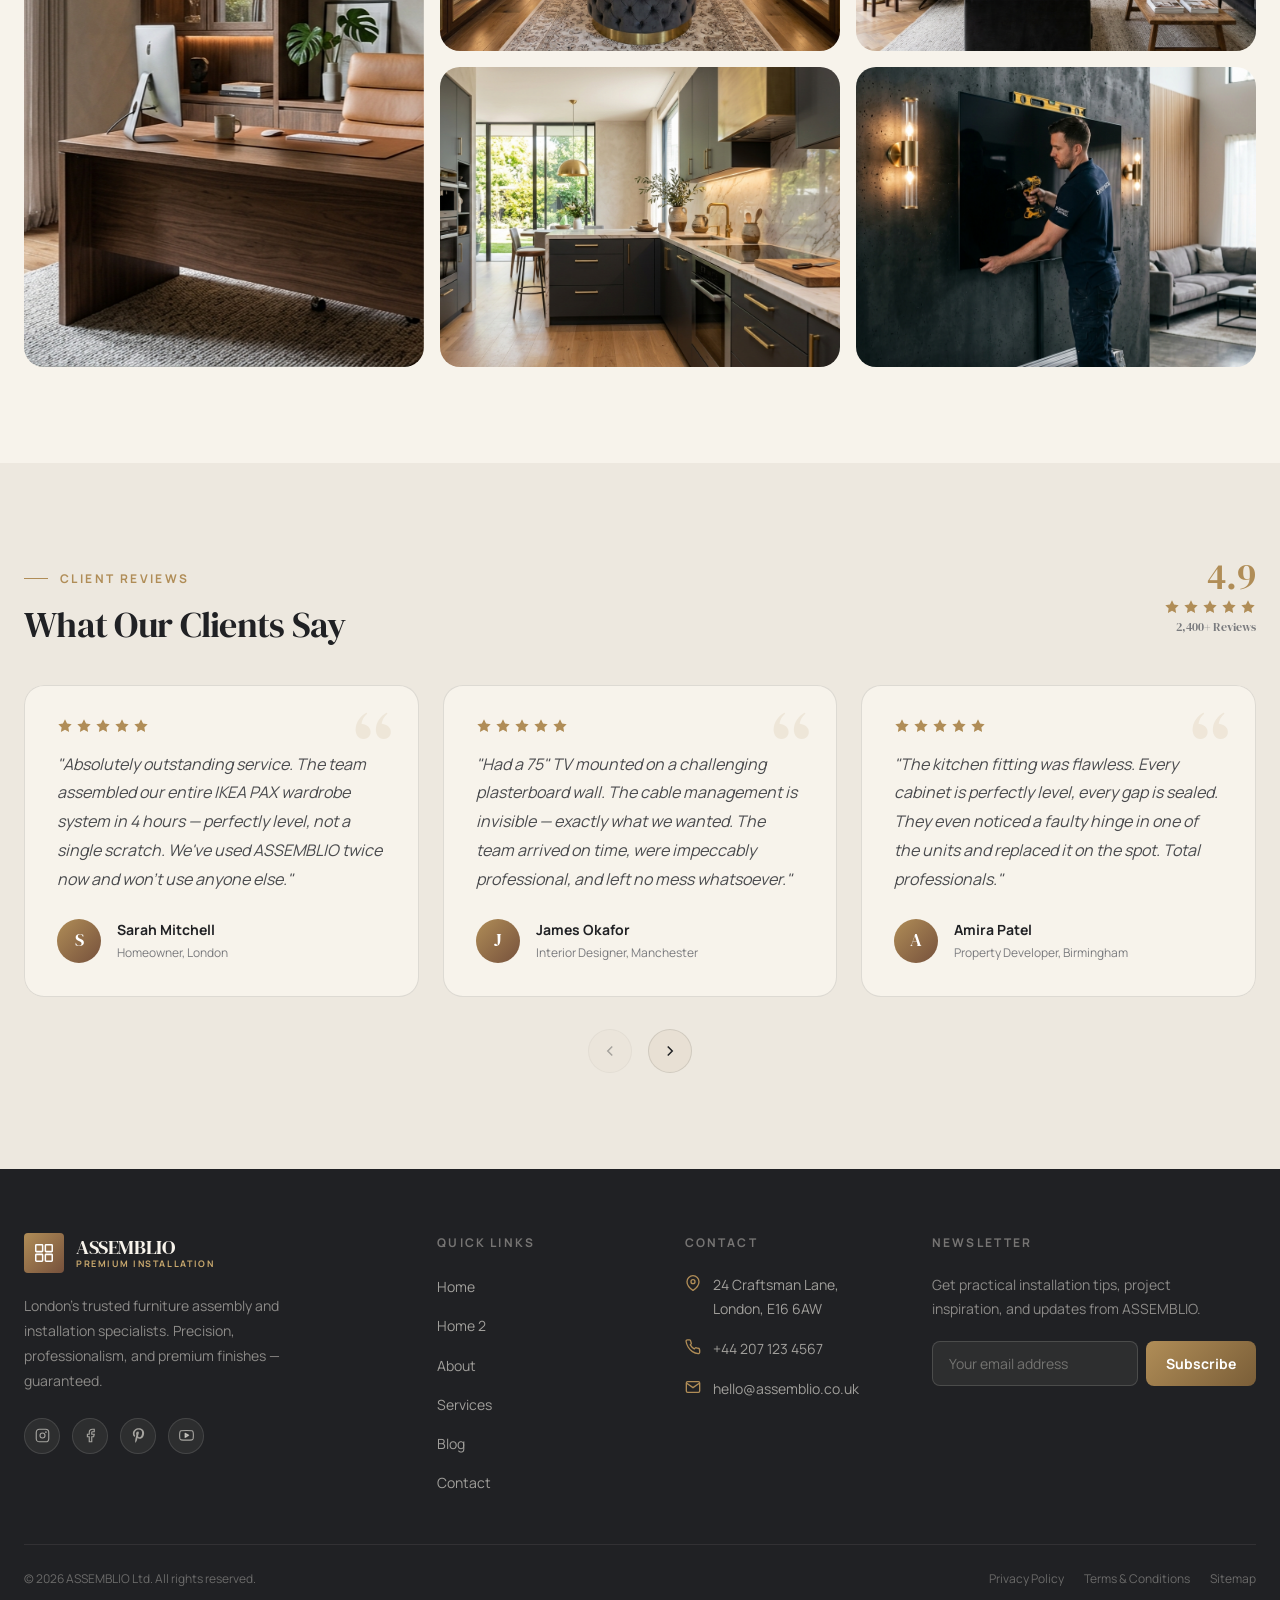
==== commit a98d4400: "booking" ====
--- a/index.html
+++ b/index.html
@@ -258,7 +258,7 @@
             <p class="hero-subtitle">Premium furniture assembly and installation. Every joint, every shelf, every screen — placed with craft and care.</p>
             <div class="hero-actions">
               <a href="services.html" class="btn btn-primary btn-lg">Explore Services</a>
-              <a href="contact.html" class="btn btn-light btn-lg">Book Today</a>
+              <a href="services.html#booking" class="btn btn-light btn-lg">Book Today</a>
             </div>
           </div>
         </div>
@@ -449,7 +449,7 @@
             </p>
             <div style="display:flex;gap:var(--space-4);flex-wrap:wrap;">
               <a href="about.html" class="btn btn-primary">Meet the Team</a>
-              <a href="contact.html" class="btn btn-light">Get a Quote</a>
+              <a href="services.html#booking" class="btn btn-light">Get a Quote</a>
             </div>
           </div>
         </div>
--- a/css/components.css
+++ b/css/components.css
@@ -809,6 +809,8 @@
   transition: all 0.35s var(--ease-smooth);
   position: relative;
   overflow: hidden;
+  display: flex;
+  flex-direction: column;
 }
 
 [data-theme="dark"] .pricing-card { background: var(--bg-secondary); }
@@ -910,6 +912,8 @@
   flex-shrink: 0;
 }
 
+.pricing-card .btn { margin-top: auto; }
+
 /* ─── FORMS ─── */
 .form-group {
   display: flex;
@@ -951,6 +955,12 @@
   background: var(--bg-tertiary);
   color: var(--ivory);
   border-color: var(--border);
+}
+
+[data-theme="dark"] .form-select {
+  background-image: url("data:image/svg+xml,%3Csvg xmlns='http://www.w3.org/2000/svg' width='16' height='16' viewBox='0 0 24 24' fill='none' stroke='%23C9A96E' stroke-width='2'%3E%3Cpath d='m6 9 6 6 6-6'/%3E%3C/svg%3E");
+  background-repeat: no-repeat;
+  background-position: right 14px center;
 }
 
 .form-input::placeholder,
@@ -1846,11 +1856,21 @@
 .nav-link:hover::after,.nav-link.active::after { width:100%; }
 .nav-links { display:flex; align-items:center; gap:var(--space-8); list-style:none; flex:1; justify-content:center; }
 .nav-actions { display:flex; align-items:center; gap:var(--space-3); flex-shrink:0; }
-.nav-icon-btn { width:36px; height:36px; border-radius:50%; border:1.5px solid var(--border); background:none; color:var(--text-primary); cursor:pointer; display:flex; align-items:center; justify-content:center; gap:4px; transition:all 0.25s; }
-.navbar-dark .nav-icon-btn { border-color:rgba(247,243,235,0.15); color:rgba(247,243,235,0.7); }
+.nav-icon-btn { width:36px; height:36px; border-radius:50%; border:1.5px solid rgba(176,141,87,0.35); background:none; color:var(--text-primary); cursor:pointer; display:flex; align-items:center; justify-content:center; gap:4px; transition:all 0.25s; }
+.navbar-dark .nav-icon-btn { border-color:rgba(176,141,87,0.35); color:rgba(247,243,235,0.7); }
 .nav-icon-btn svg { width:16px; height:16px; }
 .nav-icon-btn:hover { border-color:rgba(176,141,87,0.5); color:var(--brass); background:rgba(176,141,87,0.08); }
 .dir-label { font-size:9px; font-weight:800; line-height:1; }
+
+/* Light mode: navbar-dark pages use the same light scrolled bar as all other pages */
+[data-theme="light"] .navbar-dark.scrolled {
+  background: rgba(247,243,235,0.96);
+  backdrop-filter: blur(20px);
+  -webkit-backdrop-filter: blur(20px);
+}
+[data-theme="light"] .navbar-dark.scrolled .nav-link:hover,
+[data-theme="light"] .navbar-dark.scrolled .nav-link.active { color: var(--brass); }
+[data-theme="light"] .navbar-dark.scrolled .hamburger span { background: var(--text-primary); }
 
 
 /* ─── EXTRA HELPERS ─── */
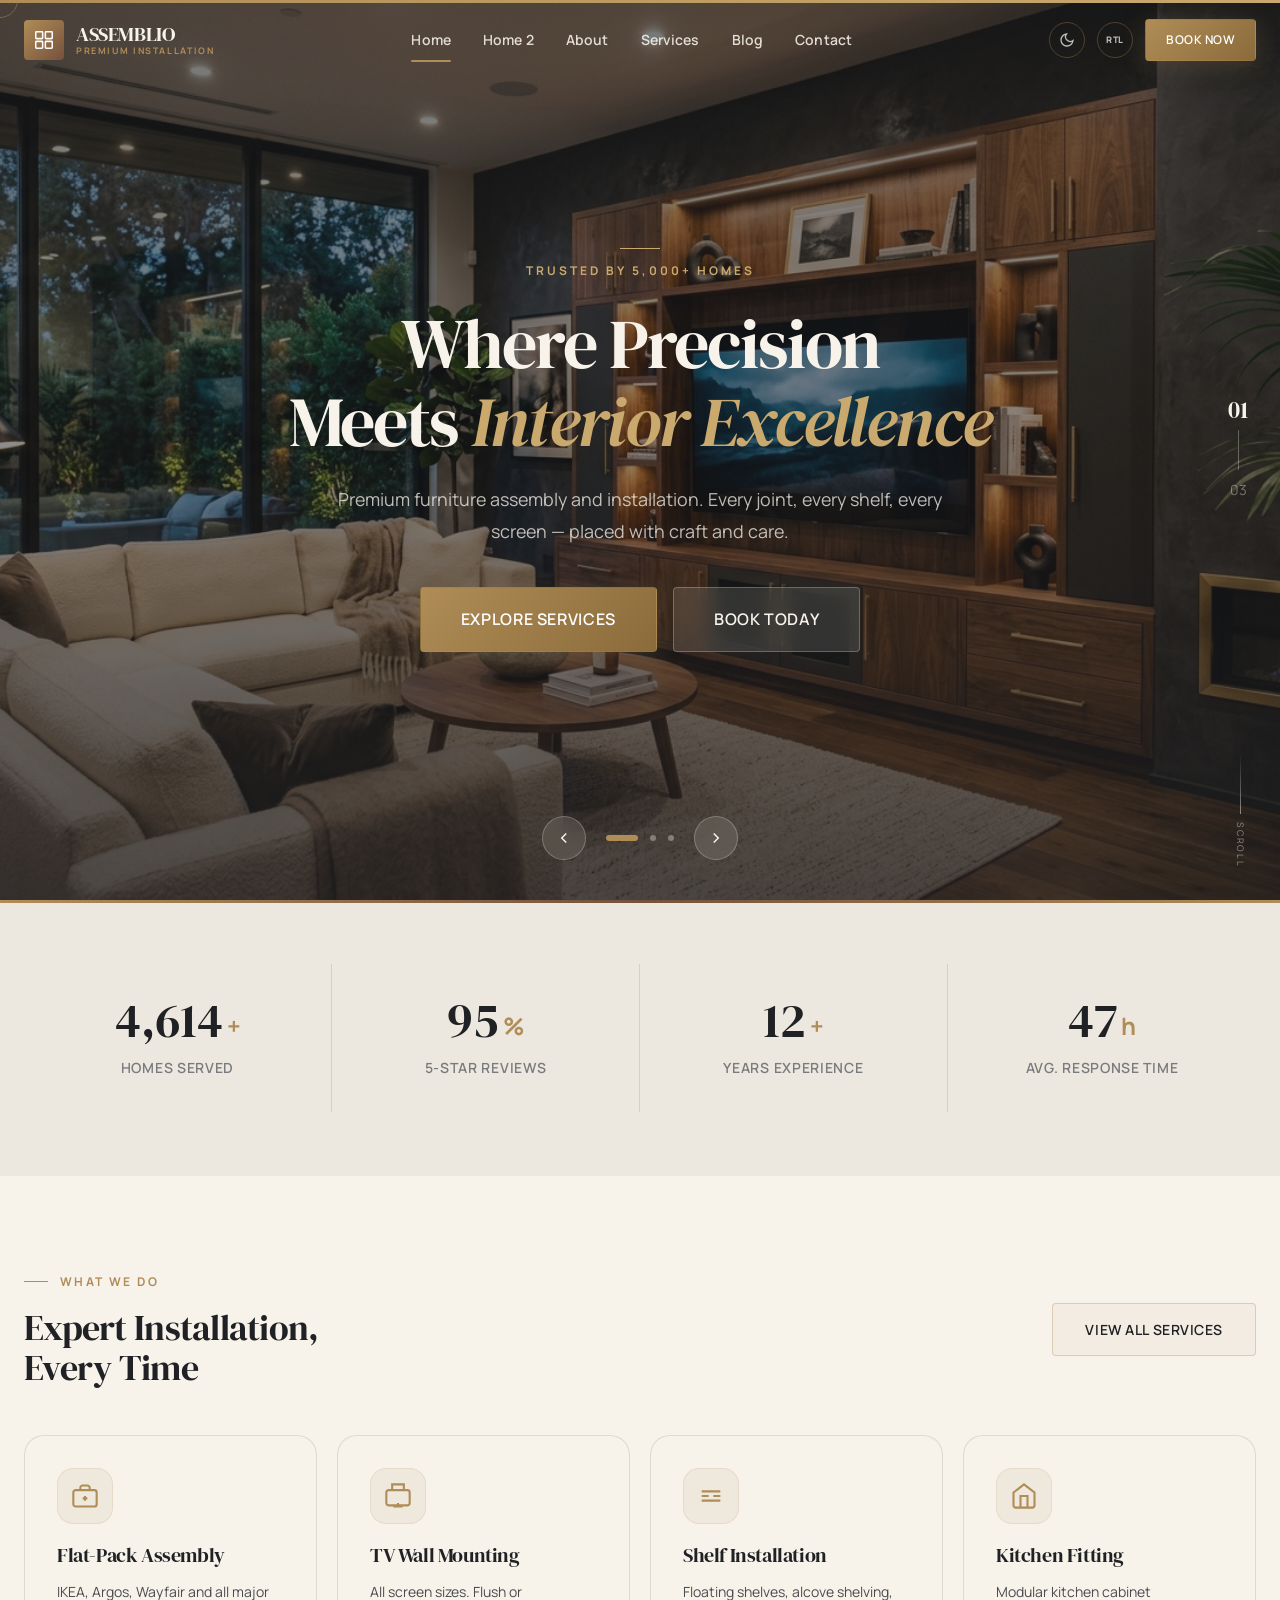
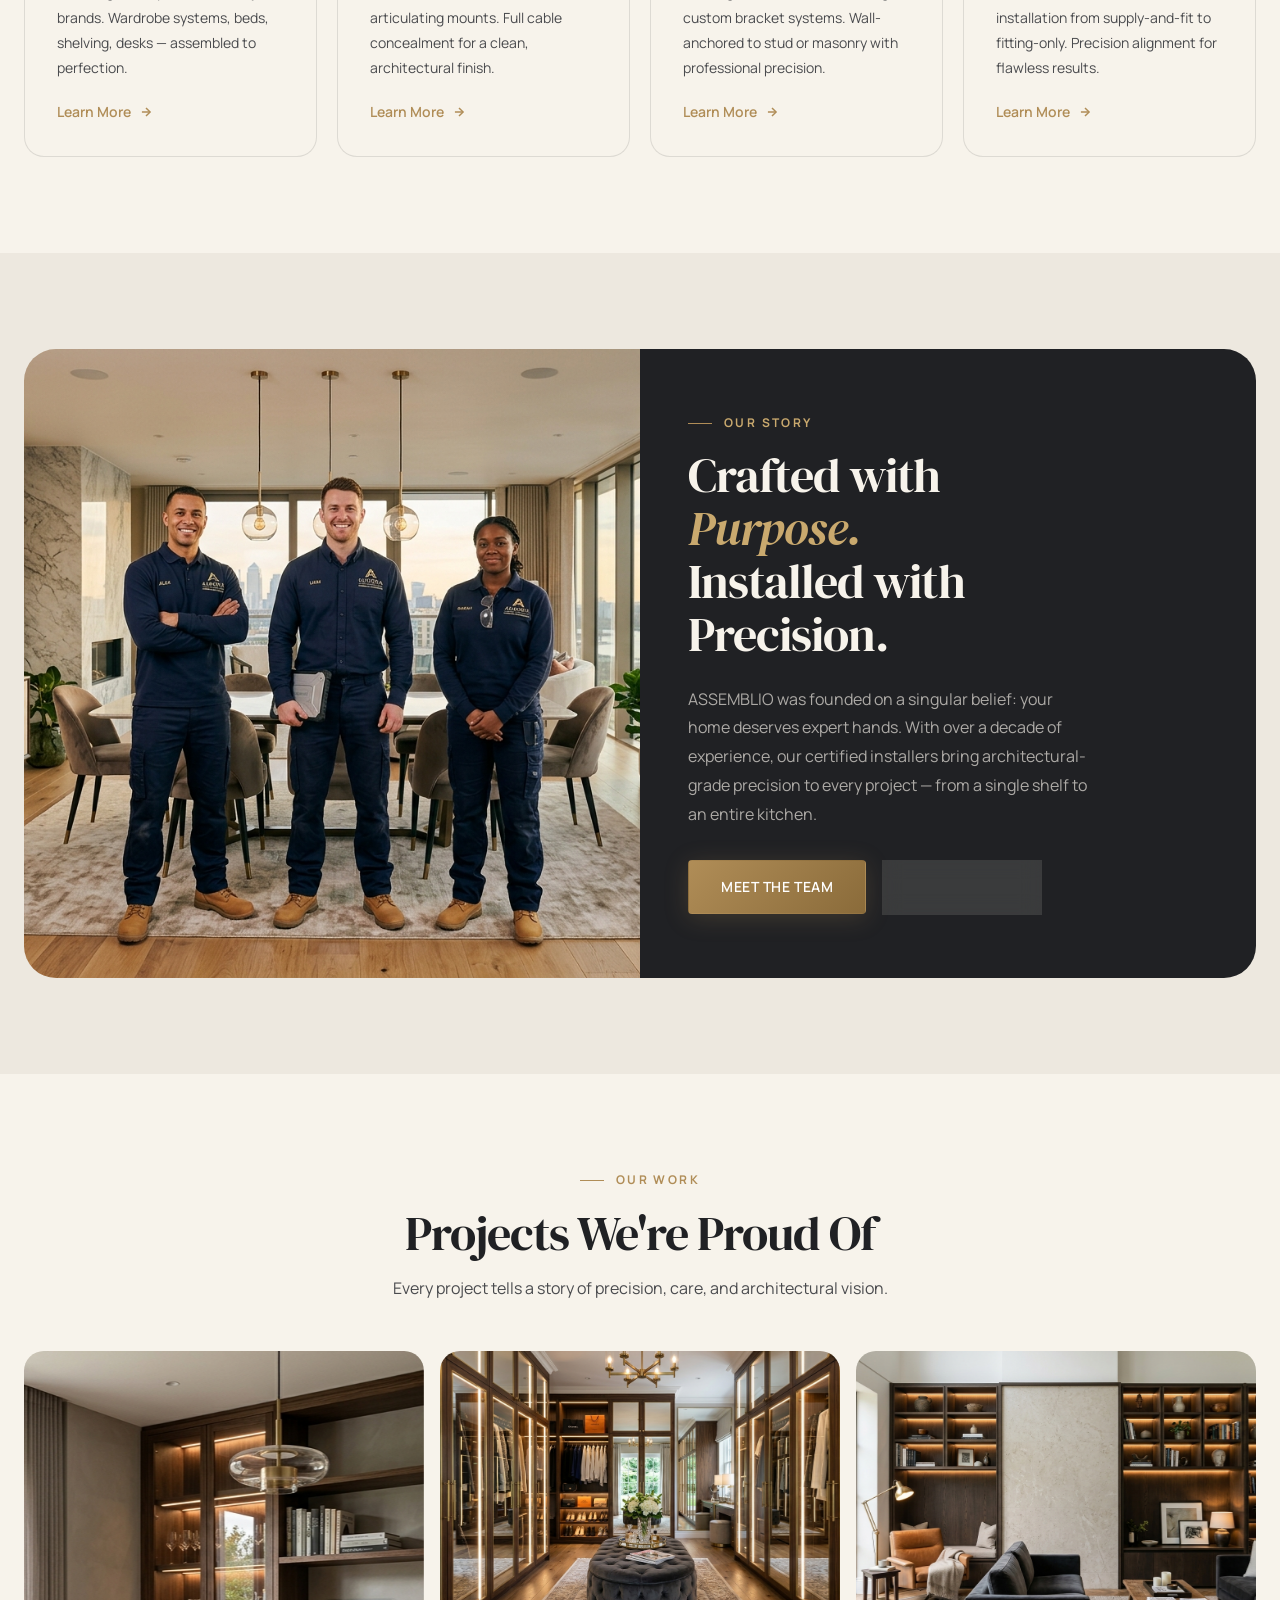
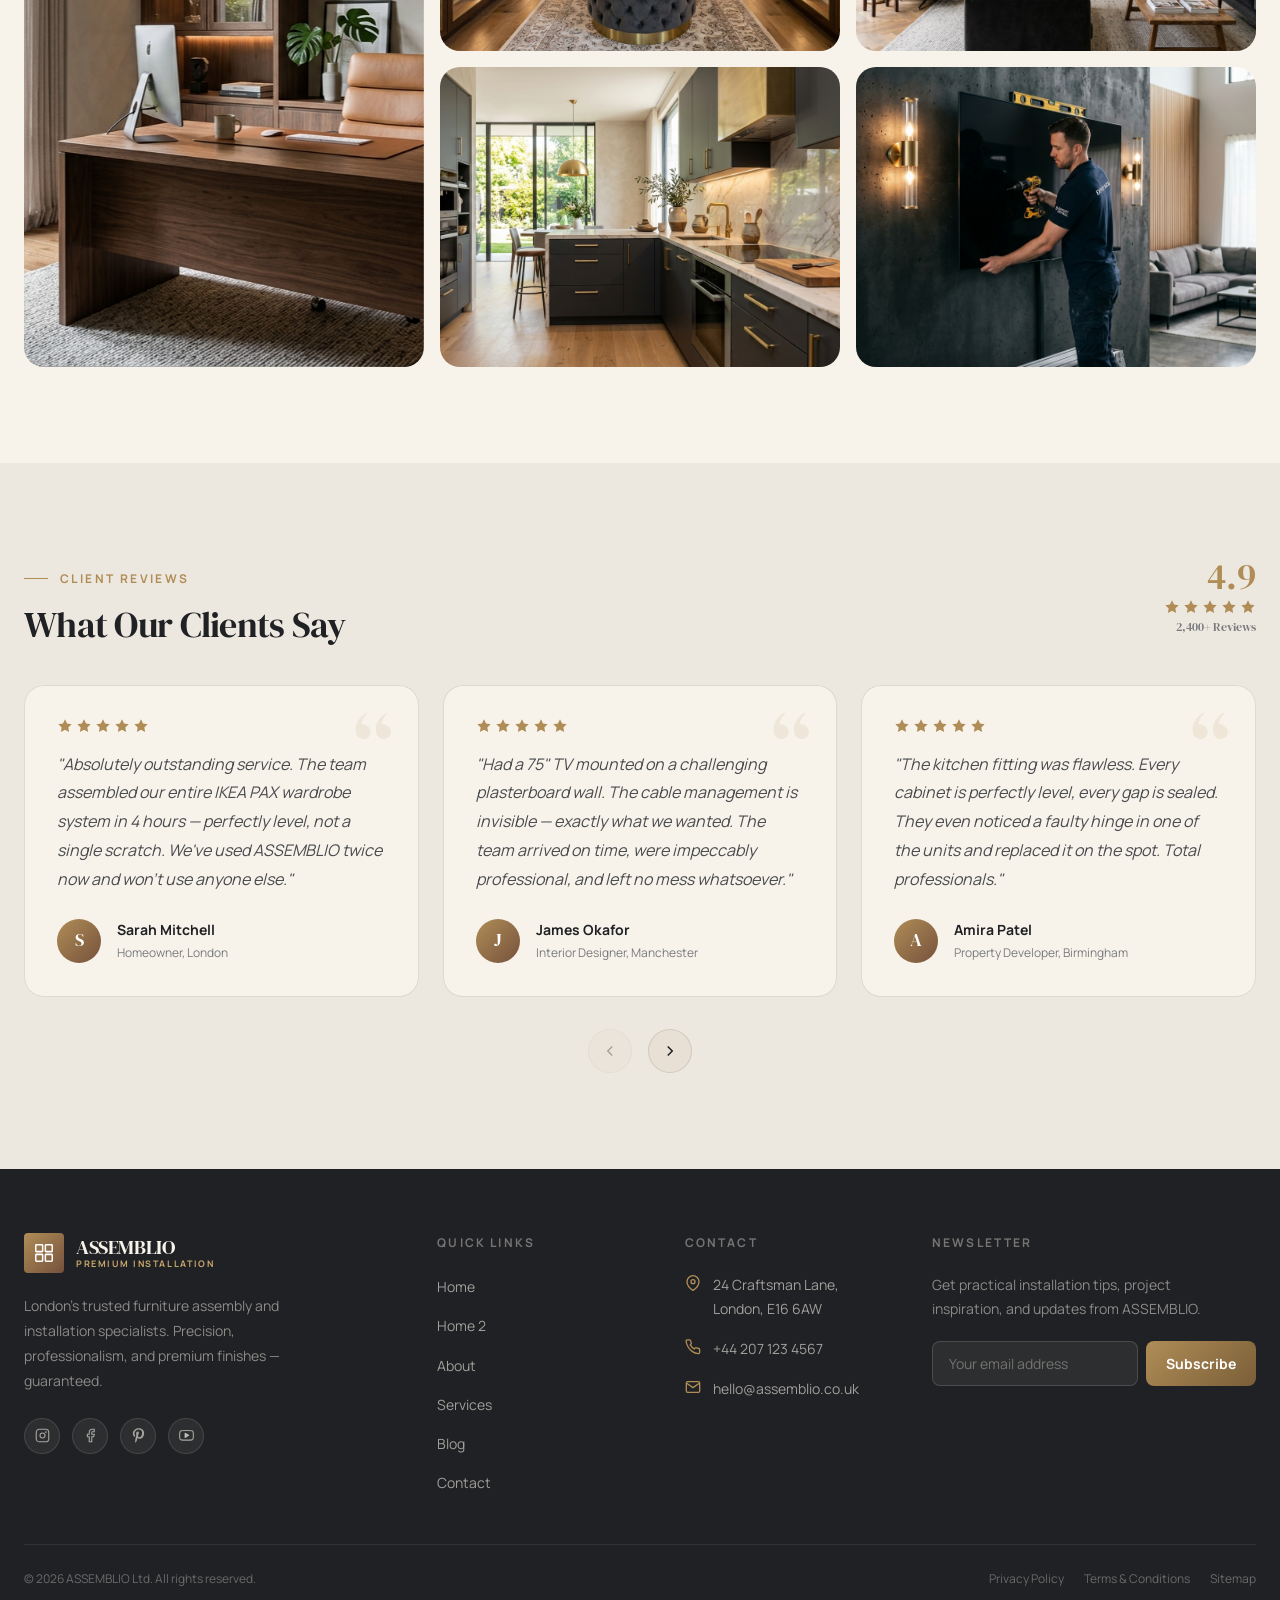
==== commit 44e47092: "res5" ====
--- a/index.html
+++ b/index.html
@@ -139,6 +139,7 @@
     @media (max-width: 1024px) {
       .services-grid { grid-template-columns: repeat(2, 1fr); }
       .stats-grid { grid-template-columns: repeat(2, 1fr); }
+      .stat-number { font-size: var(--text-4xl); }
       .stat-divider:nth-child(2) { border-right: none; }
       .stat-divider:nth-child(3) { border-top: 1px solid var(--border); }
       .about-split { grid-template-columns: 1fr; min-height: auto; }
@@ -156,6 +157,9 @@
 
     @media (max-width: 480px) {
       .gallery-masonry { grid-template-columns: 1fr; }
+      .stat-number { font-size: var(--text-3xl); }
+      .stat-plus { font-size: var(--text-xl); }
+      .testimonials-track .testimonial-card { width: 100%; }
     }
   </style>
 </head>
--- a/css/components.css
+++ b/css/components.css
@@ -1410,6 +1410,13 @@
 @media (max-width: 640px) {
   .footer-grid { grid-template-columns: 1fr; }
   .footer-bottom .container { flex-direction: column; text-align: center; justify-content: center; }
+  .footer-legal { flex-wrap: wrap; justify-content: center; gap: var(--space-2) var(--space-5); }
+}
+
+@media (max-width: 480px) {
+  .newsletter-form { flex-direction: column; }
+  .newsletter-form .newsletter-input { width: 100%; }
+  .newsletter-form .newsletter-btn { width: 100%; }
 }
 
 /* ─── BREADCRUMB ─── */
@@ -1884,3 +1891,32 @@
   transition: all 0.3s;
 }
 [data-theme="dark"] .sitemap-category { background: var(--bg-tertiary); }
+
+/* ─── MOBILE NAVBAR OVERRIDES ─── */
+@media (max-width: 1024px) {
+  .nav-links { display: none; }
+  .nav-actions .btn { display: none; }
+  .nav-actions { margin-inline-start: auto; }
+  .navbar-inner { gap: var(--space-3); }
+  .hamburger { height: 36px; justify-content: center; }
+}
+@media (max-width: 640px) {
+  .navbar-inner { padding-left: var(--space-4); padding-right: var(--space-4); }
+}
+@media (max-width: 480px) {
+  .navbar-inner { padding-left: var(--space-3); padding-right: var(--space-3); }
+  .navbar-logo { gap: var(--space-2); }
+  .navbar .logo-tagline { display: none; }
+}
+
+/* ─── RESPONSIVE TYPE SCALING ─── */
+@media (max-width: 992px) {
+  .text-7xl { font-size: var(--text-5xl); }
+  .text-6xl { font-size: var(--text-4xl); }
+}
+@media (max-width: 768px) {
+  .text-5xl { font-size: var(--text-3xl); }
+  .text-6xl { font-size: var(--text-4xl); }
+  .text-8xl { font-size: var(--text-5xl); }
+}
+
--- a/css/animations.css
+++ b/css/animations.css
@@ -676,3 +676,9 @@
   .hero-slide-bg { transition: none !important; }
   .hero-slides { transition: none !important; }
 }
+
+/* ─── HERO CONTROLS: MOBILE / TABLET ─── */
+@media (max-width: 1024px) {
+  .slide-counter,
+  .scroll-indicator { display: none; }
+}
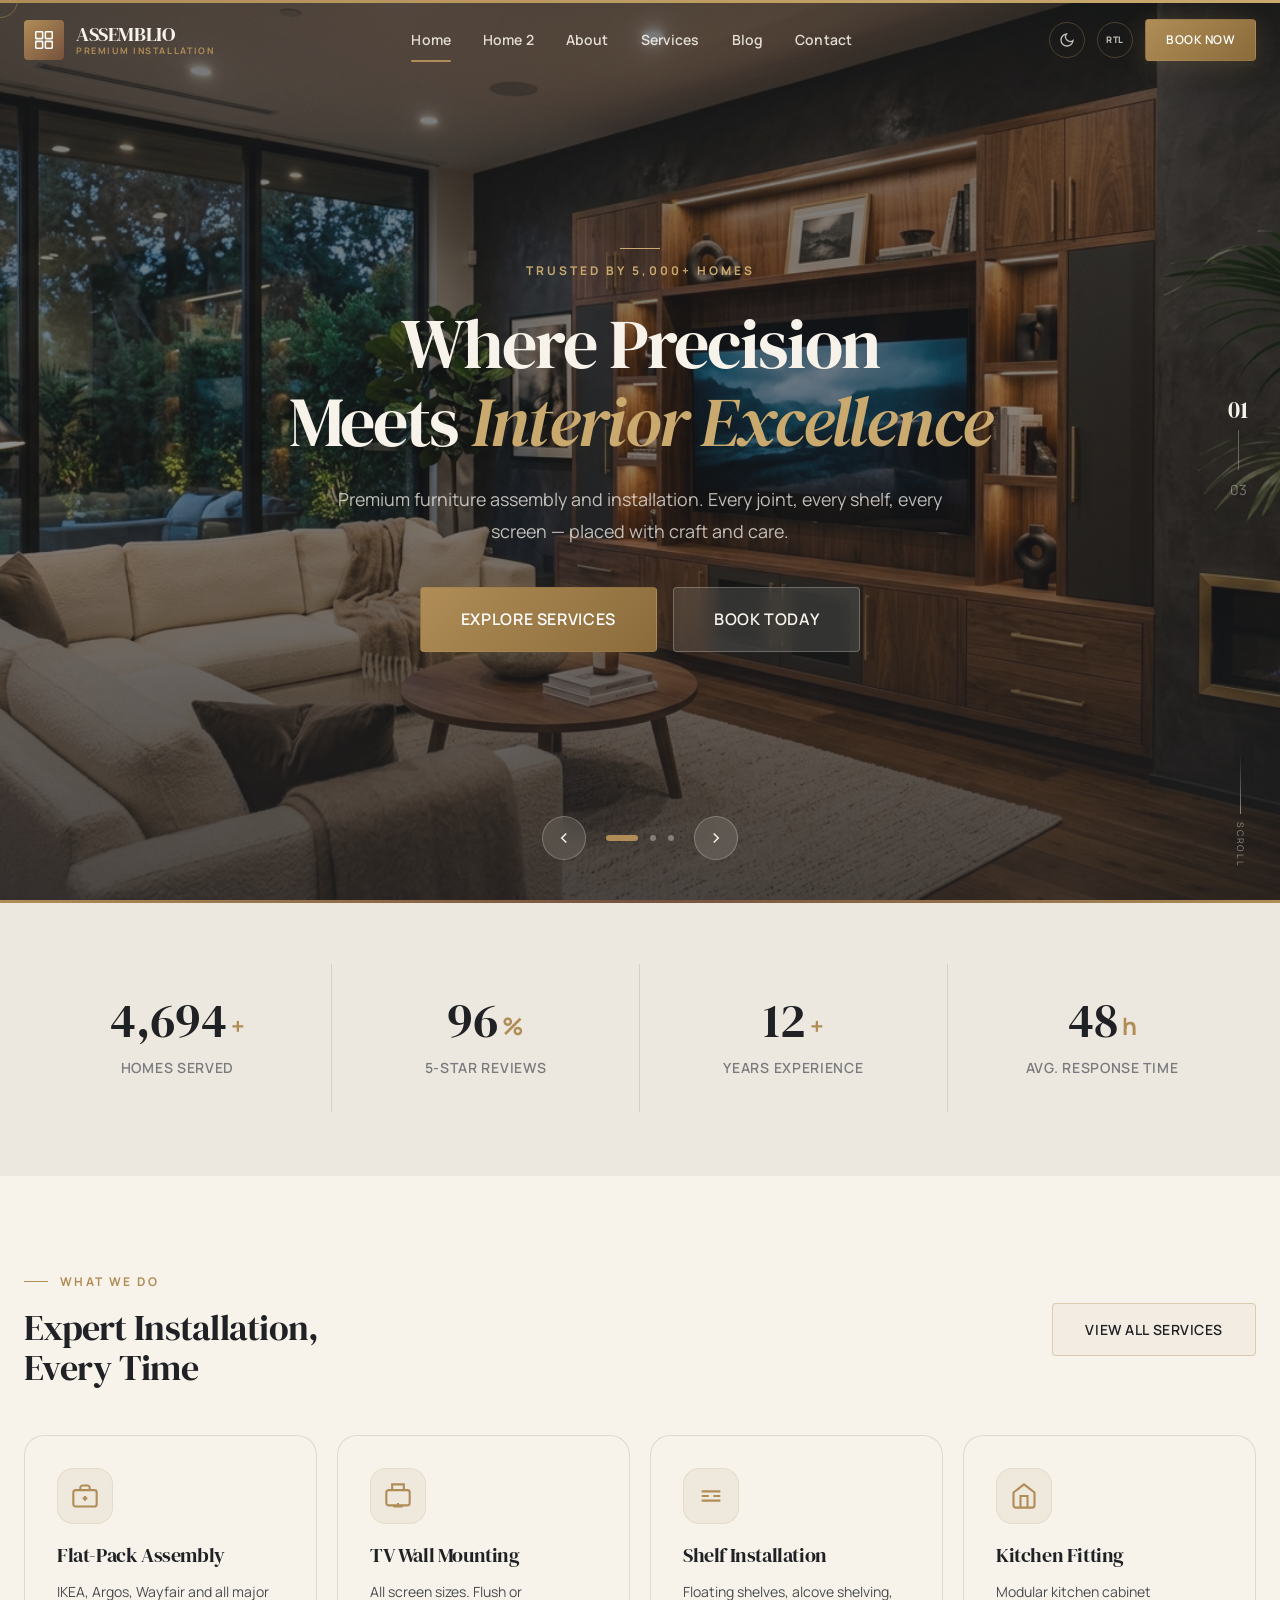
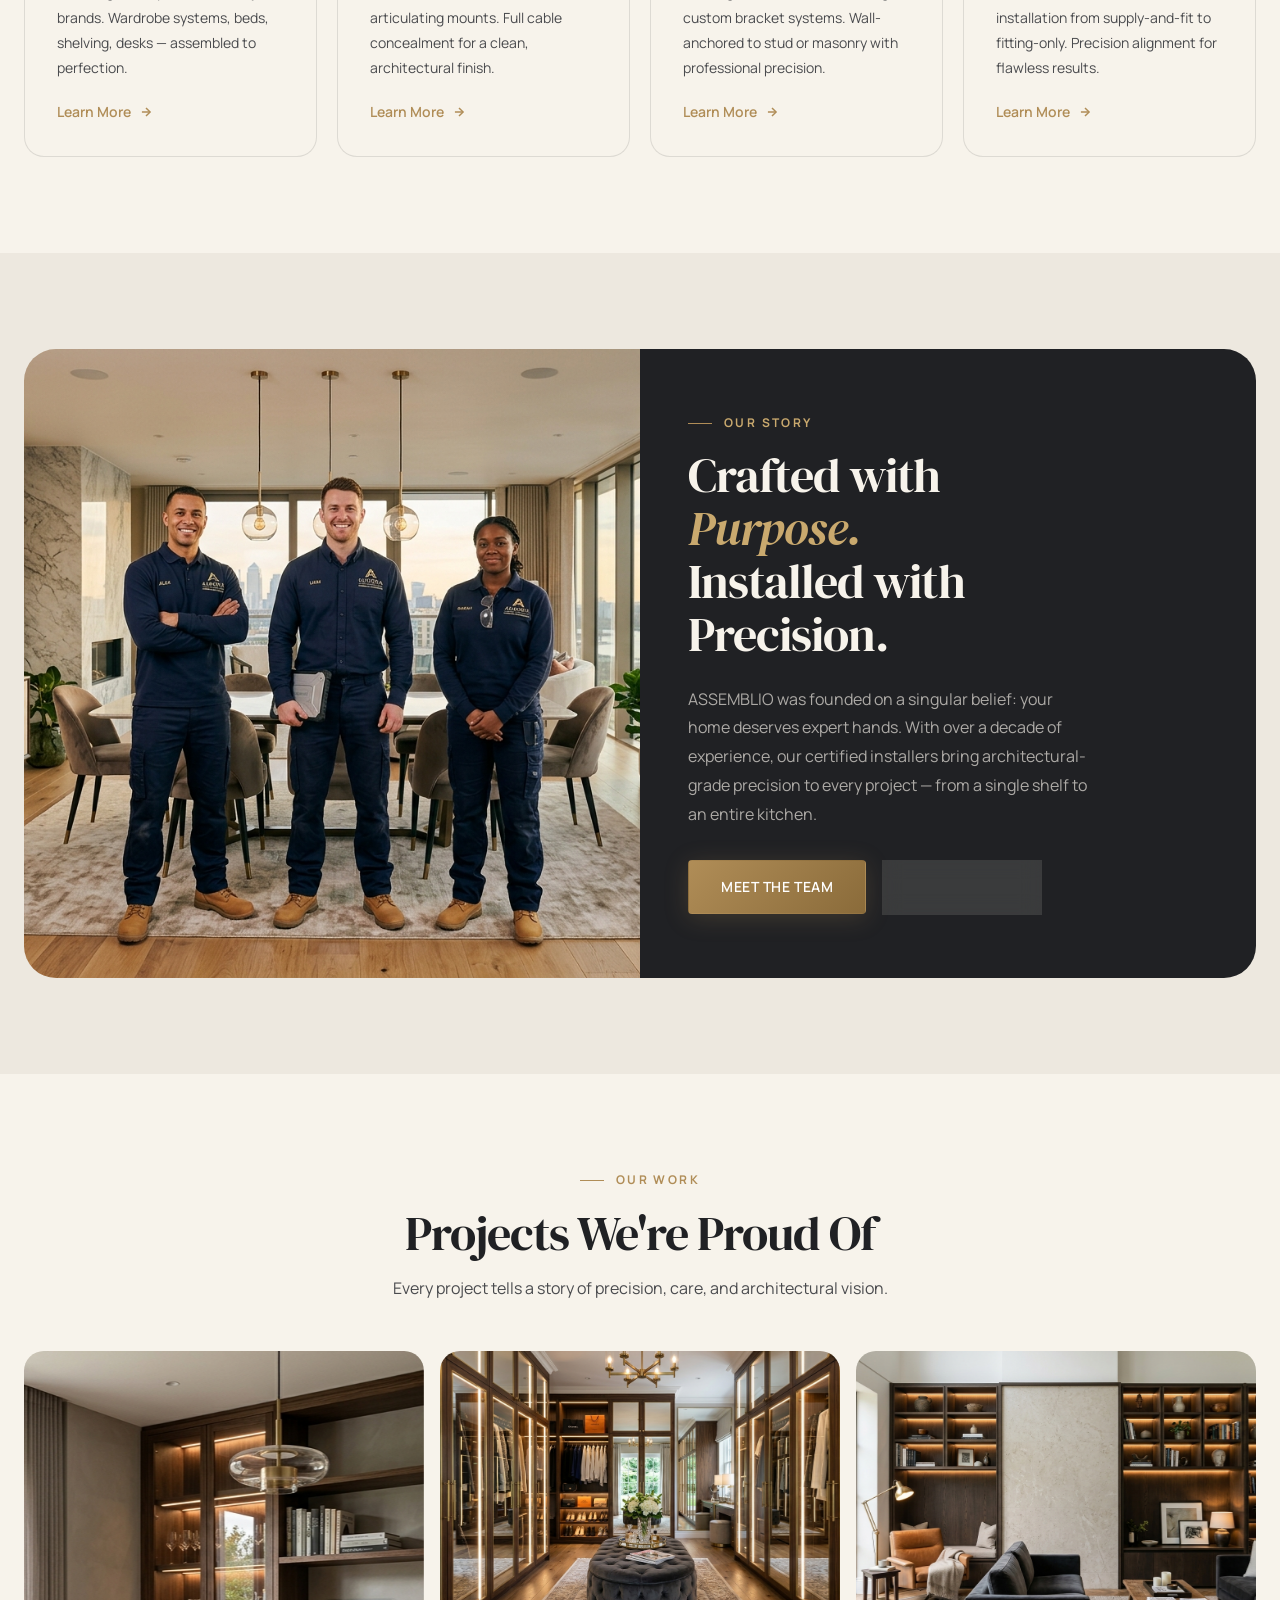
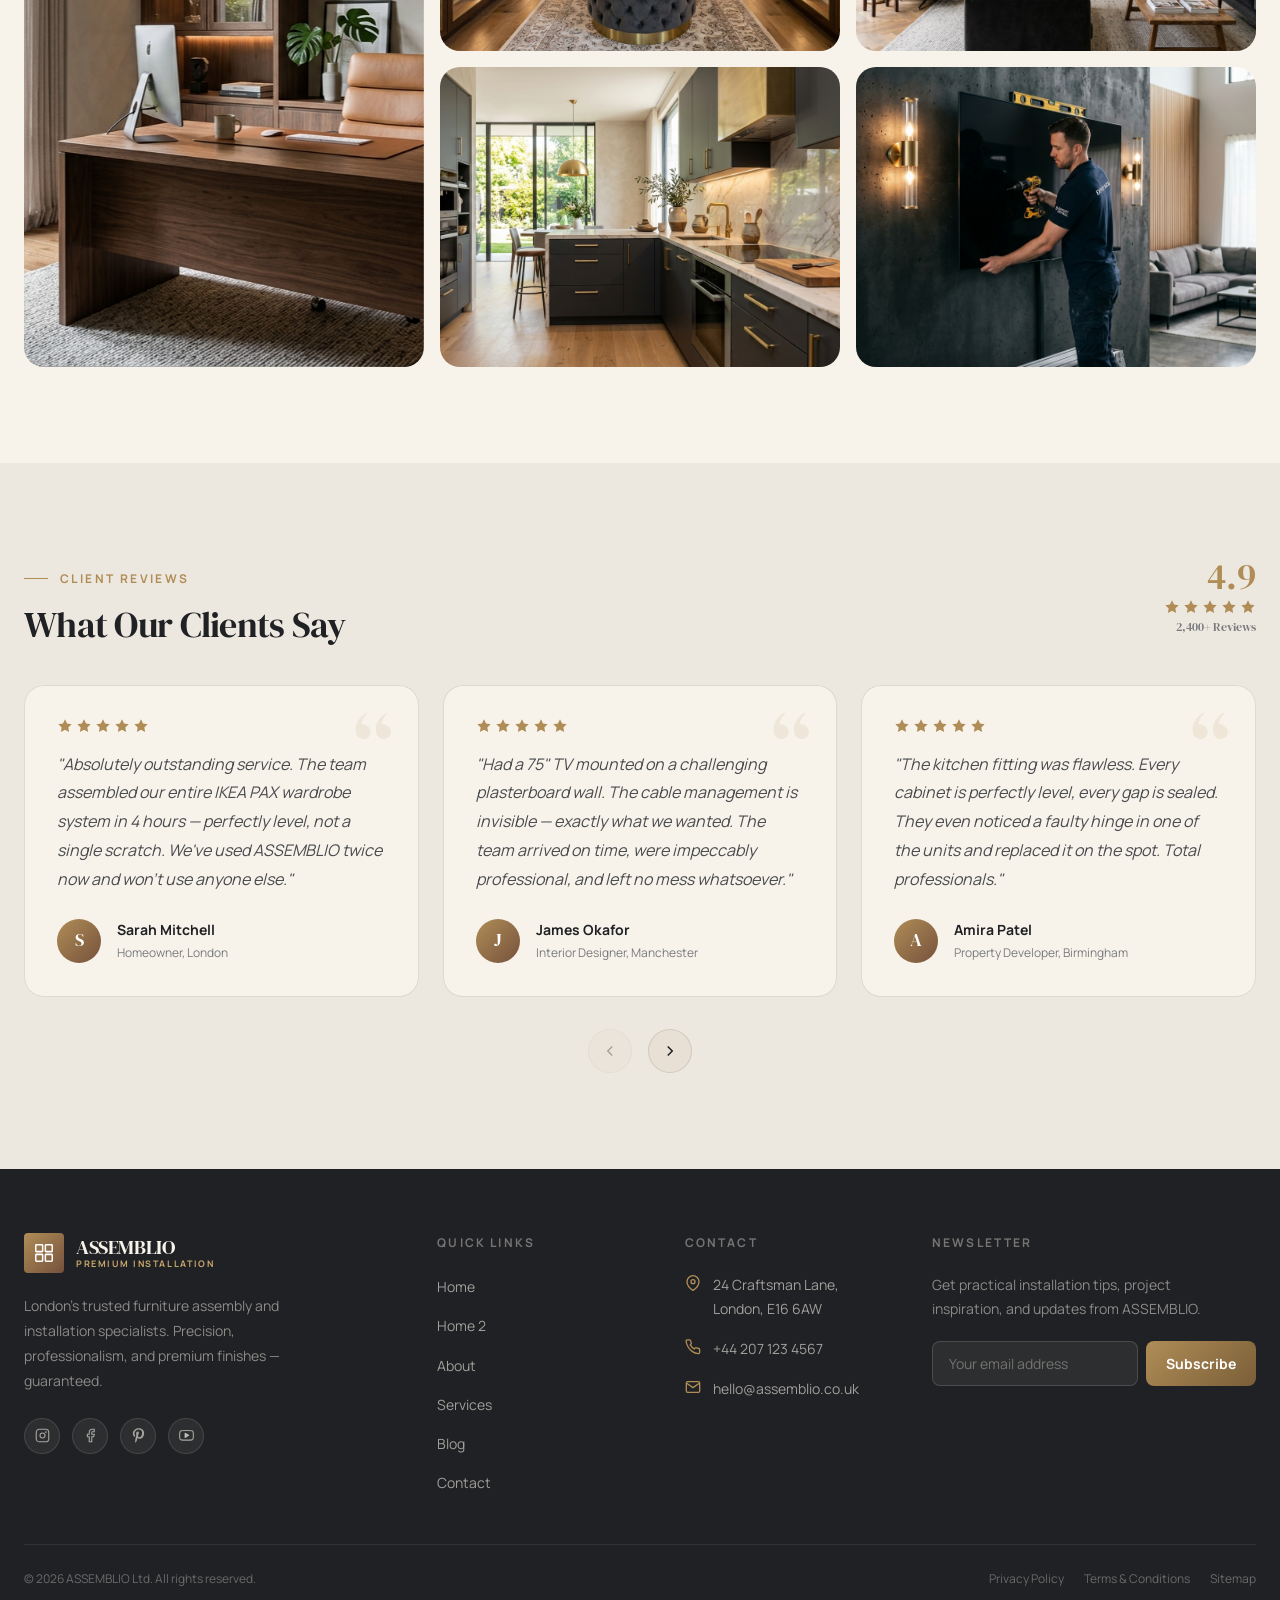
==== commit 504939c9: "res6" ====
--- a/index.html
+++ b/index.html
@@ -128,6 +128,7 @@
     .testimonials-track .testimonial-card {
       width: calc((100% - 2 * var(--space-6)) / 3);
       flex-shrink: 0;
+      height: auto;
     }
 
     .slider-arrow:disabled {
@@ -138,10 +139,11 @@
 
     @media (max-width: 1024px) {
       .services-grid { grid-template-columns: repeat(2, 1fr); }
-      .stats-grid { grid-template-columns: repeat(2, 1fr); }
+      .stats-grid { grid-template-columns: repeat(2, minmax(0, 1fr)); }
       .stat-number { font-size: var(--text-4xl); }
       .stat-divider:nth-child(2) { border-right: none; }
       .stat-divider:nth-child(3) { border-top: 1px solid var(--border); }
+      .stat-divider:nth-child(4) { border-top: 1px solid var(--border); }
       .about-split { grid-template-columns: 1fr; min-height: auto; }
       .about-split-image { aspect-ratio: 16/9; }
       .about-split-content { padding: var(--space-10) var(--space-8); }
@@ -149,7 +151,7 @@
 
     @media (max-width: 768px) {
       .services-grid { grid-template-columns: 1fr; }
-      .stats-grid { grid-template-columns: 1fr 1fr; }
+      .stats-grid { grid-template-columns: repeat(2, minmax(0, 1fr)); }
       .gallery-masonry { grid-template-columns: 1fr 1fr; }
       .gallery-item:nth-child(1) { grid-row: span 1; aspect-ratio: 4/3; }
       .testimonials-track .testimonial-card { width: calc((100% - var(--space-6)) / 2); }
@@ -160,6 +162,12 @@
       .stat-number { font-size: var(--text-3xl); }
       .stat-plus { font-size: var(--text-xl); }
       .testimonials-track .testimonial-card { width: 100%; }
+    }
+
+    @media (max-width: 360px) {
+      .stat-card { padding: var(--space-5); }
+      .stat-number { font-size: var(--text-2xl); }
+      .stat-plus { font-size: var(--text-lg); }
     }
   </style>
 </head>
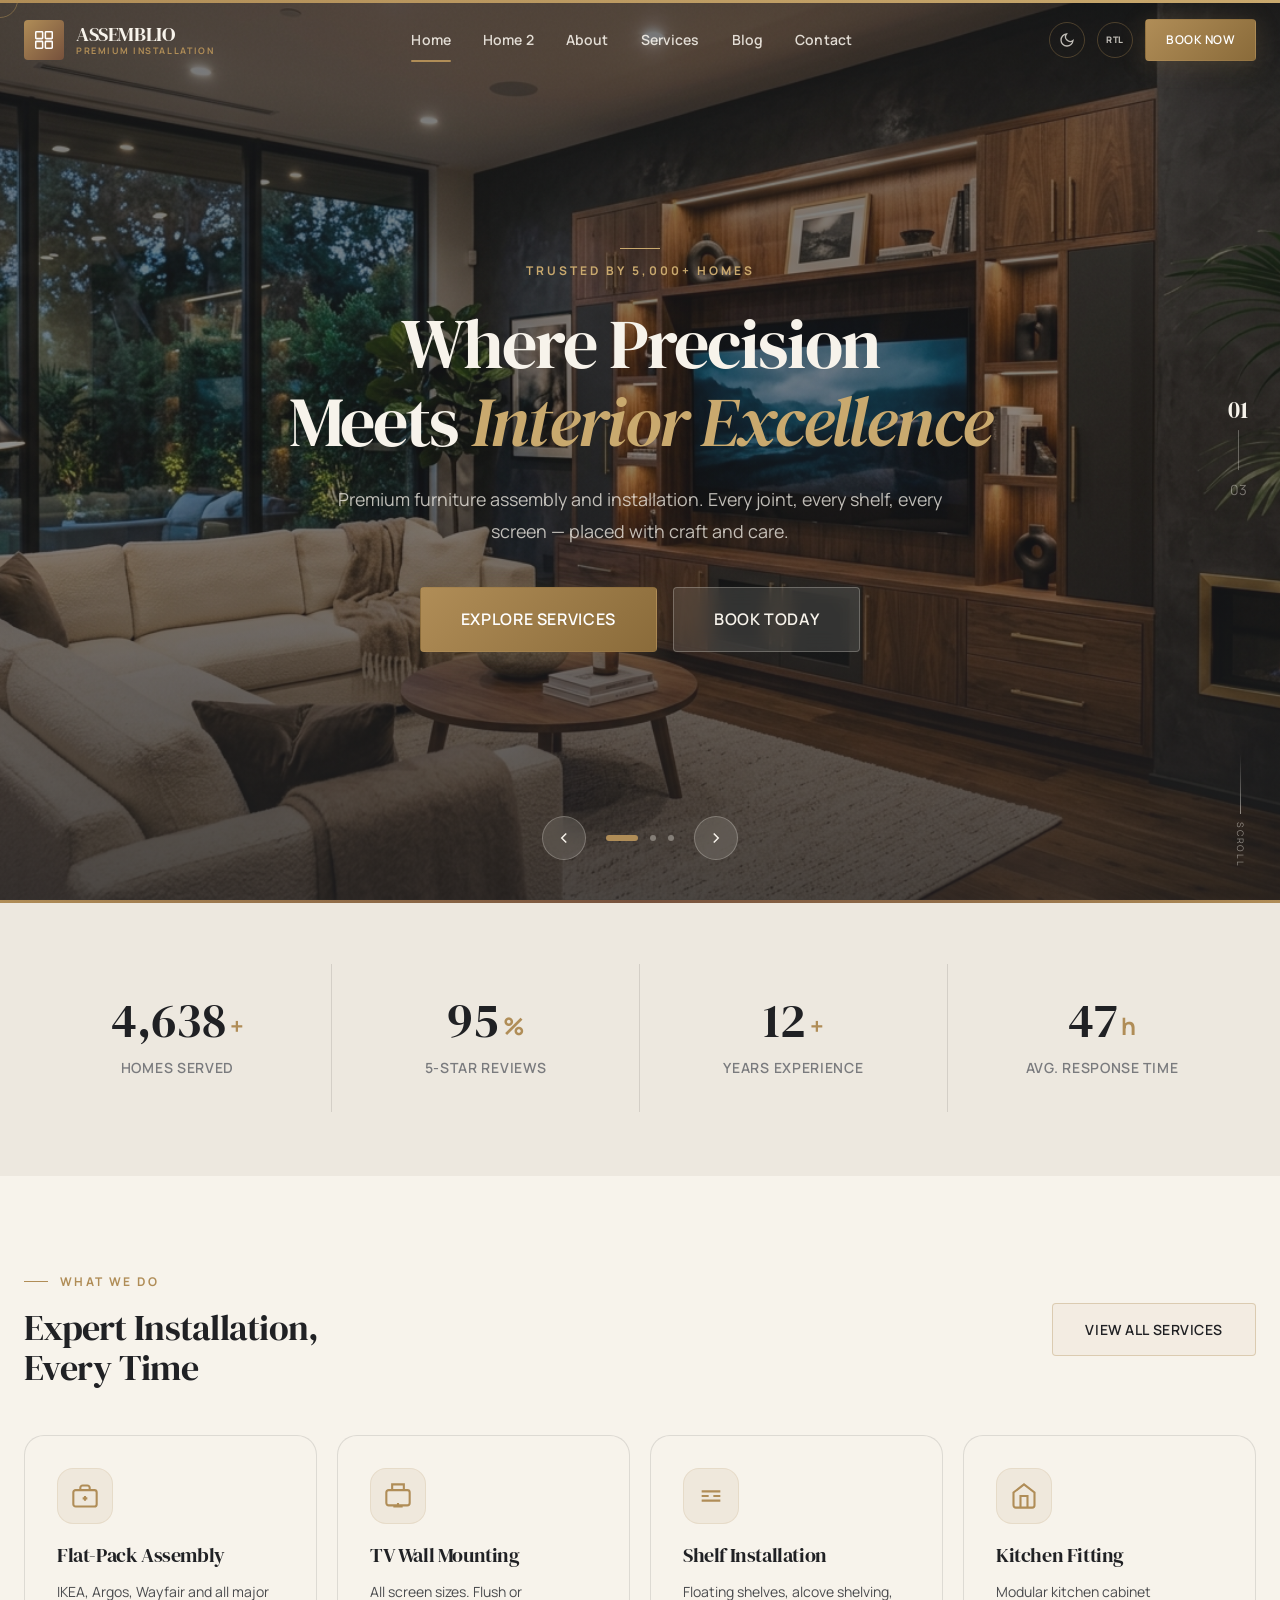
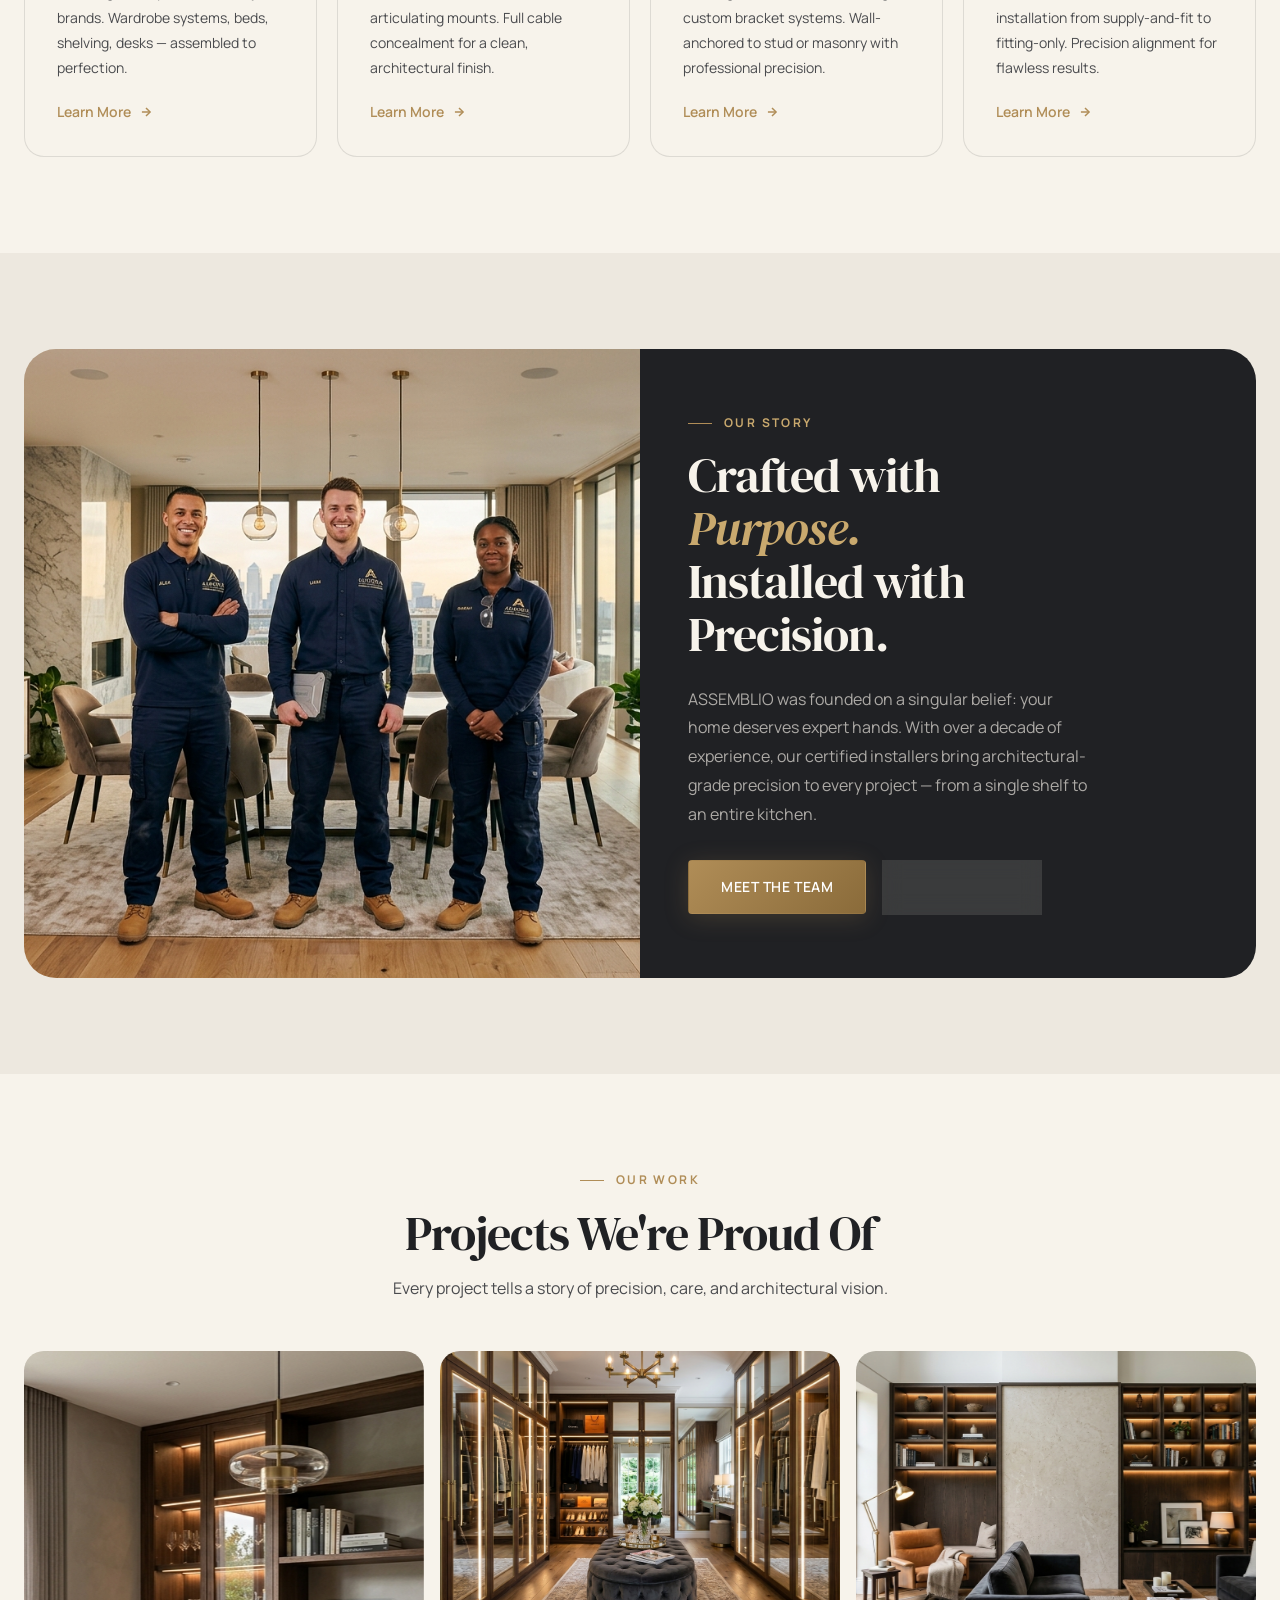
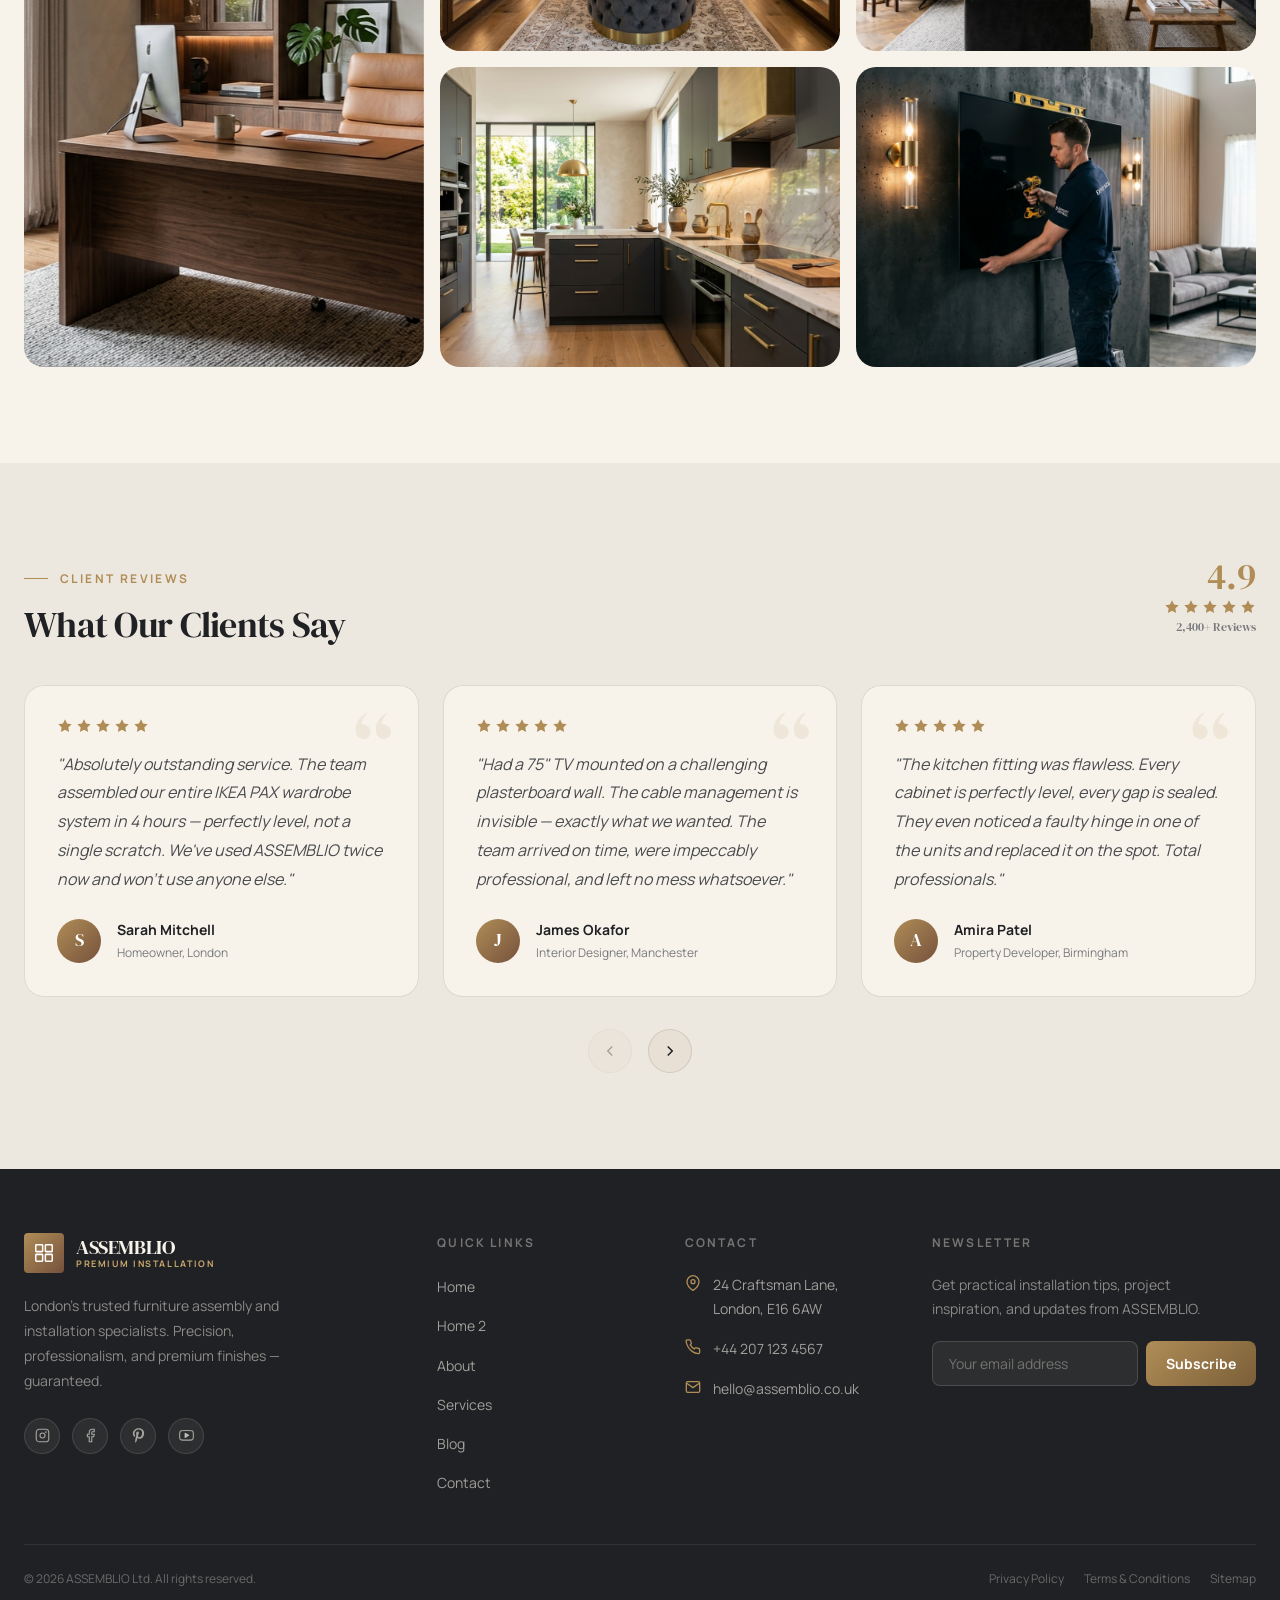
==== commit d751acd5: "2 col" ====
--- a/index.html
+++ b/index.html
@@ -144,9 +144,15 @@
       .stat-divider:nth-child(2) { border-right: none; }
       .stat-divider:nth-child(3) { border-top: 1px solid var(--border); }
       .stat-divider:nth-child(4) { border-top: 1px solid var(--border); }
+      .about-split { grid-template-columns: 1fr 1fr; min-height: 420px; }
+      .about-split-content { padding: var(--space-8) var(--space-6); }
+      .about-split-content h2 { font-size: clamp(1.75rem, 3.2vw, 2.5rem) !important; margin-bottom: var(--space-4) !important; }
+      .about-split-content p { font-size: var(--text-sm) !important; margin-bottom: var(--space-5) !important; }
+    }
+
+    @media (max-width: 640px) {
       .about-split { grid-template-columns: 1fr; min-height: auto; }
       .about-split-image { aspect-ratio: 16/9; }
-      .about-split-content { padding: var(--space-10) var(--space-8); }
     }
 
     @media (max-width: 768px) {
--- a/css/components.css
+++ b/css/components.css
@@ -294,12 +294,17 @@
   right: 0;
   bottom: 0;
   background: var(--bg-primary);
-  z-index: 999;
+  z-index: 1100;
   padding: var(--space-8) var(--space-6);
   display: flex;
   flex-direction: column;
   transform: translateX(100%);
   transition: transform 0.4s var(--ease-smooth);
+  overflow-y: auto;
+  overflow-x: hidden;
+  -webkit-overflow-scrolling: touch;
+  -ms-overflow-style: none;
+  scrollbar-width: none;
 }
 
 [data-theme="dark"] .mobile-menu { background: var(--bg-dark); }
@@ -311,6 +316,7 @@
   align-items: center;
   justify-content: space-between;
   margin-bottom: var(--space-12);
+  flex-shrink: 0;
 }
 
 .mobile-nav-links {
@@ -319,6 +325,10 @@
   gap: var(--space-2);
   flex: 1;
   overflow-y: auto;
+  overflow-x: hidden;
+  -webkit-overflow-scrolling: touch;
+  -ms-overflow-style: none;
+  scrollbar-width: none;
 }
 
 .mobile-nav-link {
@@ -329,15 +339,12 @@
   font-size: var(--text-lg);
   font-family: var(--font-serif);
   color: var(--text-primary);
-  border-radius: var(--radius-lg);
-  border: 1px solid var(--border-light);
   transition: all var(--transition-fast);
 }
 
 .mobile-nav-link:hover {
   background: rgba(176,141,87,0.08);
   color: var(--brass);
-  border-color: rgba(176,141,87,0.2);
   transform: translateX(4px);
 }
 
@@ -1710,15 +1717,15 @@
 .scroll-top svg { width:20px; height:20px; }
 
 /* ─── MOBILE MENU ─── */
-.mobile-menu { position:fixed; inset:0; z-index:1100; background:var(--graphite); display:flex; flex-direction:column; padding:var(--space-6); transform:translateX(100%); transition:transform 0.4s var(--ease-smooth); }
+.mobile-menu { position:fixed; inset:0; z-index:1100; background:var(--graphite); display:flex; flex-direction:column; padding:var(--space-6); transform:translateX(100%); transition:transform 0.4s var(--ease-smooth); overflow-y:auto; overflow-x:hidden; -webkit-overflow-scrolling:touch; -ms-overflow-style:none; scrollbar-width:none; }
 .mobile-menu.open { transform:translateX(0); }
-.mobile-menu-header { display:flex; align-items:center; justify-content:space-between; padding-bottom:var(--space-8); border-bottom:1px solid rgba(247,243,235,0.08); margin-bottom:var(--space-8); }
-.mobile-nav-links { display:flex; flex-direction:column; gap:0; flex:1; }
+.mobile-menu-header { display:flex; align-items:center; justify-content:space-between; padding-bottom:var(--space-8); border-bottom:1px solid rgba(247,243,235,0.08); margin-bottom:var(--space-8); flex-shrink:0; }
+.mobile-nav-links { display:flex; flex-direction:column; gap:0; flex:1; overflow-y:auto; overflow-x:hidden; -webkit-overflow-scrolling:touch; -ms-overflow-style:none; scrollbar-width:none; }
 .mobile-nav-link { display:flex; align-items:center; justify-content:space-between; padding:var(--space-5) 0; border-bottom:1px solid rgba(247,243,235,0.06); font-family:var(--font-serif); font-size:var(--text-2xl); color:rgba(247,243,235,0.8); text-decoration:none; transition:color 0.2s; }
 .mobile-nav-link:hover { color:var(--brass-light); }
 .mobile-nav-link svg { color:rgba(247,243,235,0.3); transition:color 0.2s; }
 .mobile-nav-link:hover svg { color:var(--brass); }
-.mobile-menu-footer { padding-top:var(--space-8); border-top:1px solid rgba(247,243,235,0.08); }
+.mobile-menu-footer { padding-top:var(--space-8); border-top:1px solid rgba(247,243,235,0.08); flex-shrink:0; }
 
 /* ─── HAMBURGER ─── */
 .hamburger { display:none; flex-direction:column; gap:5px; cursor:pointer; background:none; border:none; padding:var(--space-2); border-radius:var(--radius-md); }
@@ -1881,7 +1888,6 @@
 
 
 /* ─── EXTRA HELPERS ─── */
-.slider-prev, .slider-next { }
 .btn-text { display: inline-flex; align-items: center; }
 .sitemap-category {
   background: var(--bg-secondary);
@@ -1920,3 +1926,64 @@
   .text-8xl { font-size: var(--text-5xl); }
 }
 
+/* ─── HAMBURGER ICON: ADAPTIVE CONTRAST ─── */
+.hamburger { color: var(--text-primary); }
+.navbar.transparent .hamburger,
+.navbar-dark .hamburger { color: var(--ivory); }
+[data-theme="light"] .navbar.scrolled .hamburger,
+[data-theme="light"] .navbar.transparent.scrolled .hamburger,
+[data-theme="light"] .navbar-dark.scrolled .hamburger { color: var(--text-primary); }
+[data-theme="light"] .navbar.transparent.scrolled .hamburger span { background: var(--text-primary); }
+[data-theme="dark"] .navbar.transparent .hamburger,
+[data-theme="dark"] .navbar-dark .hamburger { color: rgba(247,243,235,0.85); }
+
+/* ─── MOBILE MENU: HIDE ON DESKTOP ─── */
+@media (min-width: 1025px) {
+  .mobile-menu { display: none; }
+}
+
+/* ─── MOBILE MENU: ALWAYS-DARK PANEL, FORCE IVORY CONTENT ─── */
+.mobile-menu .navbar-logo .logo-name { color: var(--ivory); }
+.mobile-menu .navbar-logo .logo-tagline { color: var(--brass); }
+.mobile-menu .nav-icon-btn { color: rgba(247,243,235,0.7); border-color: rgba(176,141,87,0.35); }
+.mobile-menu .nav-icon-btn:hover { color: var(--brass-light); background: rgba(176,141,87,0.12); border-color: rgba(176,141,87,0.5); }
+.mobile-menu .mobile-nav-link { color: rgba(247,243,235,0.85); }
+.mobile-menu .mobile-nav-link:hover { color: var(--brass-light); background: rgba(176,141,87,0.12); }
+
+/* ─── HIDE SCROLLBARS & PREVENT BACKGROUND SCROLL FOR MOBILE MENU ─── */
+.mobile-menu,
+.mobile-menu *,
+.mobile-nav-links,
+.mobile-nav-links * {
+  -ms-overflow-style: none !important;
+  scrollbar-width: none !important;
+  overscroll-behavior: contain;
+}
+
+.mobile-menu::-webkit-scrollbar,
+.mobile-menu *::-webkit-scrollbar,
+.mobile-nav-links::-webkit-scrollbar,
+.mobile-nav-links *::-webkit-scrollbar {
+  display: none !important;
+  width: 0 !important;
+  height: 0 !important;
+  background: transparent !important;
+}
+
+html.mobile-menu-open,
+body.mobile-menu-open {
+  overflow: hidden !important;
+  height: 100vh !important;
+  height: 100dvh !important;
+  touch-action: none;
+  -ms-overflow-style: none !important;
+  scrollbar-width: none !important;
+}
+
+html.mobile-menu-open::-webkit-scrollbar,
+body.mobile-menu-open::-webkit-scrollbar {
+  display: none !important;
+  width: 0 !important;
+  height: 0 !important;
+}
+
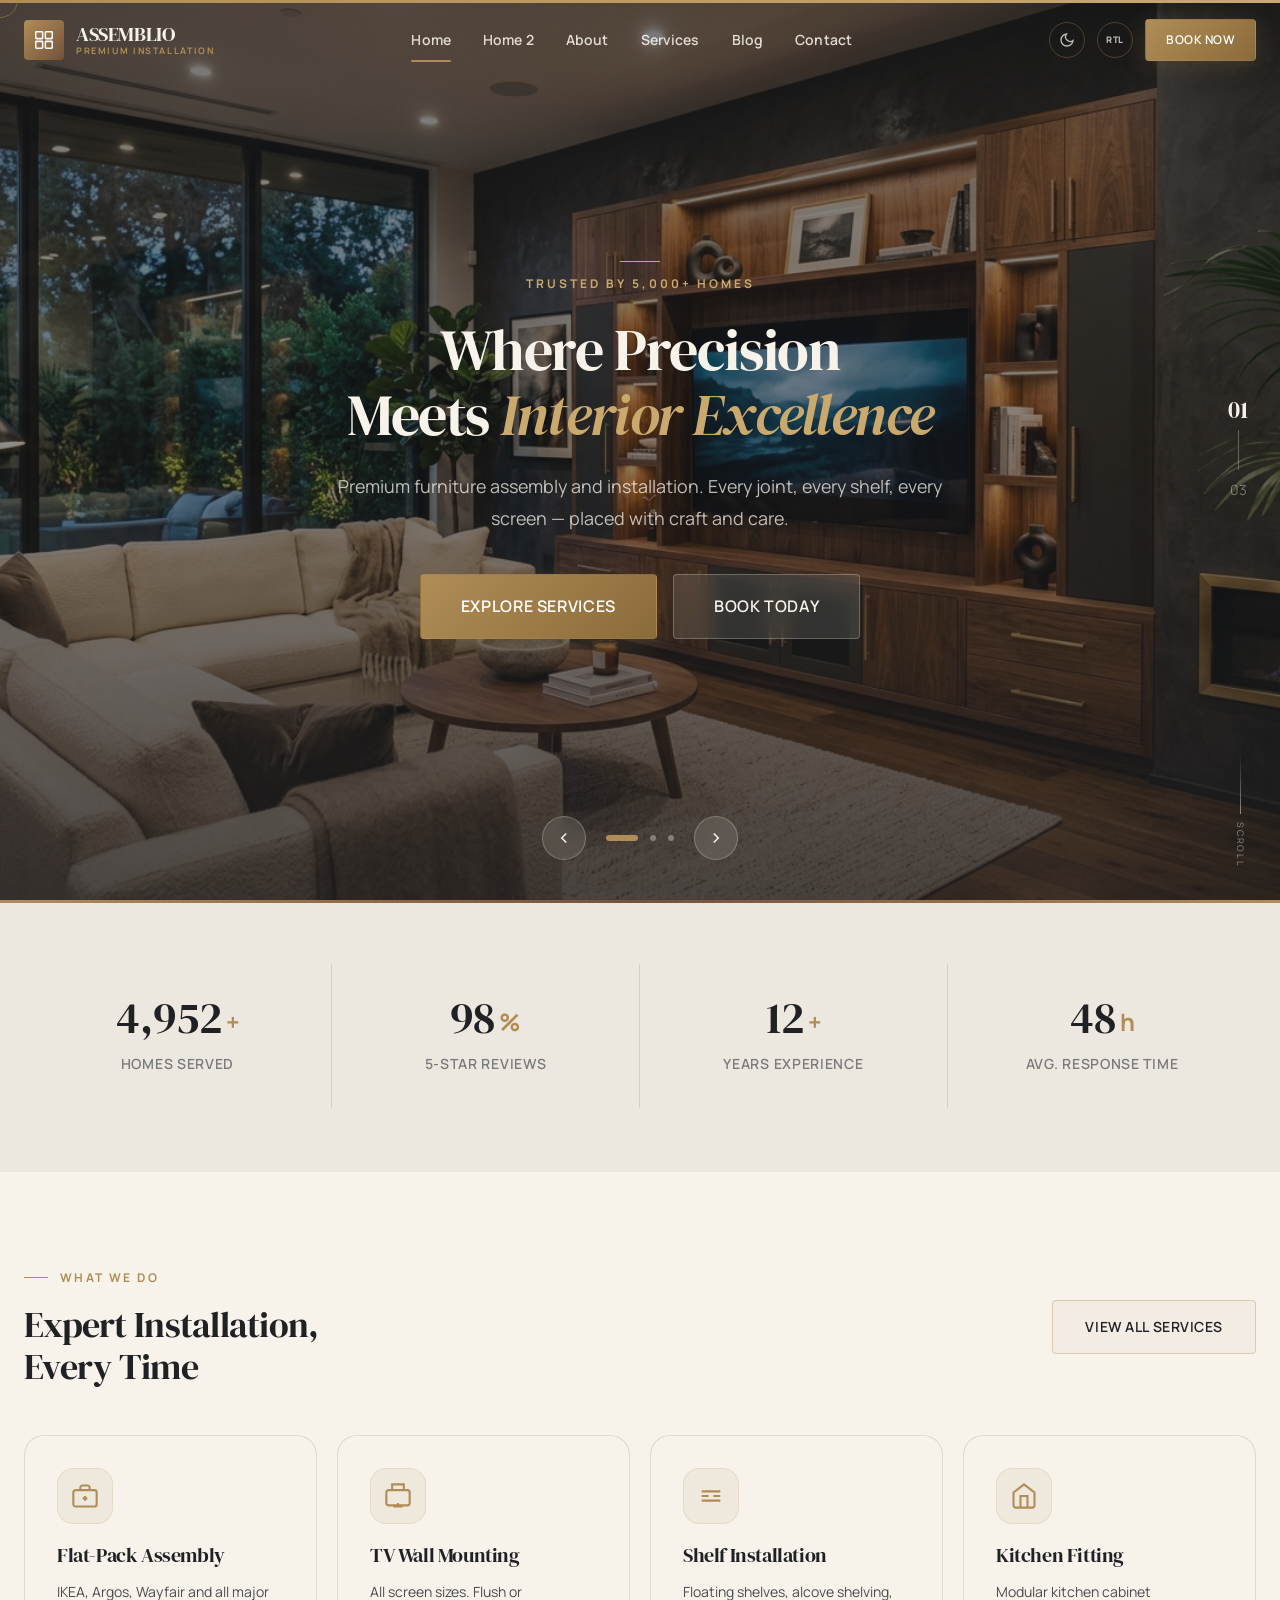
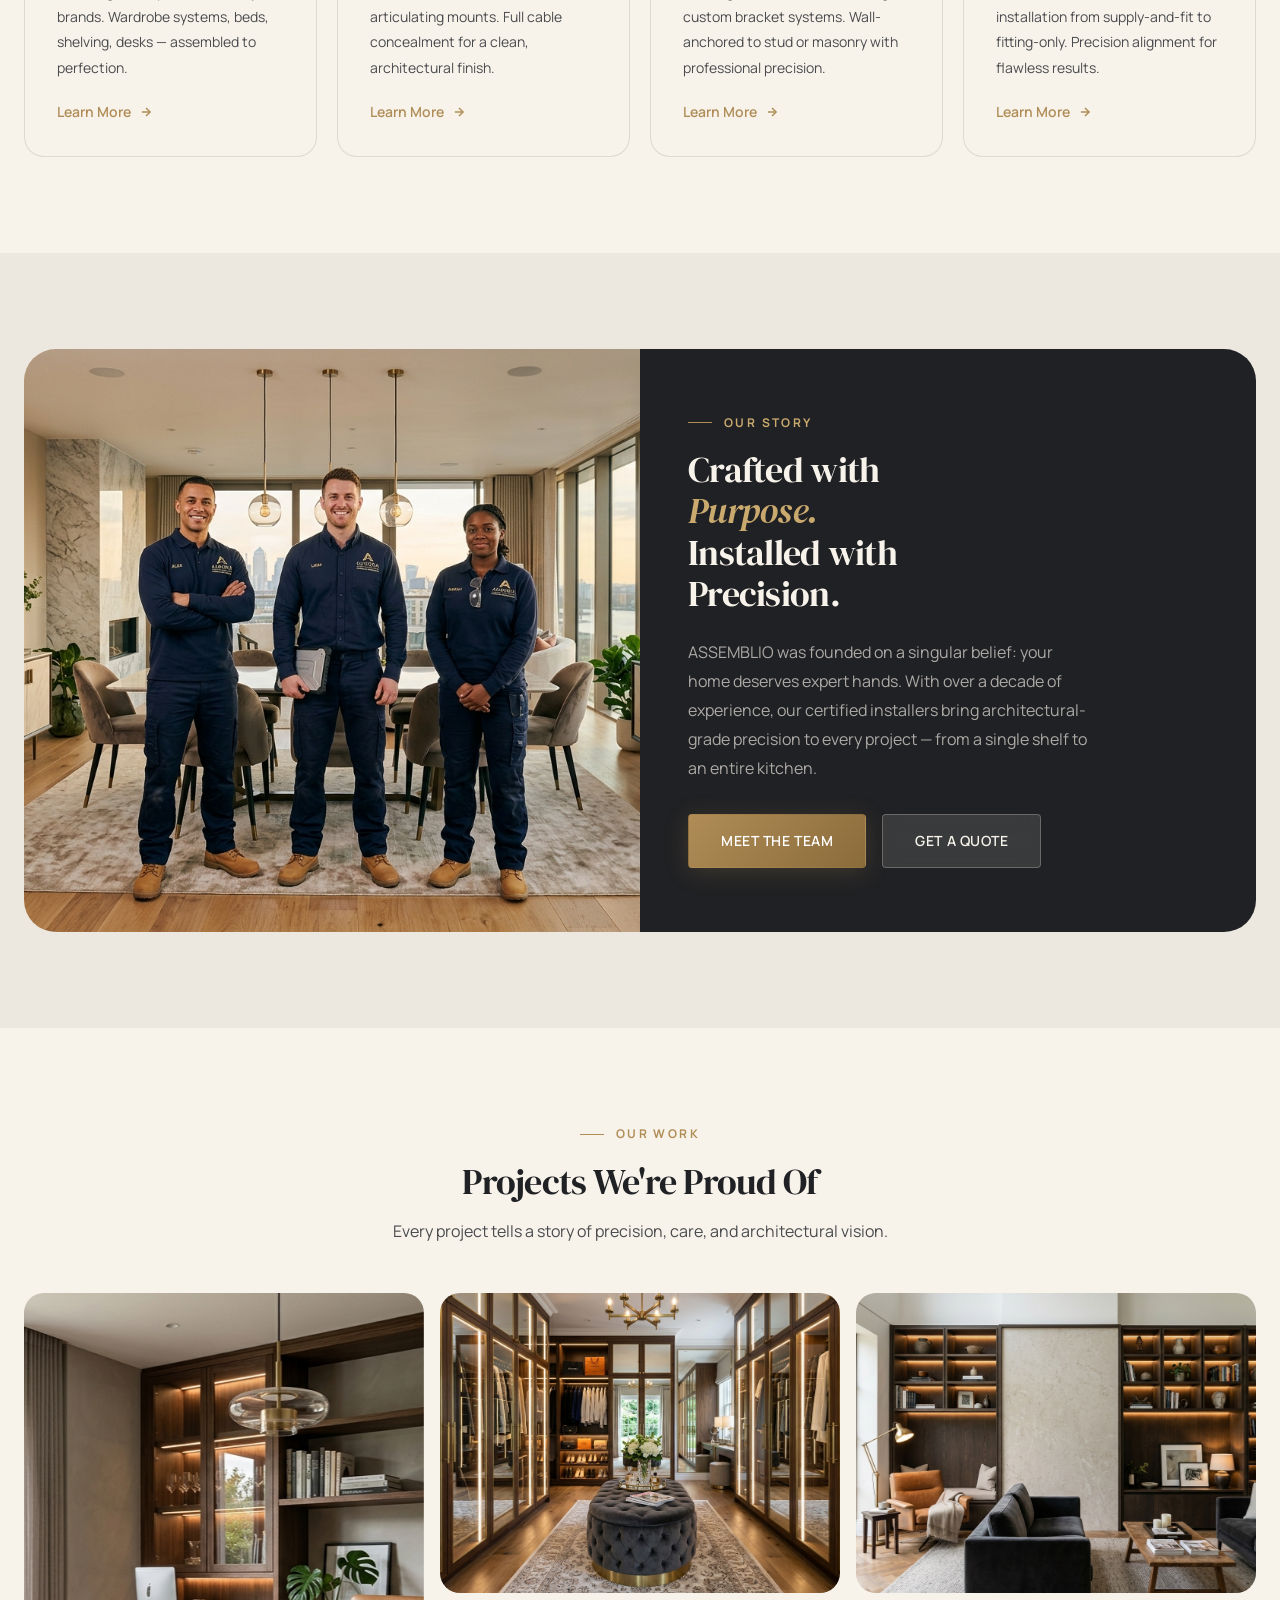
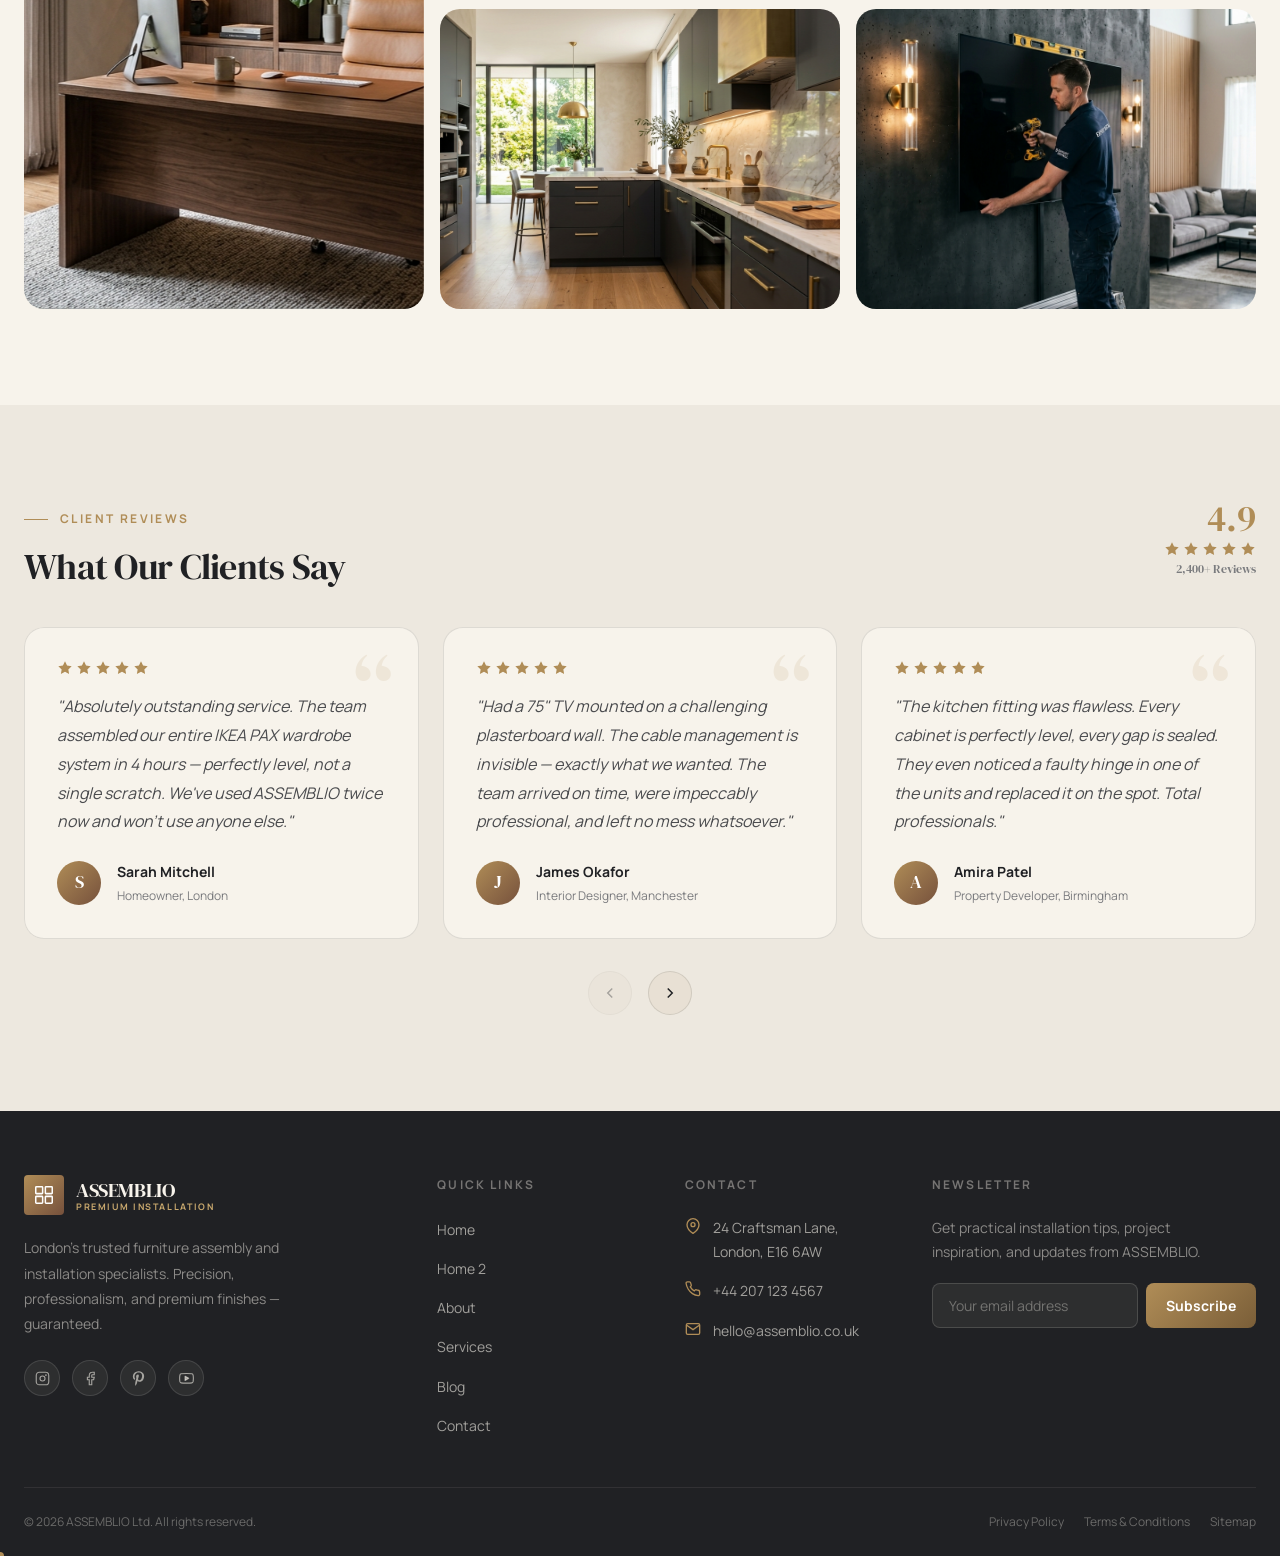
==== commit a8b6763c: "size" ====
--- a/index.html
+++ b/index.html
@@ -459,7 +459,7 @@
           </div>
           <div class="about-split-content">
             <div class="section-label" style="color:var(--brass-light);">Our Story</div>
-            <h2 id="about-teaser-heading" class="text-5xl text-inverse" style="margin-bottom:var(--space-6);">
+            <h2 id="about-teaser-heading" class="text-4xl text-inverse" style="margin-bottom:var(--space-6);">
               Crafted with<br><em style="color:var(--brass-light);">Purpose.</em><br>Installed with<br>Precision.
             </h2>
             <p style="color:rgba(247,243,235,0.65);font-size:var(--text-base);line-height:1.8;margin-bottom:var(--space-8);max-width:400px;">
@@ -481,7 +481,7 @@
       <div class="container">
         <div class="text-center" style="margin-bottom:var(--space-12);">
           <div class="section-label" style="justify-content:center;" data-reveal="up">Our Work</div>
-          <h2 id="gallery-heading" class="text-5xl" data-reveal="up" data-delay="100">Projects We're Proud Of</h2>
+          <h2 id="gallery-heading" class="text-4xl" data-reveal="up" data-delay="100">Projects We're Proud Of</h2>
           <p class="text-secondary" style="max-width:500px;margin:var(--space-4) auto 0;" data-reveal="up" data-delay="200">Every project tells a story of precision, care, and architectural vision.</p>
         </div>
 
--- a/css/style.css
+++ b/css/style.css
@@ -69,10 +69,10 @@
   --text-2xl:    1.5rem;
   --text-3xl:    1.875rem;
   --text-4xl:    2.25rem;
-  --text-5xl:    3rem;
-  --text-6xl:    3.75rem;
-  --text-7xl:    4.5rem;
-  --text-8xl:    6rem;
+  --text-5xl:    2.75rem;
+  --text-6xl:    3.25rem;
+  --text-7xl:    3.75rem;
+  --text-8xl:    4.5rem;
 
   /* Border Radius */
   --radius-sm:  4px;
@@ -513,6 +513,7 @@
   .grid-4 { grid-template-columns: repeat(2, 1fr); }
   .text-7xl { font-size: var(--text-5xl); }
   .text-6xl { font-size: var(--text-4xl); }
+  .text-5xl { font-size: var(--text-4xl); }
 }
 
 @media (max-width: 768px) {
@@ -523,13 +524,18 @@
   .container, .container-xl { padding-left: var(--space-5); padding-right: var(--space-5); }
   .grid-2, .grid-3, .grid-4 { grid-template-columns: 1fr; }
   .section { padding-top: var(--space-12); padding-bottom: var(--space-12); }
+  .text-4xl { font-size: var(--text-3xl); }
   .text-5xl { font-size: var(--text-3xl); }
   .text-6xl { font-size: var(--text-4xl); }
+  .text-7xl { font-size: var(--text-4xl); }
   .text-8xl { font-size: var(--text-5xl); }
 }
 
 @media (max-width: 480px) {
   .container, .container-xl { padding-left: var(--space-4); padding-right: var(--space-4); }
+  .text-3xl { font-size: var(--text-2xl); }
+  .text-4xl { font-size: var(--text-2xl); }
+  .text-5xl { font-size: var(--text-3xl); }
 }
 
 /* ─── PRINT ─── */
--- a/css/components.css
+++ b/css/components.css
@@ -1828,11 +1828,11 @@
 .text-lg  { font-size:var(--text-lg); }
 .text-xl  { font-size:var(--text-xl); }
 .text-2xl { font-size:var(--text-2xl); }
-.text-3xl { font-size:var(--text-3xl); }
-.text-4xl { font-size:var(--text-4xl); font-family:var(--font-serif); line-height:1.1; }
-.text-5xl { font-size:var(--text-5xl); font-family:var(--font-serif); line-height:1.1; }
-.text-6xl { font-size:var(--text-6xl); font-family:var(--font-serif); line-height:1.05; }
-.text-7xl { font-size:var(--text-7xl); font-family:var(--font-serif); line-height:1.0; }
+.text-3xl { font-size:var(--text-3xl); font-family:var(--font-serif); line-height:1.2; }
+.text-4xl { font-size:var(--text-4xl); font-family:var(--font-serif); line-height:1.15; }
+.text-5xl { font-size:var(--text-5xl); font-family:var(--font-serif); line-height:1.12; }
+.text-6xl { font-size:var(--text-6xl); font-family:var(--font-serif); line-height:1.08; }
+.text-7xl { font-size:var(--text-7xl); font-family:var(--font-serif); line-height:1.05; }
 .text-primary   { color:var(--text-primary); }
 .text-secondary { color:var(--text-secondary); }
 .text-muted     { color:var(--text-muted); }
--- a/css/animations.css
+++ b/css/animations.css
@@ -123,9 +123,9 @@
 
 .hero-title {
   font-family: var(--font-serif);
-  font-size: clamp(2.5rem, 5.5vw, 5rem);
-  line-height: 1.1;
-  letter-spacing: -0.03em;
+  font-size: clamp(2.25rem, 4.5vw, 3.85rem);
+  line-height: 1.12;
+  letter-spacing: -0.025em;
   color: var(--ivory);
   max-width: 900px;
   margin: 0 auto var(--space-6);
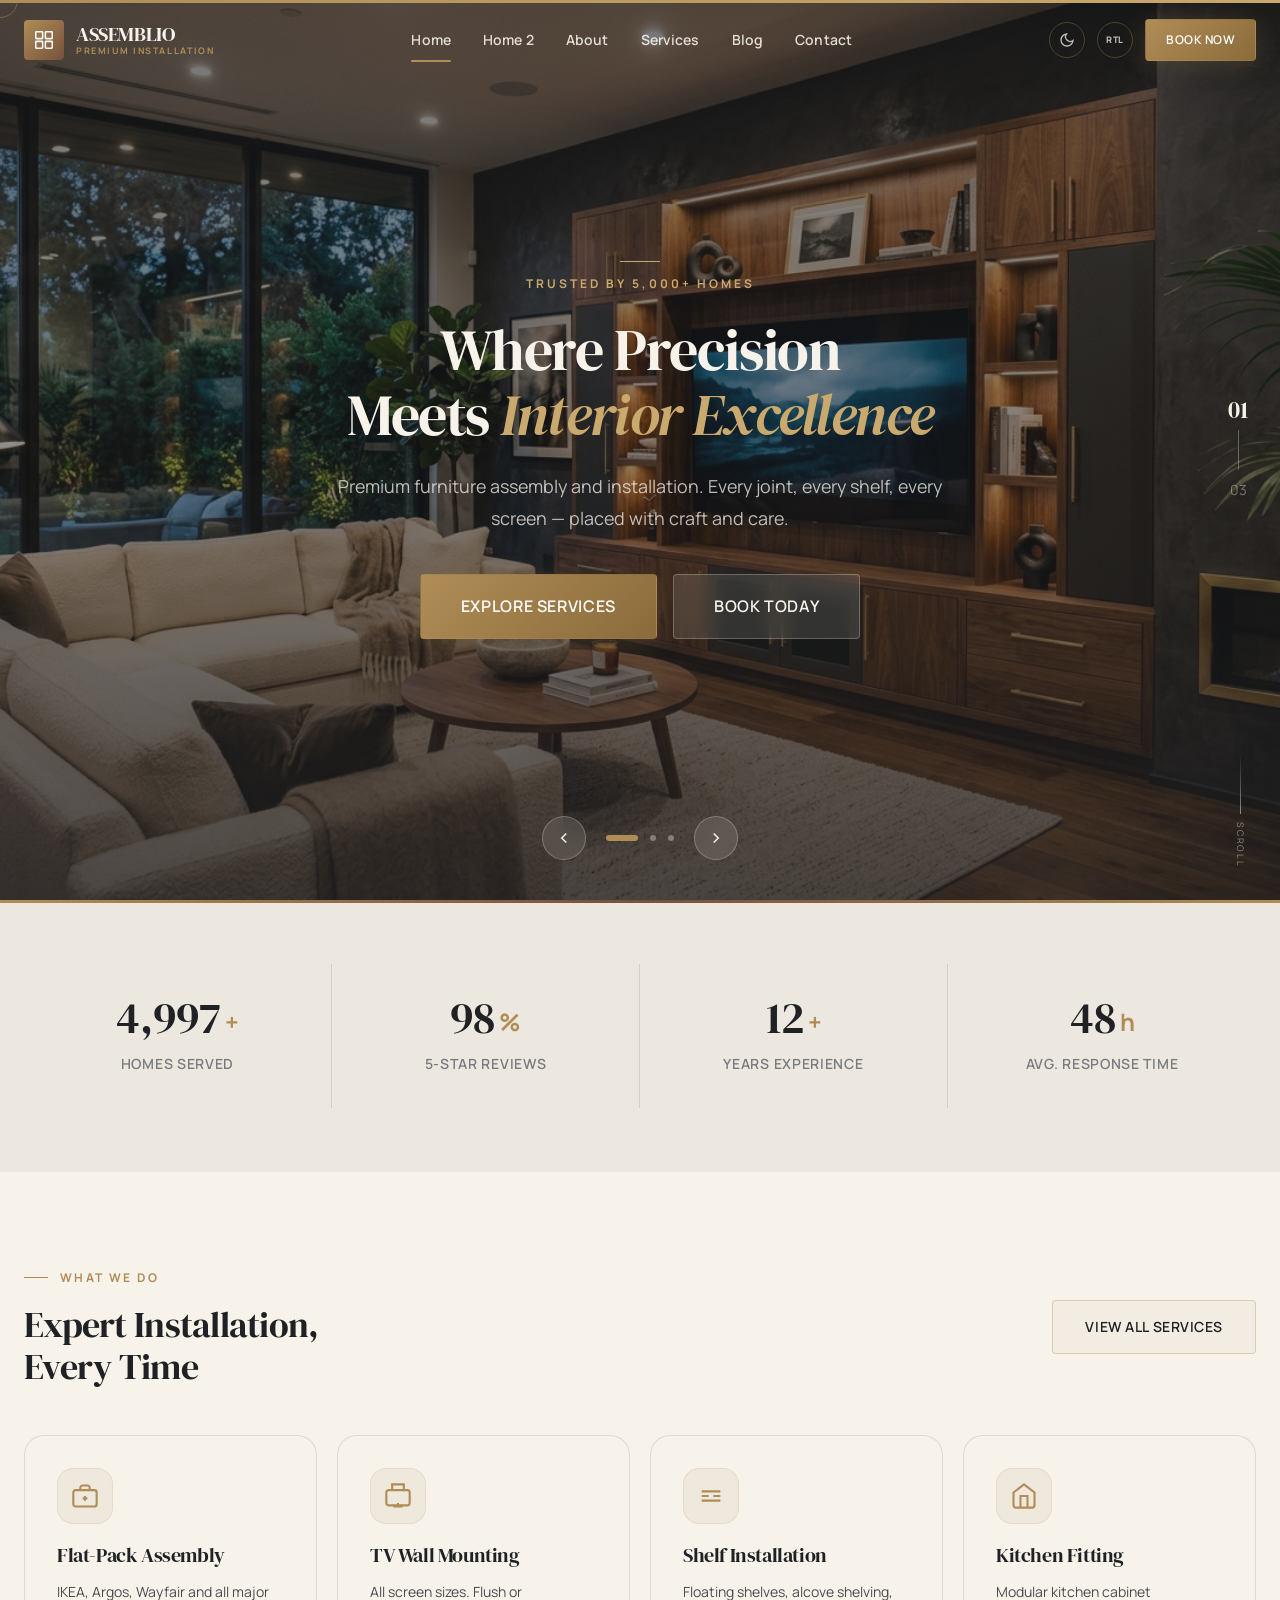
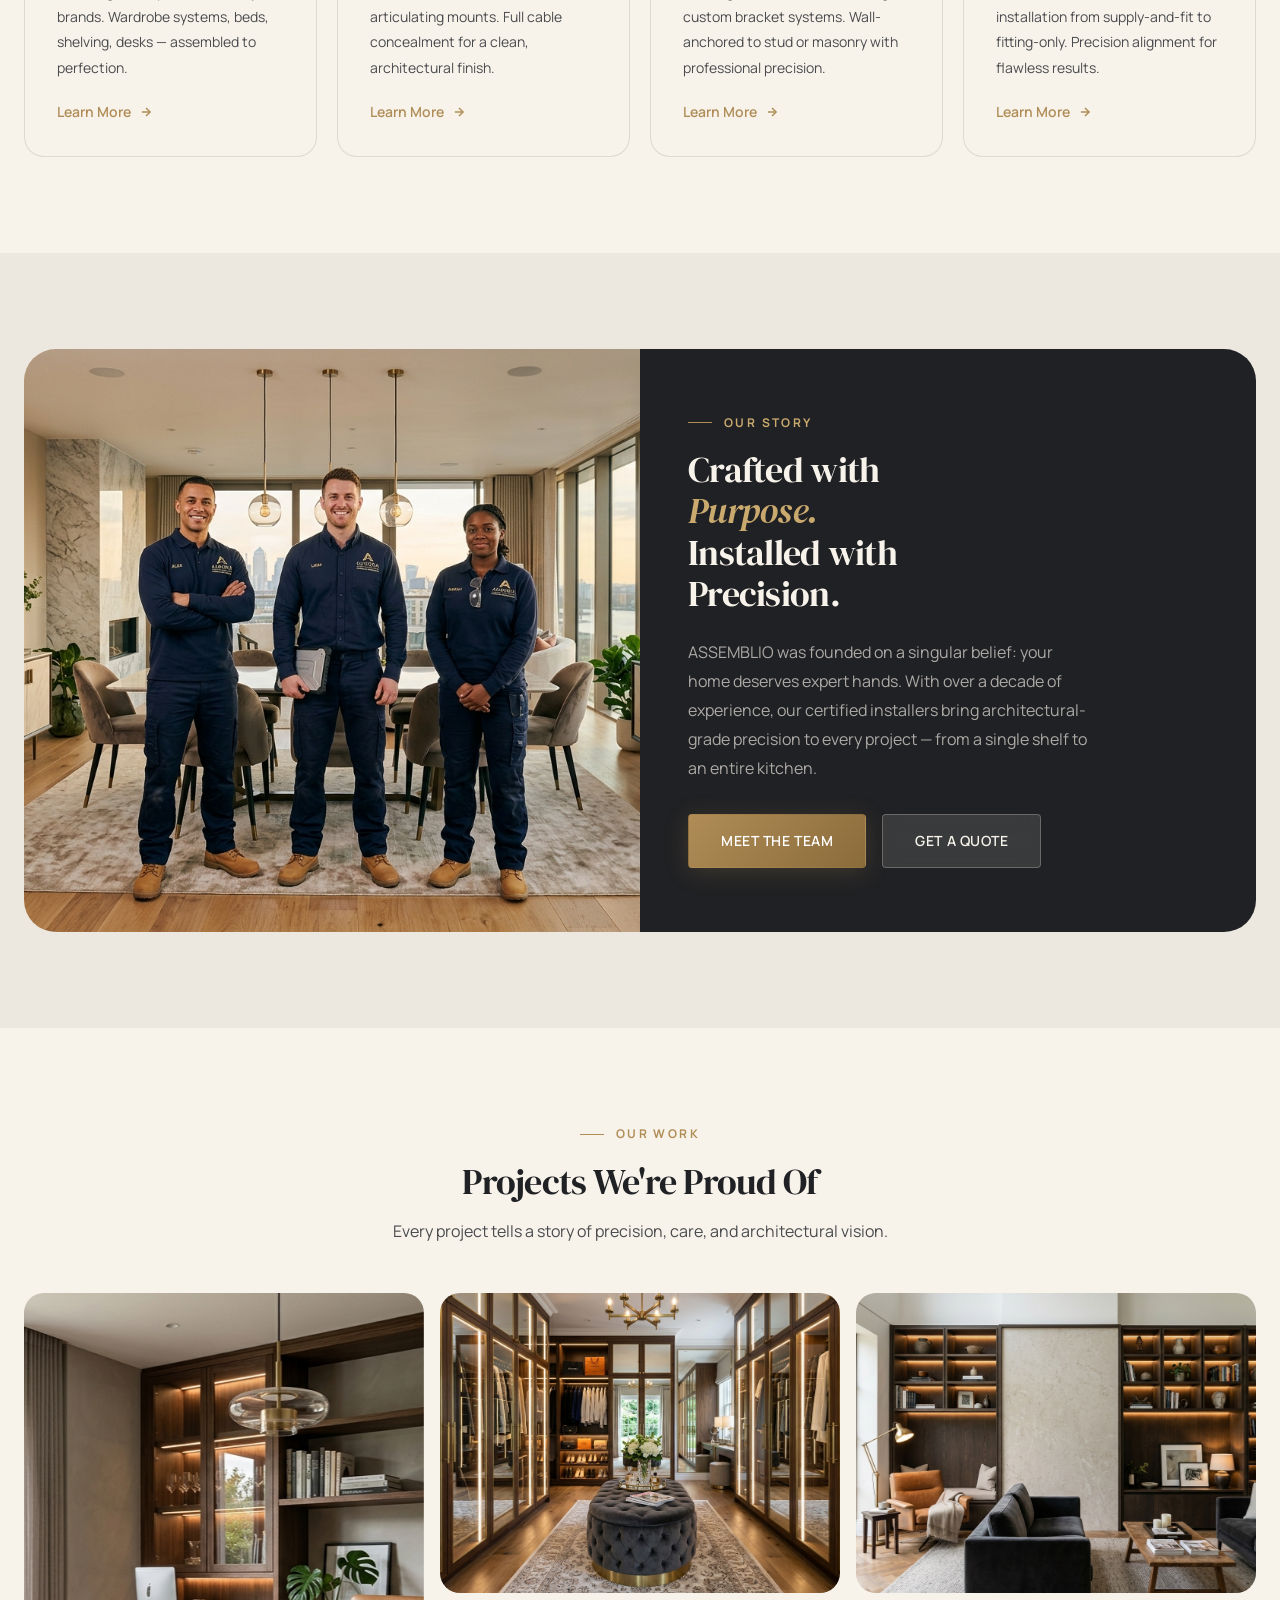
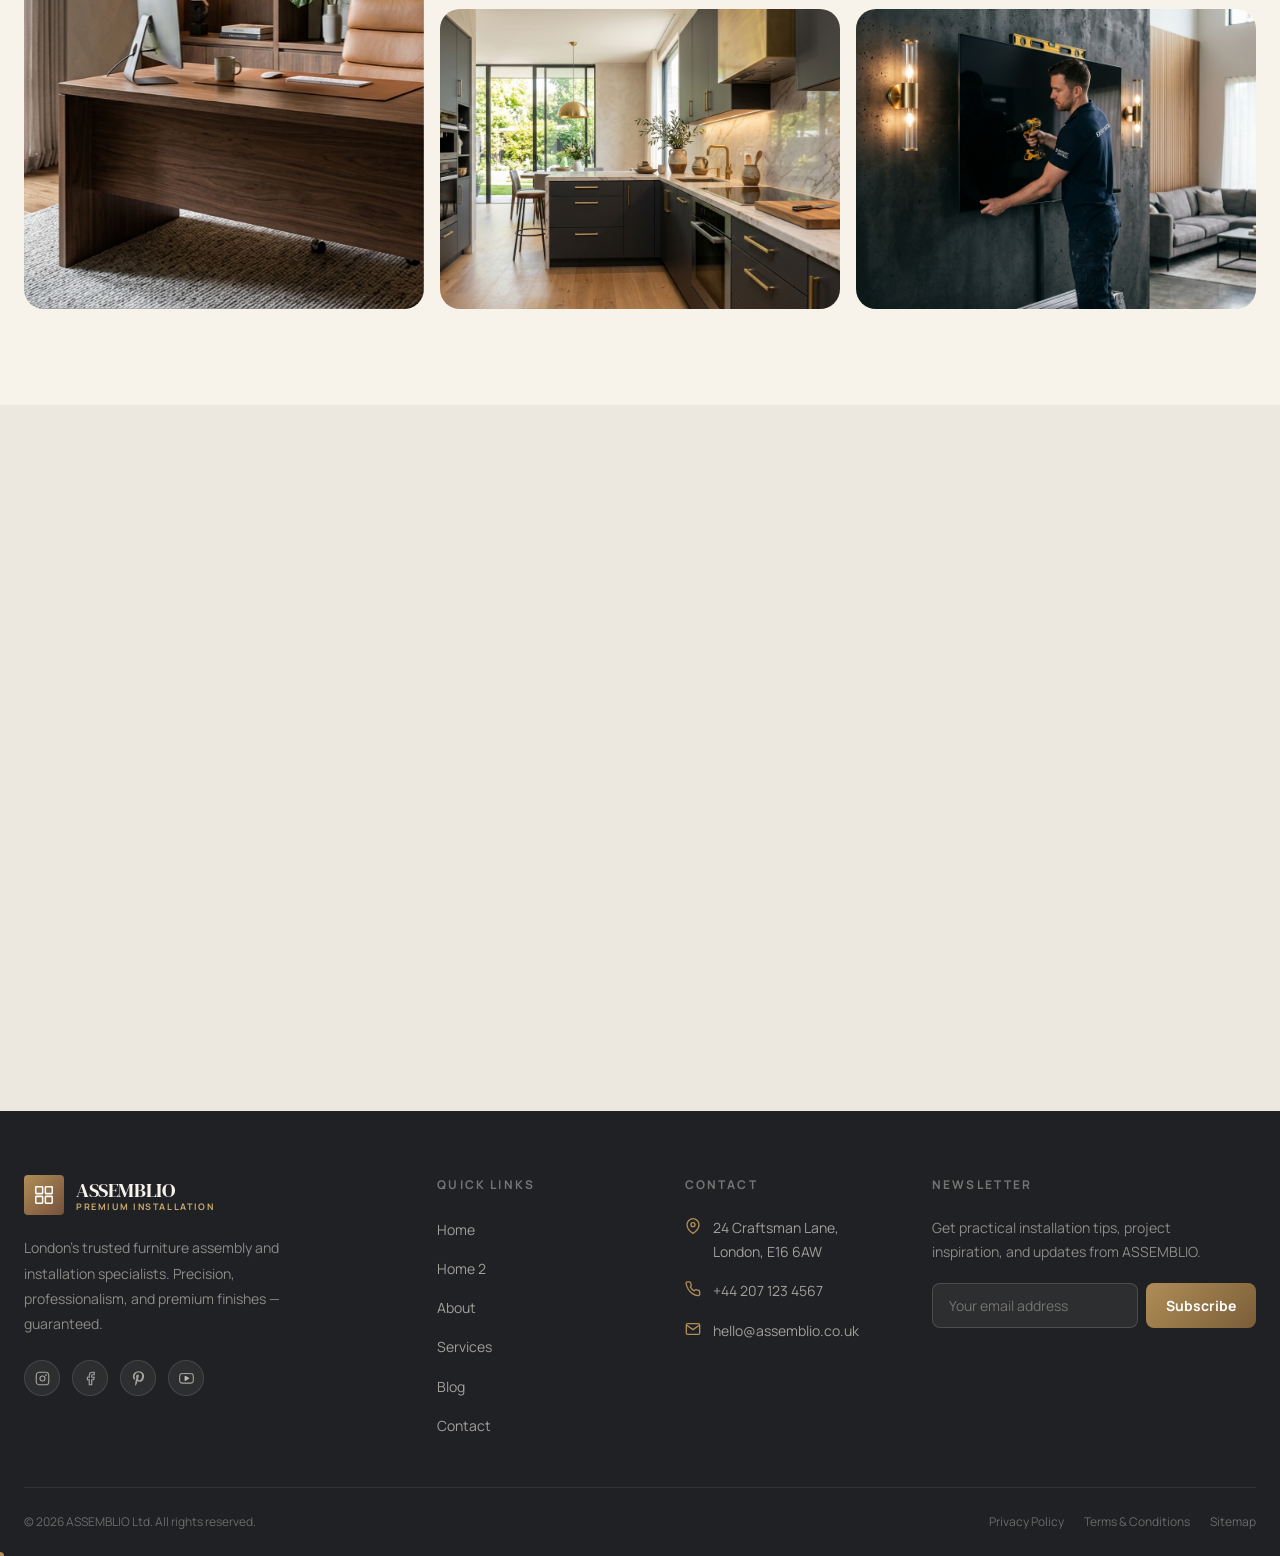
==== commit a9d982e1: "favicon" ====
--- a/index.html
+++ b/index.html
@@ -9,6 +9,8 @@
   <meta property="og:description" content="Expert furniture assembly and installation. Precision-crafted spaces, delivered.">
   <meta property="og:type" content="website">
   <title>ASSEMBLIO — Premium Furniture Assembly & Installation Service</title>
+  <link rel="icon" type="image/svg+xml" href="images/favicon.svg">
+  <link rel="alternate icon" type="image/svg+xml" href="favicon.svg">
   <link rel="stylesheet" href="css/style.css">
   <link rel="stylesheet" href="css/components.css">
   <link rel="stylesheet" href="css/animations.css">
